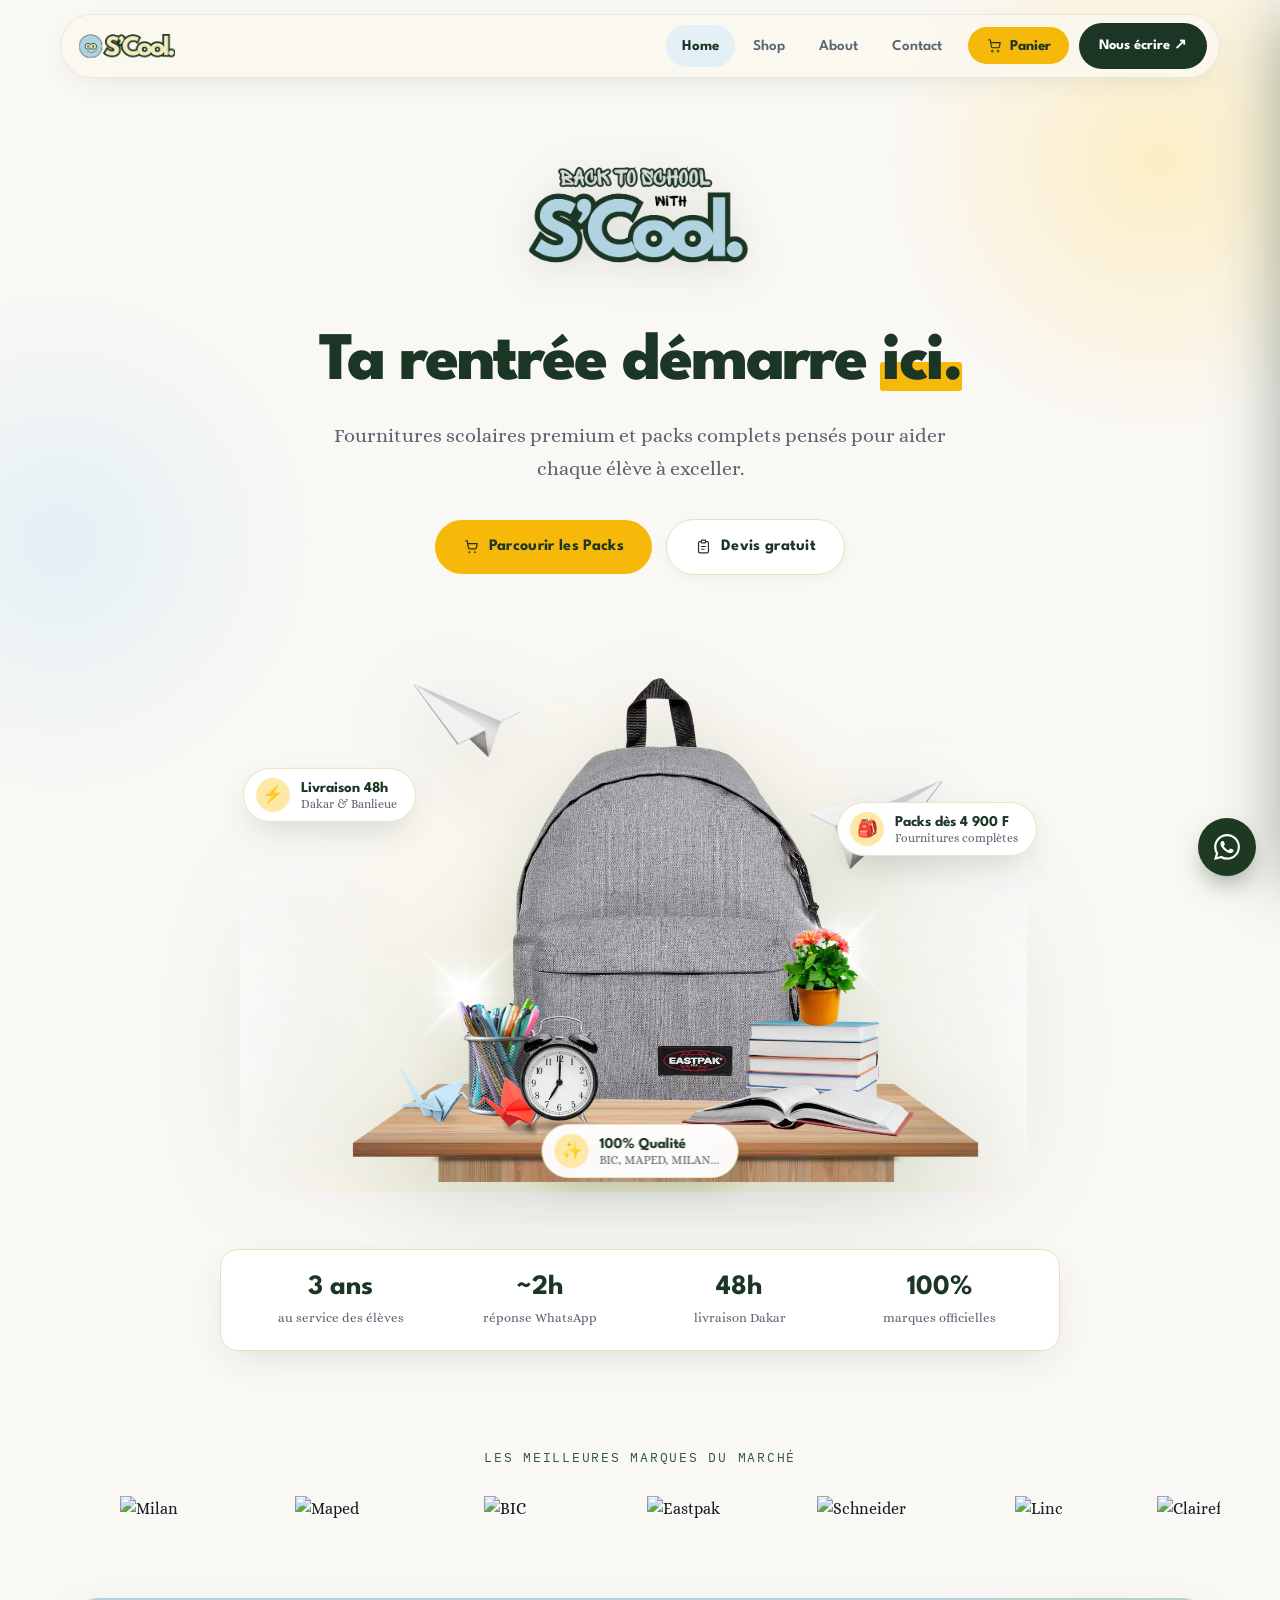
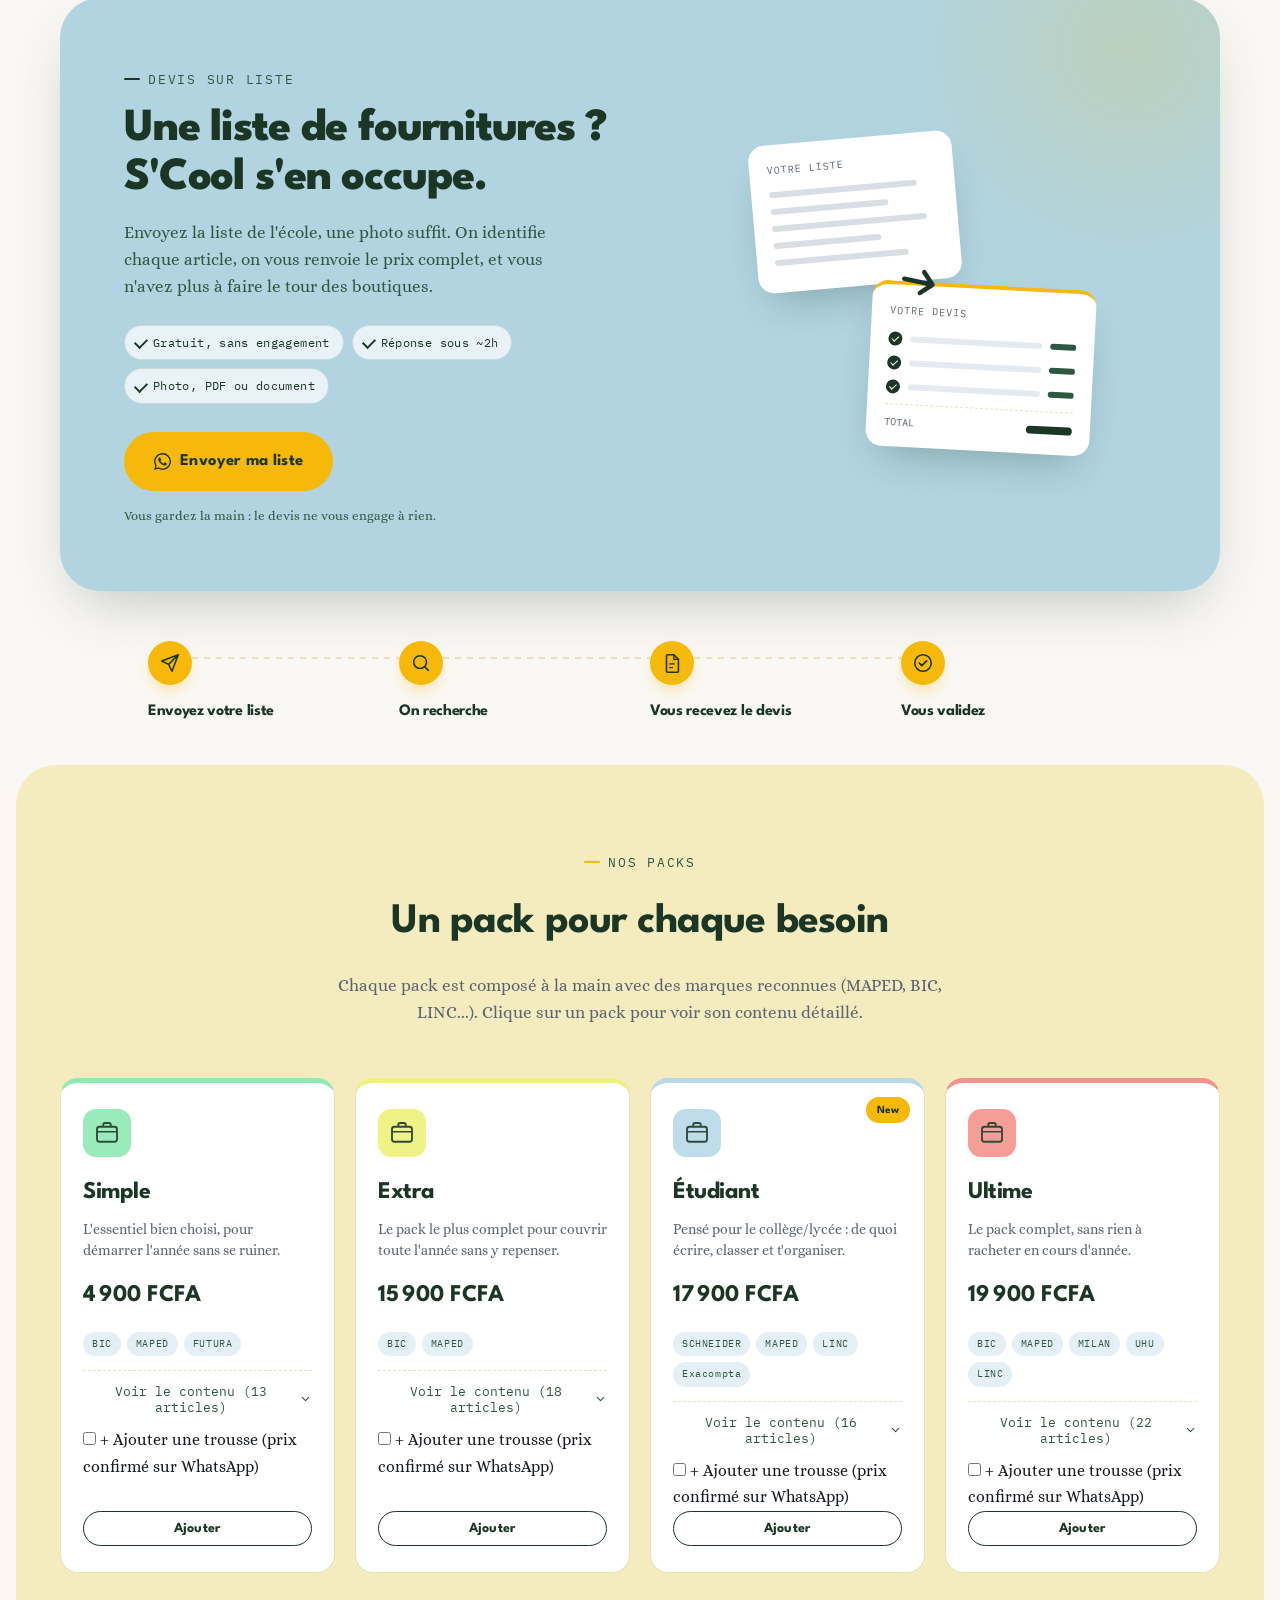
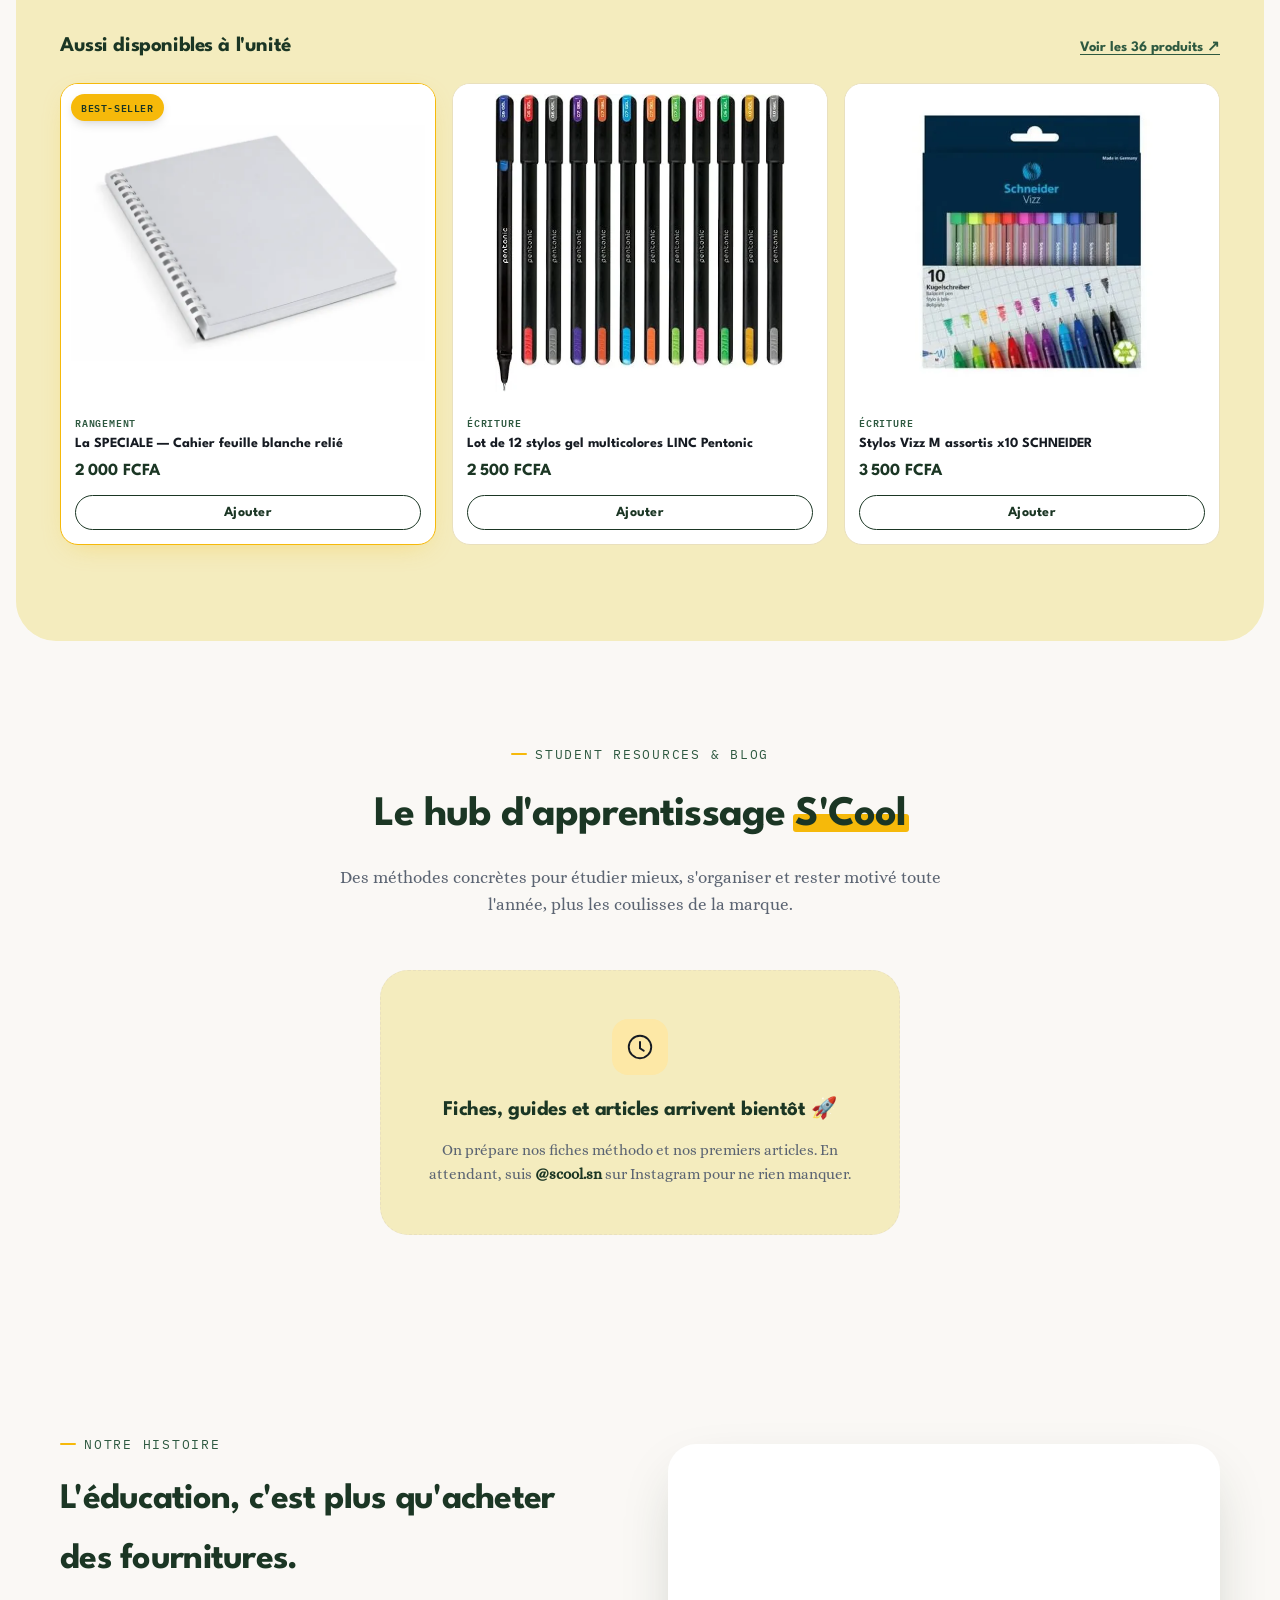
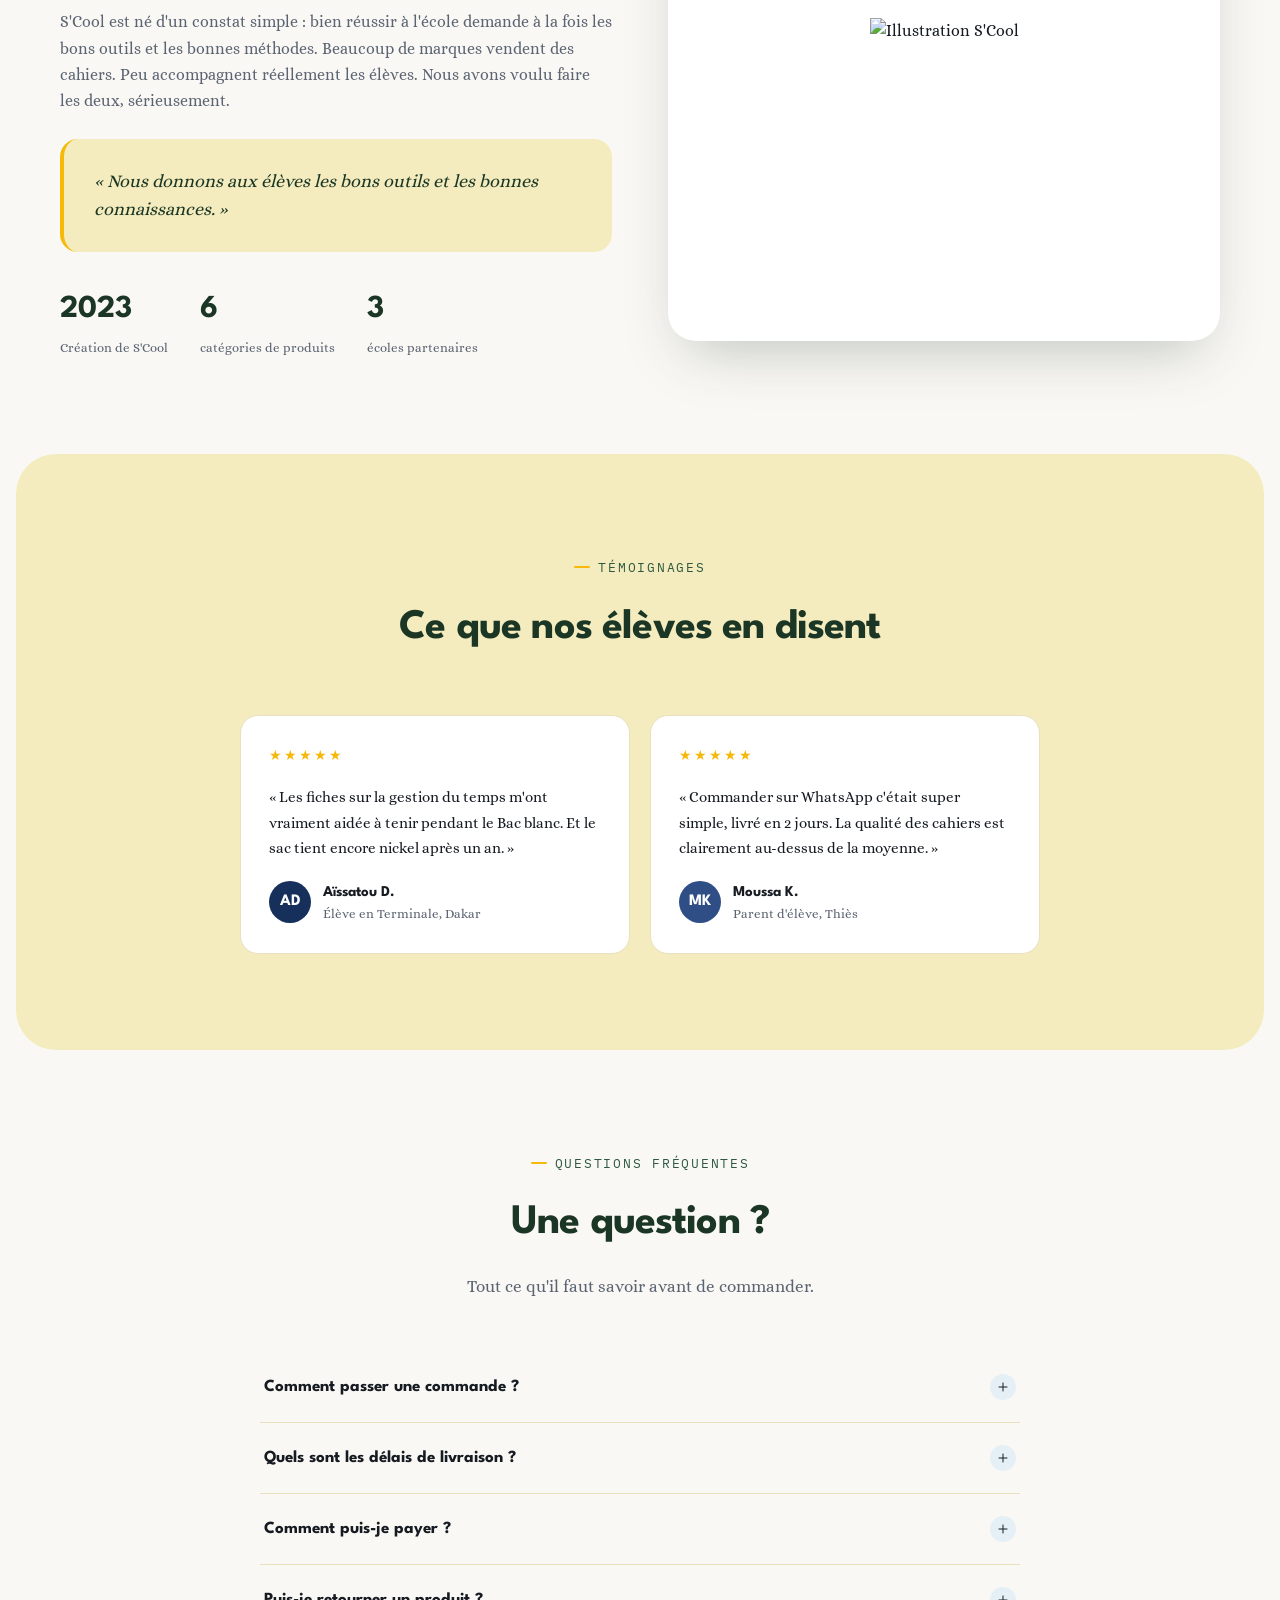
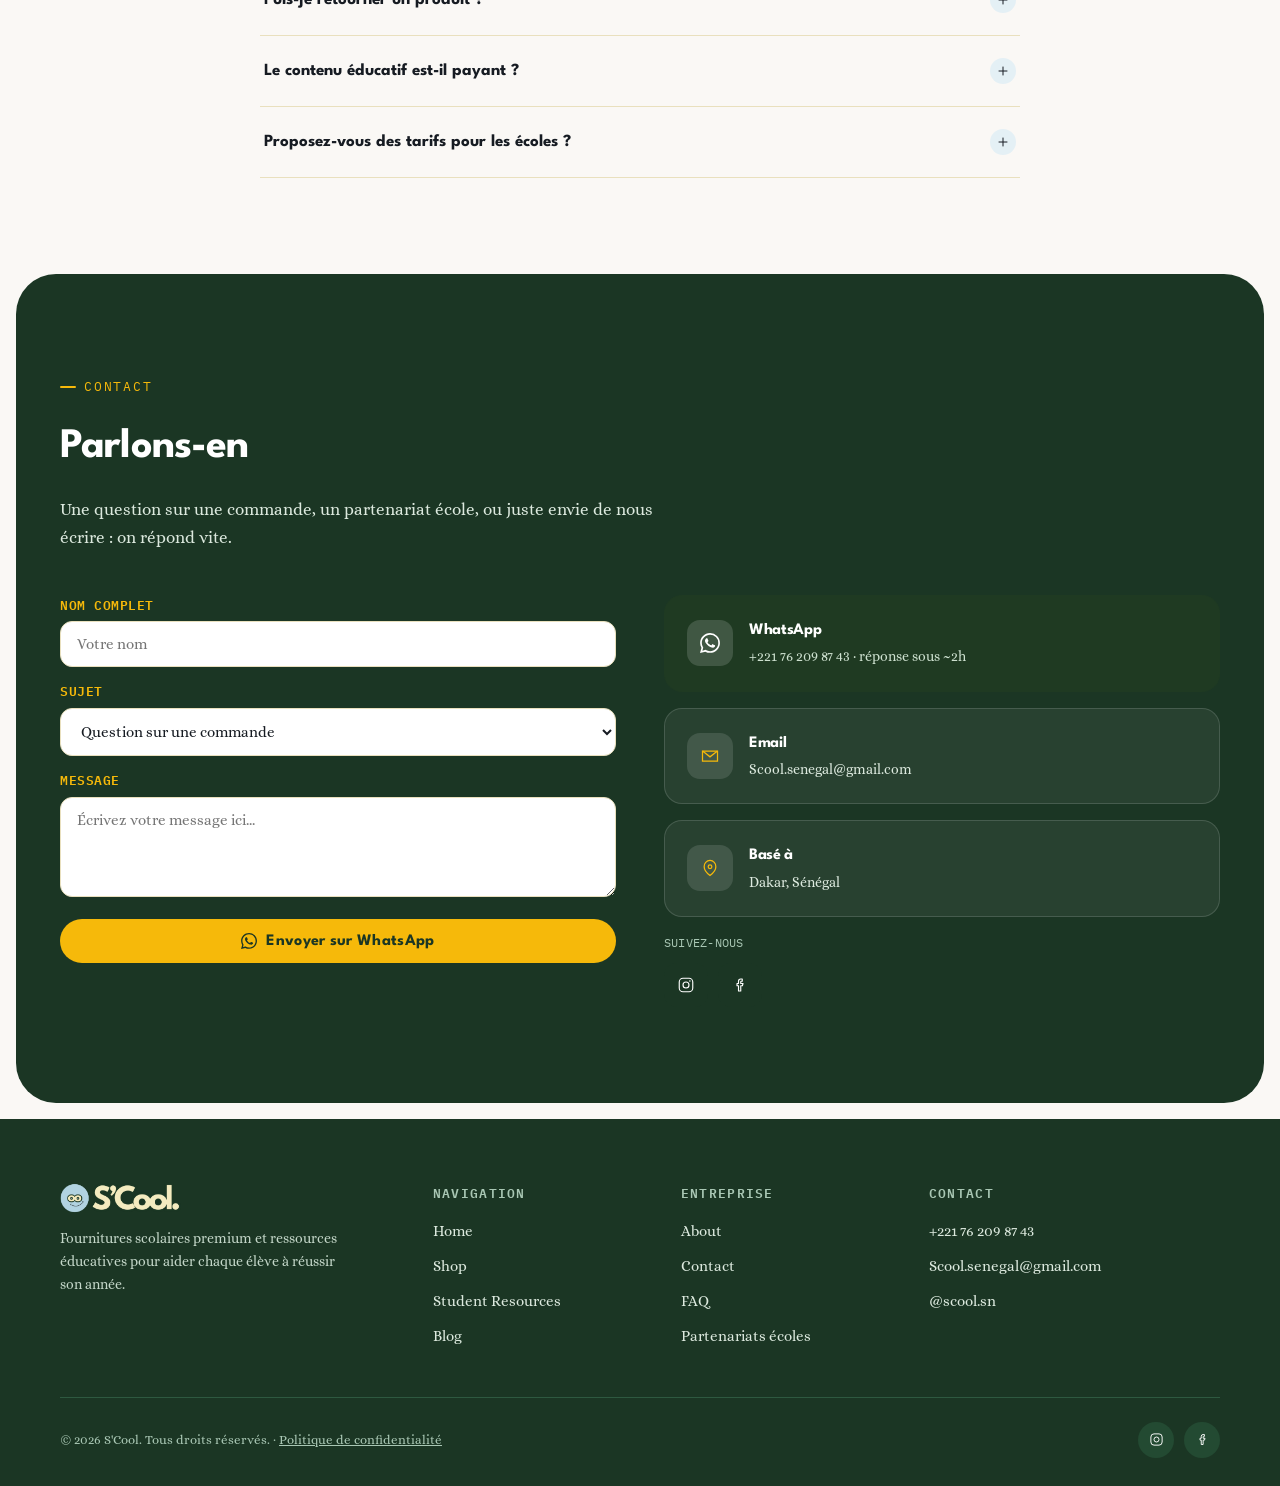
==== index.html @ ad0f25d2 "refonte" ====
<!DOCTYPE html>
<html lang="fr">
<head>
<meta charset="UTF-8">
<meta name="viewport" content="width=device-width, initial-scale=1.0">
<title>S'Cool, ta rentrée démarre ici</title>
<meta name="description" content="S'Cool : fournitures scolaires premium et packs de rentrée à Dakar. Envoyez votre liste, recevez un devis gratuit. Commande sur WhatsApp, livraison sous 48h.">
<link rel="canonical" href="https://scoolsn.github.io/S-COOL/">
<meta name="theme-color" content="#1B3624">
<meta property="og:type" content="website">
<meta property="og:locale" content="fr_SN">
<meta property="og:site_name" content="S'Cool">
<meta property="og:title" content="S'Cool, ta rentrée démarre ici.">
<meta property="og:description" content="Fournitures scolaires premium et packs de rentrée. Envoyez votre liste, recevez un devis gratuit. Livraison à Dakar sous 48h.">
<meta property="og:url" content="https://scoolsn.github.io/S-COOL/">
<meta property="og:image" content="https://scoolsn.github.io/S-COOL/images/og-image.jpg">
<meta property="og:image:width" content="1200">
<meta property="og:image:height" content="630">
<meta name="twitter:card" content="summary_large_image">
<meta name="twitter:title" content="S'Cool, ta rentrée démarre ici.">
<meta name="twitter:description" content="Fournitures scolaires premium et packs de rentrée. Commande directe sur WhatsApp, livraison à Dakar sous 48h.">
<meta name="twitter:image" content="https://scoolsn.github.io/S-COOL/images/og-image.jpg">
<link rel="icon" type="image/png" sizes="32x32" href="images/scoollogopng/favicon-32.png">
<link rel="apple-touch-icon" href="images/scoollogopng/favicon-180.png">

<link rel="preconnect" href="https://fonts.googleapis.com">
<link rel="preconnect" href="https://fonts.gstatic.com" crossorigin>
<!-- Une seule requête de polices (il y en avait deux, toutes deux bloquantes) -->
<link href="https://fonts.googleapis.com/css2?family=League+Spartan:wght@400..800&family=Alice&family=IBM+Plex+Mono:wght@400;500&display=swap" rel="stylesheet">
<link rel="stylesheet" href="styles.css">
<!-- L'illustration du hero est la plus grande image visible d'emblée -->
<link rel="preload" as="image" href="images/hero-illustration.webp" fetchpriority="high">

<!-- Identité de l'entreprise pour Google (fiche locale, liens sociaux) -->
<script type="application/ld+json">
{
  "@context":"https://schema.org",
  "@type":"Store",
  "name":"S'Cool",
  "description":"Fournitures scolaires premium et packs de rentrée à Dakar.",
  "url":"https://scoolsn.github.io/S-COOL/",
  "logo":"https://scoolsn.github.io/S-COOL/images/scoollogopng/mainlogo.webp",
  "image":"https://scoolsn.github.io/S-COOL/images/og-image.jpg",
  "telephone":"+221762098743",
  "email":"Scool.senegal@gmail.com",
  "priceRange":"150 - 19900 XOF",
  "currenciesAccepted":"XOF",
  "paymentAccepted":"Wave, Orange Money, Espèces",
  "address":{"@type":"PostalAddress","addressLocality":"Dakar","addressCountry":"SN"},
  "areaServed":{"@type":"City","name":"Dakar"},
  "sameAs":["https://instagram.com/scool.sn","https://facebook.com/scool.sn"]
}
</script>

<!-- Google tag (gtag.js) -->
<script async src="https://www.googletagmanager.com/gtag/js?id=G-ZF3CPQ8E2L"></script>
<script>
  window.dataLayer = window.dataLayer || [];
  function gtag(){dataLayer.push(arguments);}
  gtag('js', new Date());
  gtag('config', 'G-ZF3CPQ8E2L');
</script>
</head>
<body>

<a class="skip-link" href="#main">Aller au contenu</a>

<!-- NAV -->
<header>
  <nav aria-label="Navigation principale">
    <a href="#home" class="logo"><img class="logo-img" src="images/scoollogopng/mainlogo.webp" alt="S'Cool, accueil" width="120" height="120"></a>
    <div class="nav-right">
      <div class="nav-links" id="navLinks">
        <a href="#home">Home</a>
        <a href="shop.html">Shop</a>
        <a href="#about">About</a>
        <a href="#contact">Contact</a>
      </div>
      <button type="button" class="cart-btn" onclick="openCart()" aria-label="Voir le panier">
        <svg width="17" height="17" viewBox="0 0 24 24" fill="none" aria-hidden="true"><path d="M4 4h2l1.6 9.6a2 2 0 0 0 2 1.6h7.4a2 2 0 0 0 2-1.6L20 8H7" stroke="currentColor" stroke-width="1.6" stroke-linecap="round" stroke-linejoin="round"/><circle cx="9" cy="20" r="1.3" stroke="currentColor" stroke-width="1.4"/><circle cx="17" cy="20" r="1.3" stroke="currentColor" stroke-width="1.4"/></svg>
        <span>Panier</span>
        <span class="cart-badge">0</span>
      </button>
      <a class="nav-cta" href="#contact">Nous écrire ↗</a>
      <button type="button" class="burger" onclick="openMenu()" aria-label="Ouvrir le menu" aria-expanded="false" aria-controls="mmenu">
        <svg width="18" height="18" viewBox="0 0 18 18" fill="none" aria-hidden="true"><path d="M2 5H16M2 9H16M2 13H16" stroke="currentColor" stroke-width="1.6" stroke-linecap="round"/></svg>
      </button>
    </div>
  </nav>
</header>
<div class="mobile-menu" id="mmenu">
  <a href="#home" onclick="closeMenu()">Home</a>
  <a href="shop.html" onclick="closeMenu()">Shop</a>
  <a href="#about" onclick="closeMenu()">About</a>
  <a href="#contact" onclick="closeMenu()">Contact</a>
</div>

<main id="main">

<!-- HERO -->
<section class="hero" id="home">
  <div class="hero-inner">
    <div class="hero-bts-badge reveal">
      <img src="images/back-to-school-title.webp" alt="Back to School with S'Cool" class="hero-bts-img" width="700" height="493">
    </div>

    <h1 class="reveal">Ta rentrée démarre <span class="highlight">ici.</span></h1>
    <p class="sub reveal">Fournitures scolaires premium et packs complets pensés pour aider chaque élève à exceller.</p>

    <div class="hero-ctas reveal">
      <a href="shop.html#packs" class="btn btn-yellow">
        <svg width="17" height="17" viewBox="0 0 24 24" fill="none" aria-hidden="true"><path d="M4 4h2l1.6 9.6a2 2 0 0 0 2 1.6h7.4a2 2 0 0 0 2-1.6L20 8H7" stroke="currentColor" stroke-width="1.8" stroke-linecap="round" stroke-linejoin="round"/><circle cx="9" cy="20" r="1.3" fill="currentColor"/><circle cx="17" cy="20" r="1.3" fill="currentColor"/></svg>
        Parcourir les Packs
      </a>
      <a href="#devis" class="btn btn-secondary">
        <svg width="17" height="17" viewBox="0 0 24 24" fill="none" aria-hidden="true"><path d="M9 5H7a2 2 0 0 0-2 2v12a2 2 0 0 0 2 2h10a2 2 0 0 0 2-2V7a2 2 0 0 0-2-2h-2" stroke="currentColor" stroke-width="1.7" stroke-linecap="round"/><rect x="9" y="3" width="6" height="4" rx="1" stroke="currentColor" stroke-width="1.7"/><path d="M9 12h6M9 16h4" stroke="currentColor" stroke-width="1.5" stroke-linecap="round"/></svg>
        Devis gratuit
      </a>
    </div>

    <!-- Réassurance mobile : reprend les 3 pastilles, masquées sous 820px -->
    <div class="hero-reassure reveal">
      <span>⚡ Livraison 48h Dakar</span>
      <span>🎒 Packs dès 4 900 F</span>
      <span>✨ BIC, MAPED, MILAN</span>
    </div>

    <!-- ILLUSTRATION SOUS LE TEXTE -->
    <div class="hero-visual-container reveal">
      <div class="hero-visual-frame">
        <img src="images/hero-illustration.webp" alt="Fournitures et sacs de rentrée S'Cool" class="hero-illustration-img" width="1100" height="775" fetchpriority="high" decoding="async">

        <div class="floating-pill fp-left">
          <span class="fp-icon" aria-hidden="true">⚡</span>
          <div class="fp-text">
            <span class="fp-title">Livraison 48h</span>
            <span class="fp-sub">Dakar &amp; Banlieue</span>
          </div>
        </div>

        <div class="floating-pill fp-right">
          <span class="fp-icon" aria-hidden="true">🎒</span>
          <div class="fp-text">
            <span class="fp-title">Packs dès 4 900 F</span>
            <span class="fp-sub">Fournitures complètes</span>
          </div>
        </div>

        <div class="floating-pill fp-center">
          <span class="fp-icon" aria-hidden="true">✨</span>
          <div class="fp-text">
            <span class="fp-title">100% Qualité</span>
            <span class="fp-sub">BIC, MAPED, MILAN...</span>
          </div>
        </div>
      </div>
    </div>

    <div class="hero-strip reveal">
      <div><div class="num">3 ans</div><div class="lbl">au service des élèves</div></div>
      <div><div class="num">~2h</div><div class="lbl">réponse WhatsApp</div></div>
      <div><div class="num">48h</div><div class="lbl">livraison Dakar</div></div>
      <div><div class="num">100%</div><div class="lbl">marques officielles</div></div>
    </div>
  </div>
</section>

<!-- SECTION LOGOS MARQUES -->
<section class="brands-marquee" aria-label="Marques distribuées">
  <div class="wrap">
    <p class="brands-title">Les meilleures marques du marché</p>
    <div class="marquee">
      <div class="marquee-content">
        <div class="marquee-item"><img src="images/logos/milan.webp" alt="Milan" loading="lazy"></div>
        <div class="marquee-item"><img src="images/logos/maped.webp" alt="Maped" loading="lazy"></div>
        <div class="marquee-item"><img src="images/logos/bic.webp" alt="BIC" loading="lazy"></div>
        <div class="marquee-item"><img src="images/logos/eastpak.webp" alt="Eastpak" loading="lazy"></div>
        <div class="marquee-item"><img src="images/logos/schneider.webp" alt="Schneider" loading="lazy"></div>
        <div class="marquee-item"><img src="images/logos/linc.webp" alt="Linc" loading="lazy"></div>
        <div class="marquee-item"><img src="images/logos/clairefontaine.webp" alt="Clairefontaine" loading="lazy"></div>
        <!-- copie identique, nécessaire pour la boucle infinie -->
        <div class="marquee-item" aria-hidden="true"><img src="images/logos/milan.webp" alt="" loading="lazy"></div>
        <div class="marquee-item" aria-hidden="true"><img src="images/logos/maped.webp" alt="" loading="lazy"></div>
        <div class="marquee-item" aria-hidden="true"><img src="images/logos/bic.webp" alt="" loading="lazy"></div>
        <div class="marquee-item" aria-hidden="true"><img src="images/logos/eastpak.webp" alt="" loading="lazy"></div>
        <div class="marquee-item" aria-hidden="true"><img src="images/logos/schneider.webp" alt="" loading="lazy"></div>
        <div class="marquee-item" aria-hidden="true"><img src="images/logos/linc.webp" alt="" loading="lazy"></div>
        <div class="marquee-item" aria-hidden="true"><img src="images/logos/clairefontaine.webp" alt="" loading="lazy"></div>
      </div>
    </div>
  </div>
</section>

<!-- ==========================================================================
     DEVIS SUR LISTE
     Refondue : carte vert profond dans la charte (l'ancienne version était un
     aplat bleu ciel pleine largeur, hors palette et sous le seuil de
     contraste), promesse et preuves AVANT le bouton, étapes en frise.
     ========================================================================== -->
<section id="devis" class="devis-section" aria-labelledby="devis-title">
  <div class="wrap">
    <div class="devis-card reveal">
      <div class="devis-copy">
        <span class="eyebrow">Devis sur liste</span>
        <h2 class="devis-title" id="devis-title">Une liste de fournitures ?<br>S'Cool s'en occupe.</h2>
        <p class="devis-sub">Envoyez la liste de l'école, une photo suffit. On identifie chaque article, on vous renvoie le prix complet, et vous n'avez plus à faire le tour des boutiques.</p>
        <ul class="devis-proof">
          <li>Gratuit, sans engagement</li>
          <li>Réponse sous ~2h</li>
          <li>Photo, PDF ou document</li>
        </ul>
        <a href="https://wa.me/221762098743?text=Bonjour%20S%27Cool%2C%20je%20souhaite%20recevoir%20un%20devis%20pour%20la%20liste%20de%20fournitures%20de%20mon%20enfant.%20Je%20vous%20envoie%20la%20liste%20(photo%2FPDF)%20juste%20apr%C3%A8s%20ce%20message." target="_blank" rel="noopener" class="btn btn-yellow devis-cta" id="devisCta" data-wa-icon="17">
          Envoyer ma liste
        </a>
        <p class="devis-note">Vous gardez la main : le devis ne vous engage à rien.</p>
      </div>

      <!-- Schéma « votre liste → votre devis », dessiné en CSS.
           Les montants sont figurés par des barres : aucun prix inventé. -->
      <div class="devis-visual" aria-hidden="true">
        <div class="devis-papers">
          <div class="paper paper-list">
            <span class="paper-label">Votre liste</span>
            <span class="scribble"></span><span class="scribble"></span><span class="scribble"></span>
            <span class="scribble"></span><span class="scribble"></span>
          </div>
          <svg class="devis-arrow" width="46" height="46" viewBox="0 0 24 24" fill="none"><path d="M4 12h15m0 0-5.5-5.5M19 12l-5.5 5.5" stroke="currentColor" stroke-width="2.4" stroke-linecap="round" stroke-linejoin="round"/></svg>
          <div class="paper paper-quote">
            <span class="paper-label">Votre devis</span>
            <div class="qline"><span class="qtick"></span><span class="qbar"></span><span class="qamount"></span></div>
            <div class="qline"><span class="qtick"></span><span class="qbar"></span><span class="qamount"></span></div>
            <div class="qline"><span class="qtick"></span><span class="qbar"></span><span class="qamount"></span></div>
            <div class="qtotal"><span>TOTAL</span><span class="qamount"></span></div>
          </div>
        </div>
      </div>
    </div>

    <ol class="devis-steps reveal">
      <li class="devis-step">
        <span class="devis-ico" aria-hidden="true"><svg width="22" height="22" viewBox="0 0 24 24" fill="none" aria-hidden="true"><path d="M21 3 10.5 13.5M21 3l-6.8 18-3.7-7.5L3 9.8 21 3Z" stroke="currentColor" stroke-width="1.7" stroke-linecap="round" stroke-linejoin="round"/></svg></span>
        <h3>Envoyez votre liste</h3>
      </li>
      <li class="devis-step">
        <span class="devis-ico" aria-hidden="true"><svg width="22" height="22" viewBox="0 0 24 24" fill="none" aria-hidden="true"><circle cx="11" cy="11" r="7" stroke="currentColor" stroke-width="1.7"/><path d="m20 20-3.9-3.9" stroke="currentColor" stroke-width="1.7" stroke-linecap="round"/></svg></span>
        <h3>On recherche</h3>
      </li>
      <li class="devis-step">
        <span class="devis-ico" aria-hidden="true"><svg width="22" height="22" viewBox="0 0 24 24" fill="none" aria-hidden="true"><path d="M7 3h7l5 5v13a1 1 0 0 1-1 1H7a1 1 0 0 1-1-1V4a1 1 0 0 1 1-1Z" stroke="currentColor" stroke-width="1.7" stroke-linejoin="round"/><path d="M14 3v5h5M9.5 13h5M9.5 17h3" stroke="currentColor" stroke-width="1.5" stroke-linecap="round"/></svg></span>
        <h3>Vous recevez le devis</h3>
      </li>
      <li class="devis-step">
        <span class="devis-ico" aria-hidden="true"><svg width="22" height="22" viewBox="0 0 24 24" fill="none" aria-hidden="true"><circle cx="12" cy="12" r="9" stroke="currentColor" stroke-width="1.7"/><path d="m8 12.2 2.7 2.7L16 9.6" stroke="currentColor" stroke-width="1.9" stroke-linecap="round" stroke-linejoin="round"/></svg></span>
        <h3>Vous validez</h3>
      </li>
    </ol>
  </div>
</section>

<!-- SHOP : LES PACKS -->
<section id="shop" style="background:var(--beige); border-radius:40px; margin:0 16px; padding-top:80px;">
  <div class="wrap">
    <div class="section-head reveal">
      <div class="eyebrow" style="justify-content:center;">Nos Packs</div>
      <h2>Un pack pour chaque besoin</h2>
      <p>Chaque pack est composé à la main avec des marques reconnues (MAPED, BIC, LINC...). Clique sur un pack pour voir son contenu détaillé.</p>
    </div>
    <div class="pack-grid" id="packGrid"></div>

    <!-- Aperçu boutique : des produits et des prix dès l'accueil,
         au lieu d'obliger à changer de page pour voir un article. -->
    <div class="preview-head reveal" style="margin-top:56px;">
      <h3>Aussi disponibles à l'unité</h3>
      <a class="preview-link" href="shop.html">Voir les 36 produits ↗</a>
    </div>
    <div class="article-grid" id="articlePreview"></div>
  </div>
</section>

<!-- RESOURCES + BLOG (fusionnés : deux blocs « bientôt » à la suite
     coupaient l'élan juste après les packs) -->
<section id="resources">
  <div class="wrap">
    <div class="section-head reveal">
      <div class="eyebrow" style="justify-content:center;">Student Resources &amp; Blog</div>
      <h2>Le hub d'apprentissage <span class="highlight">S'Cool</span></h2>
      <p>Des méthodes concrètes pour étudier mieux, s'organiser et rester motivé toute l'année, plus les coulisses de la marque.</p>
    </div>
    <div class="coming-soon reveal" id="blog">
      <div class="coming-soon-icon">
        <svg width="30" height="30" viewBox="0 0 24 24" fill="none" aria-hidden="true"><path d="M12 8v5l3 2" stroke="currentColor" stroke-width="1.6" stroke-linecap="round"/><circle cx="12" cy="12" r="9" stroke="currentColor" stroke-width="1.5"/></svg>
      </div>
      <h3>Fiches, guides et articles arrivent bientôt 🚀</h3>
      <p>On prépare nos fiches méthodo et nos premiers articles. En attendant, suis <a href="https://instagram.com/scool.sn" target="_blank" rel="noopener">@scool.sn</a> sur Instagram pour ne rien manquer.</p>
    </div>
  </div>
</section>

<!-- ABOUT -->
<section id="about">
  <div class="wrap">
    <div class="about-grid">
      <div class="reveal">
        <div class="eyebrow">Notre histoire</div>
        <h2 style="font-size:clamp(26px,4vw,36px); margin-bottom:20px;">L'éducation, c'est plus qu'acheter des fournitures.</h2>
        <p style="color:var(--ink-soft); font-size:15.5px; line-height:1.7;">S'Cool est né d'un constat simple : bien réussir à l'école demande à la fois les bons outils et les bonnes méthodes. Beaucoup de marques vendent des cahiers. Peu accompagnent réellement les élèves. Nous avons voulu faire les deux, sérieusement.</p>
        <div class="mission-quote">
          <p>« Nous donnons aux élèves les bons outils et les bonnes connaissances. »</p>
        </div>
        <div class="stat-row">
          <div><div class="num">2023</div><div class="lbl">Création de S'Cool</div></div>
          <div><div class="num">6</div><div class="lbl">catégories de produits</div></div>
          <div><div class="num">3</div><div class="lbl">écoles partenaires</div></div>
        </div>
      </div>
      <div class="reveal">
        <div class="about-visual">
          <img src="images/about-illustration.webp" alt="Illustration S'Cool" class="about-illustration" width="900" height="900" loading="lazy" decoding="async">
        </div>
      </div>
    </div>
  </div>
</section>

<!-- TESTIMONIALS -->
<section style="background:var(--beige); border-radius:40px; margin:0 16px;" aria-labelledby="testi-title">
  <div class="wrap">
    <div class="section-head reveal">
      <div class="eyebrow" style="justify-content:center;">Témoignages</div>
      <h2 id="testi-title">Ce que nos élèves en disent</h2>
    </div>
    <div class="testi-track" id="testiGrid"></div>
  </div>
</section>

<!-- FAQ -->
<section id="faq">
  <div class="wrap">
    <div class="section-head reveal">
      <div class="eyebrow" style="justify-content:center;">Questions fréquentes</div>
      <h2>Une question ?</h2>
      <p>Tout ce qu'il faut savoir avant de commander.</p>
    </div>
    <div class="faq-list reveal" id="faqList"></div>
  </div>
</section>

<!-- CONTACT -->
<section id="contact" style="background:var(--green); border-radius:40px; margin:0 16px 16px; color:#fff;">
  <div class="wrap">
    <div class="section-head left reveal">
      <div class="eyebrow" style="color:#F6B90A;">Contact</div>
      <h2 style="color:#fff;">Parlons-en</h2>
      <p style="color:#DCE9DE;">Une question sur une commande, un partenariat école, ou juste envie de nous écrire : on répond vite.</p>
    </div>
    <div class="contact-grid">
      <form class="contact-form reveal" onsubmit="return submitContact(event)">
        <div class="field">
          <label style="color:#F6B90A;" for="cf-nom">Nom complet</label>
          <input id="cf-nom" type="text" placeholder="Votre nom" autocomplete="name" required>
        </div>
        <div class="field">
          <label style="color:#F6B90A;" for="cf-sujet">Sujet</label>
          <select id="cf-sujet">
            <option>Question sur une commande</option>
            <option>Partenariat école / entreprise</option>
            <option>Demande de devis</option>
            <option>Suggestion</option>
            <option>Autre</option>
          </select>
        </div>
        <div class="field">
          <label style="color:#F6B90A;" for="cf-message">Message</label>
          <textarea id="cf-message" placeholder="Écrivez votre message ici..." required></textarea>
        </div>
        <button type="submit" class="btn btn-yellow btn-block" id="contactSubmit" data-wa-icon="16">Envoyer sur WhatsApp</button>
      </form>
      <div class="contact-side reveal">
        <a href="https://wa.me/221762098743" target="_blank" rel="noopener" class="contact-tile" style="background:#1F3A22; border-color:#1F3A22;">
          <div class="ct-ic" style="background:rgba(255,255,255,0.15); color:#fff;" data-wa-icon="20"></div>
          <div><h5 style="color:#fff;">WhatsApp</h5><p style="color:#CDE0CF;">+221 76 209 87 43 · réponse sous ~2h</p></div>
        </a>
        <div class="contact-tile" style="background:rgba(255,255,255,0.06); border-color:rgba(255,255,255,0.14);">
          <div class="ct-ic" style="background:rgba(255,255,255,0.12);">
            <svg width="20" height="20" viewBox="0 0 24 24" fill="none" aria-hidden="true"><path d="M3 6h18v12H3V6Z" stroke="#F6B90A" stroke-width="1.5"/><path d="m3 6 9 7 9-7" stroke="#F6B90A" stroke-width="1.5"/></svg>
          </div>
          <div><h5 style="color:#fff;">Email</h5><p style="color:#DCE9DE;">Scool.senegal@gmail.com</p></div>
        </div>
        <div class="contact-tile" style="background:rgba(255,255,255,0.06); border-color:rgba(255,255,255,0.14);">
          <div class="ct-ic" style="background:rgba(255,255,255,0.12);">
            <svg width="20" height="20" viewBox="0 0 24 24" fill="none" aria-hidden="true"><path d="M12 21s-7-5.2-7-10.5A7 7 0 0 1 12 3a7 7 0 0 1 7 7.5C19 15.8 12 21 12 21Z" stroke="#F6B90A" stroke-width="1.5"/><circle cx="12" cy="10.5" r="2.2" stroke="#F6B90A" stroke-width="1.5"/></svg>
          </div>
          <div><h5 style="color:#fff;">Basé à</h5><p style="color:#DCE9DE;">Dakar, Sénégal</p></div>
        </div>
        <div>
          <p class="mono" style="font-size:12px; color:#A9C7B4; margin-bottom:10px;">SUIVEZ-NOUS</p>
          <div class="social-row">
            <a href="https://instagram.com/scool.sn" target="_blank" rel="noopener" aria-label="S'Cool sur Instagram"><svg width="18" height="18" viewBox="0 0 24 24" fill="none" aria-hidden="true"><rect x="3" y="3" width="18" height="18" rx="5" stroke="currentColor" stroke-width="1.5"/><circle cx="12" cy="12" r="4" stroke="currentColor" stroke-width="1.5"/><circle cx="17.2" cy="6.8" r="1" fill="currentColor"/></svg></a>
            <a href="https://facebook.com/scool.sn" target="_blank" rel="noopener" aria-label="S'Cool sur Facebook"><svg width="18" height="18" viewBox="0 0 24 24" fill="none" aria-hidden="true"><path d="M15 4h-2a3 3 0 0 0-3 3v3H8v3h2v7h3v-7h2.2l.8-3H13V7.5c0-.4.3-.5.6-.5H15V4Z" stroke="currentColor" stroke-width="1.5" stroke-linejoin="round"/></svg></a>
          </div>
        </div>
      </div>
    </div>
  </div>
</section>

</main>

<!-- FOOTER -->
<footer>
  <div class="footer-grid">
    <div>
      <a href="#home" class="logo logo-footer"><img class="logo-img-footer" src="images/scoollogopng/mainlogo.webp" alt="S'Cool" width="120" height="120" loading="lazy"></a>
      <p class="blurb">Fournitures scolaires premium et ressources éducatives pour aider chaque élève à réussir son année.</p>
    </div>
    <div>
      <h6>Navigation</h6>
      <div class="flinks">
        <a href="#home">Home</a>
        <a href="shop.html">Shop</a>
        <a href="#resources">Student Resources</a>
        <a href="#blog">Blog</a>
      </div>
    </div>
    <div>
      <h6>Entreprise</h6>
      <div class="flinks">
        <a href="#about">About</a>
        <a href="#contact">Contact</a>
        <a href="#faq">FAQ</a>
        <a href="https://wa.me/221762098743?text=Bonjour%20S%27Cool%2C%20je%20souhaite%20discuter%20d%27un%20partenariat%20%C3%A9cole." target="_blank" rel="noopener">Partenariats écoles</a>
      </div>
    </div>
    <div>
      <h6>Contact</h6>
      <div class="flinks">
        <a href="https://wa.me/221762098743" target="_blank" rel="noopener">+221 76 209 87 43</a>
        <a href="mailto:Scool.senegal@gmail.com">Scool.senegal@gmail.com</a>
        <a href="https://instagram.com/scool.sn" target="_blank" rel="noopener">@scool.sn</a>
      </div>
    </div>
  </div>
  <div class="foot-bottom">
    <p>© 2026 S'Cool. Tous droits réservés. · <a href="privacy.html" style="color:#A9C7B4; text-decoration:underline;">Politique de confidentialité</a></p>
    <div class="foot-social">
      <a href="https://instagram.com/scool.sn" target="_blank" rel="noopener" aria-label="S'Cool sur Instagram"><svg width="15" height="15" viewBox="0 0 24 24" fill="none" aria-hidden="true"><rect x="3" y="3" width="18" height="18" rx="5" stroke="currentColor" stroke-width="1.5"/><circle cx="12" cy="12" r="4" stroke="currentColor" stroke-width="1.5"/></svg></a>
      <a href="https://facebook.com/scool.sn" target="_blank" rel="noopener" aria-label="S'Cool sur Facebook"><svg width="15" height="15" viewBox="0 0 24 24" fill="none" aria-hidden="true"><path d="M15 4h-2a3 3 0 0 0-3 3v3H8v3h2v7h3v-7h2.2l.8-3H13V7.5c0-.4.3-.5.6-.5H15V4Z" stroke="currentColor" stroke-width="1.5"/></svg></a>
    </div>
  </div>
</footer>

<div class="toast" id="toast" role="status" aria-live="polite"></div>

<!-- CART DRAWER -->
<div class="cart-overlay" id="cartOverlay" onclick="closeCart()"></div>
<aside class="cart-drawer" id="cartDrawer" role="dialog" aria-modal="true" aria-labelledby="cartTitle" aria-hidden="true">
  <div class="cart-head">
    <h2 id="cartTitle">Ton panier</h2>
    <button type="button" class="cart-close" onclick="closeCart()" aria-label="Fermer le panier">✕</button>
  </div>
  <div class="cart-items" id="cartItems"></div>
  <div class="cart-foot">
    <div class="cart-reassurance">
      <span class="cr-label">Paiement accepté</span>
      <div class="cr-logos">
        <img src="images/paiement/wave.webp" alt="Wave" loading="lazy">
        <img src="images/paiement/orange-money.webp" alt="Orange Money" loading="lazy">
        <span class="cr-cash">Espèces</span>
      </div>
      <span class="cr-delivery">Livraison Dakar sous 48h</span>
    </div>
    <div class="cart-total-row">
      <span>Total</span>
      <span class="price" id="cartTotal">0 FCFA</span>
    </div>
    <button type="button" class="btn btn-whatsapp btn-block" onclick="checkoutCartWhatsapp()" id="checkoutBtn" data-wa-icon="15">Valider sur WhatsApp</button>
  </div>
</aside>

<script src="shared.js"></script>
<script src="cart.js"></script>
<script src="script.js"></script>
</body>
</html>
---- styles.css ----
:root{
    --green:#1B3624;
    --green-light:#2E5940;
    --mist:#E4F0F5;
    --sky:#B1D4E0;
    --yellow:#F6B90A;
    --yellow-soft:#FDE8A6;
    --beige:#F4ECBE;
    --cream:#FAF6E2;
    --white:#FFFFFF;
    --ink:#161B22;
    --ink-soft:#5B6472;
    --line:#E9E0BE;
    --radius-lg:28px;
    --radius-md:18px;
    --radius-sm:12px;
    --shadow-soft:0 12px 40px -14px rgba(27,54,36,0.18);
    --shadow-lift:0 24px 60px -18px rgba(27,54,36,0.28);
  }
  *{box-sizing:border-box; margin:0; padding:0;}
  html{scroll-behavior:smooth;}
  body{
    font-family:'Alice', Georgia, serif;
    background:#FAF8F5;
    color:var(--ink);
    -webkit-font-smoothing:antialiased;
    overflow-x:hidden;
    font-size:16px;
    line-height:1.65;
  }
  h1,h2,h3,h4,h5,h6{
    font-family:'League Spartan', sans-serif;
    letter-spacing:-0.02em;
    color:var(--green);
    font-weight:700;
  }
  .mono{font-family:'IBM Plex Mono',monospace; letter-spacing:0.02em;}
  a{color:inherit; text-decoration:none;}
  img{max-width:100%; display:block;}
  section{padding:96px 24px;}
  @media (max-width:640px){ section{padding:64px 20px;} }
  .wrap{max-width:1160px; margin:0 auto;}
  .eyebrow{
    font-family:'IBM Plex Mono',monospace;
    font-size:12.5px;
    text-transform:uppercase;
    letter-spacing:0.14em;
    color:var(--green-light);
    display:inline-flex;
    align-items:center;
    gap:8px;
    margin-bottom:16px;
  }
  .eyebrow::before{content:''; width:16px; height:2px; background:var(--yellow); display:inline-block; border-radius:2px;}

  .highlight{position:relative; display:inline; white-space:normal;}
  .highlight::after{
    content:'';
    position:absolute;
    left:-2%; right:-2%; bottom:0.05em;
    height:0.42em;
    background:var(--yellow);
    z-index:-1;
    border-radius:3px;
    transform:scaleX(0);
    transform-origin:left;
    transition:transform 0.7s cubic-bezier(.4,0,.2,1);
  }
  .highlight.in-view::after{transform:scaleX(1);}

  .reveal{opacity:0; transform:translateY(24px); transition:opacity .7s ease, transform .7s cubic-bezier(.4,0,.2,1);}
  .reveal.in-view{opacity:1; transform:translateY(0);}

  header{
    position:fixed; top:0; left:0; right:0; z-index:100;
    display:flex; justify-content:center; padding-top:14px;
  }
  nav{
    display:flex; align-items:center; justify-content:space-between;
    width:min(1160px, calc(100% - 32px));
    padding:0 12px 0 18px;
    height:64px;  
  align-items:center;
    background:rgba(251,247,239,0.88);
    backdrop-filter:blur(18px) saturate(160%);
    -webkit-backdrop-filter:blur(18px) saturate(160%);
    border:1px solid rgba(27,54,36,0.08);
    border-radius:100px;
    box-shadow:0 8px 32px -12px rgba(27,54,36,0.14);
    transition:box-shadow .3s ease;
  }
  /* mainlogo.webp est un carre 3750x3750 : le lettrage n'occupe que 90,16 %
     de sa largeur et 22,43 % de sa hauteur, tout le reste est transparent.
     Affiche simplement en height:38px, le mot S'Cool ne mesurait donc que
     8,5 px de haut. On recadre ici les marges vides cote CSS : le fichier
     source n'est pas touche et le ratio reel du lettrage (4,02:1) est garde.
     --logo-h = hauteur visible voulue pour le lettrage. */
  .logo{
    --logo-h:24px;
    --logo-full:calc(var(--logo-h) / 0.2243);
    position:relative; display:block; overflow:hidden; flex-shrink:0;
    height:var(--logo-h);
    width:calc(var(--logo-h) * 4.0198);
    text-decoration:none;
  }
  .logo img{
    position:absolute; max-width:none;
    width:var(--logo-full); height:var(--logo-full);
    top:calc(var(--logo-full) * -0.3637);
    left:calc(var(--logo-full) * -0.0381);
    transition:transform .25s ease;
  }
  .logo:hover img{transform:scale(1.05);}
  .logo-footer{--logo-h:30px; margin-bottom:14px;}
  @media (max-width:420px){ .logo{--logo-h:20px;} }

  .nav-links{display:flex; align-items:center; gap:2px;}
  .nav-right{display:flex; align-items:center; gap:10px;}
  .nav-links a{
    font-family:'League Spartan', sans-serif;
    font-size:15px; font-weight:600; color:var(--ink-soft);
    padding:9px 16px; border-radius:100px; transition:all .25s ease;
  }
  .nav-links a:hover{color:var(--green); background:var(--mist);}
  .nav-links a.active{color:var(--green); background:var(--mist); font-weight:700;}
  .nav-cta{
    background:var(--green); color:var(--white); font-family:'League Spartan', sans-serif; font-size:14.5px; font-weight:700;
    padding:11px 20px; border-radius:100px; display:flex; align-items:center; gap:6px;
    transition:transform .25s ease, background .25s ease;
  }
  .nav-cta:hover{background:var(--green-light); transform:translateY(-1px);}
  .burger{display:none; width:38px; height:38px; border-radius:100px; background:var(--mist); align-items:center; justify-content:center; cursor:pointer;}
  .cart-btn{
    position:relative; display:flex; align-items:center; gap:7px; border:none; cursor:pointer; flex-shrink:0;
    background:var(--yellow); color:var(--green); font-family:'League Spartan',sans-serif; font-weight:700; font-size:15px;
    padding:10px 18px; border-radius:100px; transition:transform .2s ease, box-shadow .2s ease;
  }
  .cart-btn:hover{transform:translateY(-1px); box-shadow:0 8px 18px -8px rgba(246,185,10,0.6);}
  .cart-badge{
    position:absolute; top:-6px; right:-6px; min-width:18px; height:18px; border-radius:100px; background:var(--green);
    color:#fff; font-family:'IBM Plex Mono',monospace; font-size:10.5px; font-weight:600;
    display:none; align-items:center; justify-content:center; padding:0 4px; border:2px solid var(--cream);
  }

  .cart-overlay{
    position:fixed; inset:0; background:rgba(27,54,36,0.35); backdrop-filter:blur(2px); z-index:150;
    opacity:0; pointer-events:none; transition:opacity .3s ease;
  }
  .cart-overlay.open{opacity:1; pointer-events:auto;}
  .cart-drawer{
    position:fixed; top:0; right:0; bottom:0; width:min(400px, 92vw); background:var(--cream); z-index:151;
    display:flex; flex-direction:column; box-shadow:-20px 0 60px -20px rgba(27,54,36,0.4);
    transform:translateX(100%); transition:transform .4s cubic-bezier(.4,0,.2,1);
  }
  .cart-drawer.open{transform:translateX(0);}
  .cart-head{display:flex; justify-content:space-between; align-items:center; padding:22px 22px 16px; border-bottom:1px solid var(--line);}
  .cart-head h2, .cart-head h3{font-family:'League Spartan', sans-serif; font-size:20px; font-weight:700;}
  .cart-close{width:32px; height:32px; border-radius:100px; background:var(--mist); border:none; cursor:pointer; font-size:13px; color:var(--green);}
  .cart-items{flex:1; overflow-y:auto; padding:14px 22px;}
  .cart-item{display:flex; gap:12px; align-items:center; padding:14px 0; border-bottom:1px dashed var(--line);}
  .cart-item .ci-icon{width:44px; height:44px; background:var(--beige); border-radius:12px; display:flex; align-items:center; justify-content:center; flex-shrink:0;}
  .cart-item .ci-icon svg{width:26px; height:26px;}
  .ci-info{flex:1; min-width:0;}
  .ci-info h6{font-family:'League Spartan', sans-serif; font-size:15px; font-weight:700; color:var(--ink); margin-bottom:3px; line-height:1.2;}
  .ci-info .mono{font-size:12px; color:var(--ink-soft);}
  .ci-qty{display:flex; align-items:center; gap:10px; margin-top:6px;}
  .ci-qty button{width:22px; height:22px; border-radius:7px; border:1px solid var(--line); background:var(--white); cursor:pointer; font-size:13px; color:var(--green); line-height:1;}
  .ci-qty span{font-family:'IBM Plex Mono',monospace; font-size:13px; min-width:14px; text-align:center;}
  .ci-remove{background:none; border:none; color:var(--ink-soft); cursor:pointer; font-size:13px; padding:6px; flex-shrink:0;}
  .ci-remove:hover{color:#C0392B;}
  .cart-foot{padding:18px 22px 24px; border-top:1px solid var(--line);}
  .cart-total-row{display:flex; justify-content:space-between; align-items:center; margin-bottom:14px; font-family:'League Spartan', sans-serif; font-size:16px; font-weight:600; color:var(--ink-soft);}
  .cart-total-row .price{font-size:22px;}

  .coming-soon{
    max-width:520px; margin:0 auto; text-align:center; background:var(--beige);
    border-radius:var(--radius-lg); padding:48px 32px; border:1px dashed var(--line);
  }
  .coming-soon-icon{width:56px; height:56px; border-radius:16px; background:var(--yellow-soft); display:flex; align-items:center; justify-content:center; margin:0 auto 18px;}
  .coming-soon h3{font-family:'League Spartan', sans-serif; font-size:21px; margin-bottom:10px;}
  .coming-soon p{font-size:15px; color:var(--ink-soft); line-height:1.6;}
  .coming-soon p a{color:var(--green); font-weight:600;}

  .shop-search{
    display:flex; align-items:center; gap:10px; background:var(--white); border:1.5px solid var(--line);
    border-radius:100px; padding:6px 6px 6px 20px; max-width:520px; margin:0 auto 28px;
  }
  .shop-search svg{flex-shrink:0; color:var(--ink-soft);}
  .shop-search input{flex:1; border:none; outline:none; background:none; font-family:'Alice', serif; font-size:15.5px; padding:10px 0;}
  .shop-search button{
    background:var(--green); color:#fff; border:none; border-radius:100px; padding:10px 22px;
    font-family:'League Spartan', sans-serif; font-size:14.5px; font-weight:700; cursor:pointer; flex-shrink:0;
  }
  .shop-tabs{display:flex; justify-content:center; gap:8px; margin-bottom:40px; flex-wrap:wrap;}
  .shop-tab{
    font-family:'League Spartan', sans-serif; font-size:14.5px; font-weight:600; padding:9px 18px; border-radius:100px;
    border:1.5px solid var(--line); background:var(--white); cursor:pointer; color:var(--ink-soft);
    transition:all .2s ease; user-select:none;
  }
  .shop-tab:hover{border-color:var(--green-light);}
  .shop-tab.active{background:var(--green); color:#fff; border-color:var(--green);}
  .shop-empty{
    max-width:440px; margin:20px auto 0; text-align:center; background:var(--white);
    border-radius:var(--radius-lg); padding:44px 30px; border:1px dashed var(--line);
  }
  .shop-empty h3{font-family:'League Spartan', sans-serif; font-size:19px; margin-bottom:10px;}
  .shop-empty p{font-size:14.5px; color:var(--ink-soft); line-height:1.6; margin-bottom:20px;}

  @media (max-width:880px){
    .nav-links{display:none;}
    .nav-cta{display:none;}
    .burger{display:flex;}
    .cart-btn{padding:9px 12px; font-size:0;}
    .cart-btn svg{display:block;}
    .cart-btn span:not(.cart-badge){display:none;}
  }
  .mobile-menu{
    position:fixed; top:78px; left:16px; right:16px; z-index:99;
    background:var(--white); border-radius:22px; padding:10px;
    box-shadow:var(--shadow-lift); border:1px solid var(--line);
    display:none; flex-direction:column; gap:4px;
  }
  .mobile-menu.open{display:flex;}
  .mobile-menu a{
    font-family:'League Spartan', sans-serif; padding:14px 16px; border-radius:14px;
    font-weight:600; color:var(--green); font-size:16px;
    background:var(--mist); display:block;
    transition:background .2s ease;
  }
  .mobile-menu a:hover{background:var(--beige);}

  /* Scroll lock partage (menu, panier, fiche produit) + voile derriere le burger */
  body.scroll-locked{overflow:hidden;}
  body.menu-open::after{
    content:''; position:fixed; inset:0; z-index:98;
    background:rgba(27,54,36,0.25); backdrop-filter:blur(3px);
    -webkit-backdrop-filter:blur(3px);
  }

  .hero{padding:112px 24px 60px; position:relative; overflow:hidden;}
  .hero::before{
    content:''; position:absolute; top:-120px; right:-160px; width:560px; height:560px;
    background:radial-gradient(circle, var(--yellow-soft) 0%, transparent 70%);
    opacity:0.6; z-index:0; pointer-events:none;
  }
  .hero::after{
    content:''; position:absolute; top:20%; left:-200px; width:520px; height:520px;
    background:radial-gradient(circle, var(--mist) 0%, transparent 70%);
    z-index:0; pointer-events:none;
  }
  .hero-inner{position:relative; z-index:1; text-align:center; max-width:920px; margin:0 auto;}

  .hero-bts-badge{display:flex; justify-content:center; align-items:center; margin-bottom:18px;}
  .hero-bts-img{
    width:min(280px, 75vw); height:auto; display:block;
    filter:drop-shadow(0 8px 20px rgba(27,54,36,0.12));
    transition:transform .3s ease;
  }
  .hero-bts-img:hover{transform:scale(1.04) rotate(-1deg);}

  .hero h1{
    font-family:'League Spartan', sans-serif;
    font-size:clamp(36px,6.5vw,68px);
    font-weight:800;
    line-height:1.05;
    margin-bottom:20px;
    letter-spacing:-0.03em;
    color:var(--green);
  }
  .hero p.sub{
    font-family:'Alice', Georgia, serif;
    font-size:clamp(16px,2vw,20px); color:var(--ink-soft); max-width:640px;
    margin:0 auto 34px; line-height:1.65; font-weight:400;
  }
  .hero-ctas{display:flex; gap:14px; justify-content:center; align-items:center; flex-wrap:wrap; margin-bottom:44px;}
  .btn{
    font-family:'League Spartan', sans-serif;
    font-weight:700; font-size:16px; letter-spacing:0.02em; padding:14px 28px; border-radius:100px;
    display:inline-flex; align-items:center; gap:9px; cursor:pointer; border:none;
    text-decoration:none;
    transition:transform .25s cubic-bezier(.4,0,.2,1), box-shadow .25s ease, background .25s ease;
  }
  .btn-primary{background:var(--green); color:#fff; box-shadow:0 10px 26px -8px rgba(27,54,36,0.45);}
  .btn-primary:hover{transform:translateY(-2px); box-shadow:0 16px 32px -8px rgba(27,54,36,0.5); background:var(--green-light);}
  .btn-secondary{background:var(--white); color:var(--green); border:1.5px solid var(--line); box-shadow:0 4px 16px -4px rgba(27,54,36,0.06);}
  .btn-secondary:hover{border-color:var(--green); transform:translateY(-2px); box-shadow:0 10px 24px -8px rgba(27,54,36,0.12);}
  .btn-yellow{background:var(--yellow); color:var(--green); font-weight:700;}
  .btn-yellow:hover{transform:translateY(-2px); box-shadow:0 12px 26px -10px rgba(246,185,10,0.6);}
  .btn-whatsapp{background:#1F3A22; color:#fff; box-shadow:0 10px 24px -8px rgba(31,58,34,0.45);}
  .btn-whatsapp:hover{background:#16481D; transform:translateY(-2px); box-shadow:0 16px 30px -8px rgba(31,58,34,0.55);}
  .btn-outline{
    background:var(--white); color:var(--green); border:1.5px solid var(--green);
    box-shadow:none;
  }
  .btn-outline:hover{background:var(--green); color:#fff; transform:translateY(-1px);}
  .btn-sm{padding:10px 18px; font-size:14px; border-radius:100px;}
  .btn-block{width:100%; justify-content:center;}

  .hero-visual-container{position:relative; max-width:860px; margin:0 auto 48px; padding:0 16px;}
  .hero-visual-frame{
    position:relative; display:inline-block; width:100%;
    background:radial-gradient(ellipse at center bottom, rgba(244,236,190,0.55) 0%, transparent 70%);
    padding-bottom:10px;
  }
  .hero-illustration-img{
    width:100%; max-width:800px; height:auto; margin:0 auto; display:block;
    filter:drop-shadow(0 24px 44px rgba(27,54,36,0.16));
    transition:transform .4s ease;
  }
  .hero-illustration-img:hover{transform:scale(1.015);}

  .floating-pill{
    position:absolute;
    background:rgba(255,255,255,0.96);
    backdrop-filter:blur(12px);
    -webkit-backdrop-filter:blur(12px);
    border:1.5px solid rgba(233,224,190,0.9);
    border-radius:100px;
    padding:9px 18px 9px 12px;
    display:flex; align-items:center; gap:11px;
    box-shadow:0 14px 34px -8px rgba(27,54,36,0.18);
    z-index:5;
    text-align:left;
    animation:floatPill 4.5s ease-in-out infinite;
    pointer-events:auto;
    transition:transform .25s ease, box-shadow .25s ease;
  }
  .floating-pill:hover{
    transform:scale(1.05) translateY(-4px) !important;
    box-shadow:0 20px 40px -10px rgba(27,54,36,0.25);
  }
  .fp-icon{width:34px; height:34px; border-radius:100px; background:var(--yellow-soft); display:flex; align-items:center; justify-content:center; font-size:17px; flex-shrink:0;}
  .fp-text{display:flex; flex-direction:column; line-height:1.2;}
  .fp-title{font-family:'League Spartan', sans-serif; font-size:15px; font-weight:700; color:var(--green);}
  .fp-sub{font-family:'Alice', serif; font-size:12px; color:var(--ink-soft);}

  .fp-left{top:26%; left:2%; animation-delay:0s;}
  .fp-right{top:32%; right:2%; animation-delay:2.2s;}
  .fp-center{bottom:14px; left:50%; transform:translateX(-50%); animation:floatPillCenter 4.5s ease-in-out infinite 1.1s;}

  @keyframes floatPill{ 0%, 100%{ transform:translateY(0); } 50%{ transform:translateY(-8px); } }
  @keyframes floatPillCenter{ 0%, 100%{ transform:translateX(-50%) translateY(0); } 50%{ transform:translateX(-50%) translateY(-7px); } }

  @media (max-width:820px){ .floating-pill{display:none;} }

  .hero-strip{
    display:grid; grid-template-columns:repeat(4, 1fr); gap:16px;
    max-width:840px; margin:0 auto; padding:22px 28px;
    background:var(--white); border-radius:var(--radius-md);
    border:1px solid var(--line);
    box-shadow:var(--shadow-soft);
  }
  .hero-strip div{text-align:center;}
  .hero-strip .num{font-family:'League Spartan',sans-serif; font-weight:700; font-size:28px; color:var(--green); line-height:1.1;}
  .hero-strip .lbl{font-family:'Alice', serif; font-size:13px; color:var(--ink-soft); margin-top:4px;}

  @media (max-width:680px){
    .hero-strip{grid-template-columns:repeat(2, 1fr); gap:18px; padding:18px 20px;}
    .hero-bts-img{width:220px;}
  }

/* ==========================================================================
   DEVIS SUR LISTE : la promesse commerciale la plus forte du site.
   Carte bleu ciel (--sky) dans la charte, même rayon et mêmes marges que les
   autres sections. Fond clair : tous les textes sont en vert foncé.
   ========================================================================== */
.devis-section{padding:40px 16px;}
@media (max-width:640px){ .devis-section{padding:28px 12px;} }

.devis-card{
  background:var(--sky);
  color:var(--green);
  border-radius:40px;
  padding:clamp(32px,5vw,64px);
  display:grid; grid-template-columns:1.05fr 0.95fr; gap:clamp(28px,4vw,56px);
  align-items:center;
  position:relative; overflow:hidden;
  box-shadow:var(--shadow-lift);
}
.devis-card::before{
  content:''; position:absolute; top:-180px; right:-140px; width:460px; height:460px;
  background:radial-gradient(circle, rgba(246,185,10,0.16) 0%, transparent 70%);
  pointer-events:none;
}
@media (max-width:860px){
  .devis-card{grid-template-columns:1fr; gap:32px; border-radius:28px;}
}
.devis-copy{position:relative; z-index:1;}
.devis-copy .eyebrow{color:var(--green-light);}
.devis-copy .eyebrow::before{background:var(--green);}
.devis-title{
  font-family:'League Spartan', sans-serif;
  font-weight:800;
  font-size:clamp(28px, 4.2vw, 46px);
  line-height:1.06;
  letter-spacing:-0.025em;
  color:var(--green);
  margin-bottom:16px;
  text-wrap:balance;   /* evite qu'un mot seul tombe sur sa propre ligne */
}
.devis-sub{
  font-size:16.5px;
  color:var(--green-light); /* 5,5:1 sur le bleu ciel : lisible en plein soleil */
  line-height:1.65;
  max-width:46ch;
  margin-bottom:24px;
}
/* Les 3 réassurances qui manquaient : gratuité, délai, formats acceptés. */
.devis-proof{list-style:none; display:flex; flex-wrap:wrap; gap:8px; margin-bottom:28px;}
.devis-proof li{
  font-family:'IBM Plex Mono',monospace; font-size:12px; letter-spacing:0.03em;
  background:rgba(255,255,255,0.72); border:1px solid rgba(27,54,36,0.14);
  color:var(--green); padding:7px 13px 7px 28px; border-radius:100px; position:relative;
}
.devis-proof li::before{
  content:''; position:absolute; left:12px; top:50%;
  width:6px; height:10px; margin-top:-6px;
  border:solid var(--green); border-width:0 2px 2px 0; transform:rotate(45deg);
}
.devis-cta{font-size:16.5px; padding:16px 30px;}
/* Sur mobile la colonne de texte est centrée : le bouton, hérité d'un bloc
   aligné à gauche, restait seul décalé sur la gauche. */
@media (max-width:640px){
  .devis-copy{text-align:center;}
  .devis-copy .eyebrow{justify-content:center;}
  .devis-sub{margin-left:auto; margin-right:auto;}
  .devis-proof{justify-content:center;}
  .devis-cta{display:flex; justify-content:center; margin-left:auto; margin-right:auto;}
}
.devis-note{font-size:13px; color:var(--green-light); margin-top:14px;}

/* ---- Visuel : la liste manuscrite devient un devis ----
   Schéma dessiné en CSS, sans image à charger. Les montants sont
   volontairement figurés par des barres : aucun faux prix affiché. */
.devis-visual{position:relative; z-index:1; display:flex; justify-content:center;}
.devis-papers{position:relative; width:min(340px,100%); aspect-ratio:1/0.92;}
.paper{
  position:absolute; background:#fff; border-radius:16px; padding:18px 18px 16px;
  box-shadow:0 20px 40px -16px rgba(27,54,36,0.32);
}
.paper-label{
  font-family:'IBM Plex Mono',monospace; font-size:10px; letter-spacing:0.1em;
  text-transform:uppercase; color:var(--ink-soft); margin-bottom:12px; display:block;
}
.paper-list{ top:0; left:0; width:60%; transform:rotate(-5deg); }
.paper-list .scribble{display:block; height:6px; border-radius:6px; background:#D8DEE4; margin-bottom:11px;}
.paper-list .scribble:nth-child(2){width:88%;}
.paper-list .scribble:nth-child(3){width:70%;}
.paper-list .scribble:nth-child(4){width:92%;}
.paper-list .scribble:nth-child(5){width:64%;}
.paper-list .scribble:nth-child(6){width:80%;}
.paper-quote{ bottom:0; right:0; width:66%; transform:rotate(3deg); border-top:4px solid var(--yellow); }
.paper-quote .qline{display:flex; align-items:center; gap:8px; margin-bottom:10px;}
.paper-quote .qtick{
  width:14px; height:14px; border-radius:100px; background:var(--green); flex-shrink:0;
  position:relative;
}
.paper-quote .qtick::after{
  content:''; position:absolute; left:5px; top:3px; width:3px; height:6px;
  border:solid #fff; border-width:0 1.5px 1.5px 0; transform:rotate(45deg);
}
.paper-quote .qbar{height:6px; border-radius:6px; background:#E4EAF0; flex:1;}
.paper-quote .qamount{height:6px; width:26px; border-radius:6px; background:var(--green-light); flex-shrink:0;}
.paper-quote .qtotal{
  display:flex; align-items:center; justify-content:space-between; gap:8px;
  border-top:1px dashed var(--line); padding-top:10px; margin-top:2px;
}
.paper-quote .qtotal span{font-family:'IBM Plex Mono',monospace; font-size:10px; color:var(--ink-soft);}
.paper-quote .qtotal .qamount{height:8px; width:46px; background:var(--green);}
.devis-arrow{
  position:absolute; left:50%; top:46%; transform:translate(-58%,-50%) rotate(12deg);
  color:var(--green); z-index:2;
}
@media (max-width:860px){
  .devis-papers{width:min(300px,86%); margin:0 auto;}
  /* la fleche passe entre les deux feuilles au lieu de chevaucher le devis */
  .devis-arrow{width:34px; height:34px; left:auto; right:8%; top:40%; transform:rotate(62deg);}
}

/* ---- Frise des 4 étapes : ligne de liaison + icônes ---- */
.devis-steps{
  list-style:none;
  display:grid; grid-template-columns:repeat(4,1fr); gap:20px;
  max-width:1000px; margin:44px auto 0; padding:0 8px;
  position:relative;
}
.devis-step{position:relative; padding-top:6px;}
/* Le trait pointillé qui relie les étapes entre elles. */
.devis-step:not(:last-child)::after{
  content:''; position:absolute; top:22px; left:calc(44px); right:-20px; height:2px;
  background:repeating-linear-gradient(90deg, var(--line) 0 6px, transparent 6px 12px);
}
.devis-ico{
  display:inline-flex; align-items:center; justify-content:center;
  width:44px; height:44px; border-radius:100px;
  background:var(--yellow); color:var(--green);
  margin-bottom:14px; position:relative; z-index:1;
  box-shadow:0 8px 18px -8px rgba(246,185,10,0.7);
}
.devis-step h3{font-size:16px; color:var(--green); margin-bottom:0; font-family:'League Spartan',sans-serif; font-weight:700;}

@media (max-width:820px){
  .devis-steps{grid-template-columns:1fr 1fr; gap:26px 20px;}
  .devis-step:nth-child(2n)::after{display:none;}
}
@media (max-width:520px){
  .devis-steps{grid-template-columns:1fr; gap:0; margin-top:32px;}
  .devis-step{display:grid; grid-template-columns:44px 1fr; gap:0 16px; align-items:center; padding-bottom:22px;}
  .devis-ico{margin-bottom:0;}
  /* sur mobile le trait devient vertical, le long de la colonne des icônes */
  .devis-step:not(:last-child)::after{
    top:52px; bottom:4px; left:21px; right:auto; width:2px; height:auto;
    background:repeating-linear-gradient(180deg, var(--line) 0 6px, transparent 6px 12px);
  }
}

.brands-marquee{padding:36px 0; overflow:hidden;}
  .brands-title{
    text-align:center; font-family:'IBM Plex Mono',monospace; font-size:12.5px; text-transform:uppercase;
    letter-spacing:0.14em; color:var(--green-light); margin-bottom:28px;
  }
  .marquee{ display:flex; width:100%; overflow:hidden; }
  .marquee-content{ display:flex; animation:scroll-marquee 25s linear infinite; }
  .marquee-item{ flex:0 0 auto; width:130px; margin:0 24px; display:flex; align-items:center; justify-content:center; }
  .marquee-item img{ max-width:100%; height:auto; }
  @keyframes scroll-marquee{ 0%{ transform:translateX(0); } 100%{ transform:translateX(-50%); } }
  @media (max-width:640px){ .marquee-item{ width:90px; margin:0 16px; } }

  .section-head{text-align:center; max-width:620px; margin:0 auto 52px;}
  .section-head h2{font-family:'League Spartan', sans-serif; font-size:clamp(28px,4.5vw,42px); font-weight:700; margin-bottom:14px;}
  .section-head p{color:var(--ink-soft); font-size:16.5px; line-height:1.65;}
  .section-head.left{text-align:left; margin:0 0 44px;}

  .pack-grid{display:grid; grid-template-columns:repeat(4,1fr); gap:20px;}
  @media (max-width:980px){.pack-grid{grid-template-columns:repeat(2,1fr);}}
  @media (max-width:600px){.pack-grid{grid-template-columns:1fr;}}
  .pack-card{
    background:var(--white); border-radius:var(--radius-md); padding:26px 22px; position:relative;
    border:1px solid var(--line); border-top:5px solid var(--accent, var(--yellow));
    display:flex; flex-direction:column;
    transition:transform .3s cubic-bezier(.4,0,.2,1), box-shadow .3s ease;
  }
  .pack-card:hover{transform:translateY(-5px); box-shadow:var(--shadow-soft);}
  .pack-icon{
    width:48px; height:48px; border-radius:13px; background:var(--accent, var(--yellow)); opacity:0.9;
    display:flex; align-items:center; justify-content:center; color:var(--green); margin-bottom:16px;
  }
  .pack-card h3{font-family:'League Spartan', sans-serif; font-size:24px; font-weight:700; margin-bottom:6px;}
  .pack-desc{font-size:14px; color:var(--ink-soft); line-height:1.55; margin-bottom:14px; min-height:42px;}
  .pack-price{font-family:'League Spartan',sans-serif; font-weight:700; font-size:24px; color:var(--green); margin-bottom:16px;}
  .pack-toggle{
    display:flex; align-items:center; justify-content:space-between; width:100%; background:none; border:none;
    border-top:1px dashed var(--line); padding:12px 0; cursor:pointer; font-size:12.5px; color:var(--green-light);
    font-family:'IBM Plex Mono',monospace;
  }
  .pack-toggle svg{transition:transform .3s ease;}
  .pack-items{
    list-style:none; max-height:0; overflow:hidden; transition:max-height .4s ease;
    font-size:13.5px; color:var(--ink-soft); line-height:1.8;
  }
  .pack-items.open{margin-bottom:8px;}
  .pack-items li{padding-left:14px; position:relative;}
  .pack-items li::before{content:'—'; position:absolute; left:0; color:var(--accent, var(--yellow));}
  .pack-brands{display:flex; flex-wrap:wrap; gap:6px; margin-bottom:14px;}
  .pack-brands span{
    font-family:'IBM Plex Mono',monospace; font-size:10px; letter-spacing:0.06em;
    background:var(--mist); color:var(--green-light);
    padding:4px 9px; border-radius:100px;
  }
  .product-badge{
    position:absolute; top:14px; right:14px;
    font-family:'League Spartan',sans-serif; font-size:11px; font-weight:700; letter-spacing:0.04em;
    background:var(--yellow); color:var(--green); padding:4px 11px; border-radius:100px;
  }

  .about-grid{display:grid; grid-template-columns:1fr 1fr; gap:56px; align-items:center;}
  @media (max-width:820px){.about-grid{grid-template-columns:1fr; gap:32px;}}
  .about-visual{
    background:white; border-radius:var(--radius-lg); aspect-ratio:1/0.9; position:relative; overflow:hidden;
    display:flex; align-items:center; justify-content:center; padding:32px;
    box-shadow:var(--shadow-lift);
  }


  .mission-quote{ background:var(--beige); border-radius:var(--radius-md); padding:28px 30px; margin-top:24px; border-left:4px solid var(--yellow); }
  .mission-quote p{font-family:'Alice', serif; font-size:18px; font-style:italic; color:var(--green); line-height:1.6;}

  .stat-row{display:flex; gap:32px; margin-top:32px; flex-wrap:wrap;}
  .stat-row .num{font-family:'League Spartan',sans-serif; font-weight:700; font-size:32px; color:var(--green);}
  .stat-row .lbl{font-size:13px; color:var(--ink-soft);}

  /* --testi-cols est pose par script.js selon le nombre reel de temoignages :
     avec 2 avis dans une grille de 3, la 3e colonne restait vide. */
  .testi-track{
    display:grid; grid-template-columns:repeat(var(--testi-cols,3),1fr); gap:20px;
    max-width:calc(var(--testi-cols,3) * 400px); margin:0 auto;
  }
  @media (max-width:900px){.testi-track{grid-template-columns:1fr; max-width:480px;}}
  .testi-card{
    background:var(--white); border:1px solid var(--line); border-radius:var(--radius-md); padding:28px;
    display:flex; flex-direction:column; gap:18px;
  }
  .stars{color:var(--yellow); font-size:14px; letter-spacing:2px;}
  .testi-card .quote{font-size:15px; line-height:1.7; color:var(--ink); font-style:normal;}
  .testi-person{display:flex; align-items:center; gap:12px; margin-top:auto;}
  .avatar{
    width:42px; height:42px; border-radius:100px; display:flex; align-items:center; justify-content:center;
    font-family:'League Spartan',sans-serif; font-weight:700; color:#fff; font-size:16px; flex-shrink:0;
  }
  .testi-person .name{font-family:'League Spartan', sans-serif; font-size:15px; font-weight:700; color:var(--ink); display:block;}
  .testi-person .role{font-size:12.5px; color:var(--ink-soft); display:block;}

  .faq-list{max-width:760px; margin:0 auto;}
  .faq-item{border-bottom:1px solid var(--line); padding:22px 4px;}
  .faq-q{margin:0;}
  .faq-btn{
    display:flex; justify-content:space-between; align-items:center; gap:16px;
    width:100%; background:none; border:none; padding:0; cursor:pointer; text-align:left;
    font-size:17px; font-weight:700; color:var(--ink); font-family:'League Spartan',sans-serif;
  }
  .faq-icon{width:26px; height:26px; border-radius:100px; background:var(--mist); flex-shrink:0; display:flex; align-items:center; justify-content:center; transition:transform .3s ease;}
  .faq-item.open .faq-icon{transform:rotate(45deg); background:var(--yellow);}
  .faq-a{max-height:0; overflow:hidden; transition:max-height .35s ease;}
  .faq-a p{font-size:15px; color:var(--ink-soft); line-height:1.7; padding-top:14px; max-width:620px;}

  .contact-grid{display:grid; grid-template-columns:1fr 1fr; gap:48px;}
  @media (max-width:860px){.contact-grid{grid-template-columns:1fr;}}
  .contact-form{display:flex; flex-direction:column; gap:14px;}
  .field label{font-size:12.5px; font-weight:600; color:var(--green); margin-bottom:6px; display:block; font-family:'IBM Plex Mono',monospace; text-transform:uppercase; letter-spacing:0.04em;}
  .field input, .field textarea, .field select{
    width:100%; padding:13px 16px; border-radius:12px; border:1.5px solid var(--line);
    background:var(--white); font-family:'Alice', serif; font-size:15px; color:var(--ink);
    transition:border-color .2s ease;
  }
  .field input:focus-visible, .field textarea:focus-visible, .field select:focus-visible{
    border-color:var(--green-light); outline:3px solid var(--yellow); outline-offset:1px;
  }
  .field textarea{resize:vertical; min-height:100px;}

  .contact-side{display:flex; flex-direction:column; gap:16px;}
  .contact-tile{
    background:var(--white); border:1px solid var(--line); border-radius:var(--radius-md); padding:22px;
    display:flex; align-items:center; gap:16px; transition:all .25s ease;
  }
  .contact-tile:hover{border-color:var(--green-light); transform:translateX(4px);}
  .contact-tile .ct-ic{width:46px; height:46px; border-radius:13px; background:var(--mist); display:flex; align-items:center; justify-content:center; flex-shrink:0;}
  .contact-tile h5{font-family:'League Spartan', sans-serif; font-size:16px; font-weight:700; color:var(--ink); margin-bottom:2px;}
  .contact-tile p{font-size:13.5px; color:var(--ink-soft);}
  .social-row{display:flex; gap:10px; margin-top:6px;}
  .social-row a{
    width:44px; height:44px; border-radius:13px; background:var(--green); color:#fff;
    display:flex; align-items:center; justify-content:center; transition:all .25s ease;
  }
  .social-row a:hover{background:var(--yellow); color:var(--green); transform:translateY(-3px);}

  footer{background:var(--green); color:#fff; padding:64px 24px 28px;}
  .footer-grid{display:grid; grid-template-columns:1.6fr 1fr 1fr 1.4fr; gap:40px; max-width:1160px; margin:0 auto;}
  @media (max-width:820px){.footer-grid{grid-template-columns:1fr 1fr; row-gap:36px;}}
  @media (max-width:520px){.footer-grid{grid-template-columns:1fr;}}
  footer h6{font-size:13px; text-transform:uppercase; letter-spacing:0.1em; color:#A9C7B4; margin-bottom:16px; font-family:'IBM Plex Mono',monospace; font-weight:600;}
  footer .flinks{display:flex; flex-direction:column; gap:11px;}
  footer .flinks a{font-size:14.5px; color:#DCE9DE; transition:color .2s ease;}
  footer .flinks a:hover{color:var(--yellow);}
  footer p.blurb{color:#C3D6C8; font-size:14px; line-height:1.65; max-width:280px; margin-top:12px;}
  .foot-bottom{
    max-width:1160px; margin:48px auto 0; padding-top:24px; border-top:1px solid #2E5940;
    display:flex; justify-content:space-between; align-items:center; flex-wrap:wrap; gap:12px;
  }
  .foot-bottom p{font-size:13px; color:#A9C7B4;}
  .foot-social{display:flex; gap:10px;}
  .foot-social a{width:36px; height:36px; border-radius:100px; background:#234A32; display:flex; align-items:center; justify-content:center; transition:background .2s ease;}
  .foot-social a:hover{background:var(--yellow);}

  .wa-float{
    position:fixed; bottom:24px; right:24px; z-index:90;
    width:58px; height:58px; border-radius:100px; background:#1F3A22; color:#fff;
    display:flex; align-items:center; justify-content:center; box-shadow:0 12px 28px -8px rgba(31,58,34,0.55);
    transition:transform .25s ease;
  }
  .wa-float:hover{transform:scale(1.08);}

  .toast{
    position:fixed; bottom:96px; right:24px; background:var(--green); color:#fff; padding:14px 20px;
    border-radius:14px; font-size:14px; font-family:'League Spartan', sans-serif; font-weight:600; box-shadow:var(--shadow-lift);
    transform:translateY(20px); opacity:0; pointer-events:none; transition:all .35s cubic-bezier(.4,0,.2,1); z-index:200;
  }
  .toast.show{transform:translateY(0); opacity:1;}

  /* ---- ARTICLE CARDS (produits à l'unité) ---- */
  .article-grid{
    display:grid; grid-template-columns:repeat(4,1fr); gap:16px;
  }
  @media (max-width:980px){.article-grid{grid-template-columns:repeat(3,1fr);}}
  @media (max-width:640px){.article-grid{grid-template-columns:repeat(2,1fr); gap:12px;}}

  .article-card-new{
    background:var(--white); border-radius:var(--radius-md); overflow:hidden;
    border:1px solid var(--line); display:flex; flex-direction:column;
    transition:transform .3s cubic-bezier(.4,0,.2,1), box-shadow .3s ease;
  }
  .article-card-new:hover{transform:translateY(-4px); box-shadow:var(--shadow-soft);}
  .article-img-wrap{
    width:100%; aspect-ratio:1/0.85; background:var(--beige);
    overflow:hidden; display:flex; align-items:center; justify-content:center;
  }
  .article-body-new{padding:12px 14px 14px; display:flex; flex-direction:column; flex:1; gap:0;}
  .article-brand{
    font-family:'IBM Plex Mono',monospace; font-size:10px; font-weight:600;
    letter-spacing:0.08em; color:var(--green-light); text-transform:uppercase;
    display:inline-block; margin-bottom:5px;
  }
  .article-title-new{
    font-family:'League Spartan',sans-serif; font-size:14px; font-weight:700;
    color:var(--ink); margin-bottom:5px; line-height:1.2;
    display:-webkit-box; -webkit-line-clamp:2; -webkit-box-orient:vertical; overflow:hidden;
  }
  .article-price-new{
    font-family:'League Spartan',sans-serif; font-weight:700;
    font-size:16px; color:var(--green); flex-shrink:0;
  }

  /* Pastilles de couleur */
  .article-colors{display:flex; gap:6px; margin-bottom:10px;}
  .color-dot{
    width:20px; height:20px; border-radius:50%; border:2px solid var(--white);
    box-shadow:0 0 0 1px var(--line); cursor:pointer; padding:0;
    transition:transform .15s ease, box-shadow .15s ease;
  }
  .color-dot:hover{transform:scale(1.15);}
  .color-dot.active{box-shadow:0 0 0 2px var(--green); transform:scale(1.1);}

  /* Placeholder quand pas d'image */
  .article-noimg{
    display:flex; flex-direction:column; align-items:center; justify-content:center;
    gap:6px; color:var(--ink-soft); opacity:0.5; height:100%;
  }
  .article-noimg span{font-size:11px; font-family:'IBM Plex Mono',monospace;}

/* ==========================================================================
   REFONTE UX — badge best-seller, quantité sur carte, paiement, mobile
   ========================================================================== */

/* ---- Images produits : afficher le produit ENTIER, pas rogné ---- */
.article-img-wrap{
  background:var(--white);
  position:relative;
  padding:10px;
}
.article-img-wrap img{
  width:100%; height:100%;
  object-fit:contain;          /* produit entier, jamais coupé */
}

/* ---- Badge BEST-SELLER ---- */
.article-badge{
  position:absolute; top:10px; left:10px; z-index:2;
  background:var(--yellow); color:var(--green);
  font-family:'IBM Plex Mono',monospace; font-size:10px; font-weight:600;
  letter-spacing:0.06em; padding:5px 10px; border-radius:100px;
  box-shadow:0 4px 12px -4px rgba(0,0,0,0.25);
}
.article-card-new.is-featured{
  border-color:var(--yellow);
  box-shadow:0 8px 28px -12px rgba(246,185,10,0.45);
}

/* ---- Prix en pleine largeur au-dessus de l'action ---- */
.article-price-new{
  font-family:'League Spartan',sans-serif; font-weight:700;
  font-size:17px; color:var(--green); margin-bottom:10px;
}
.article-action{margin-top:auto;}
.article-action .btn{width:100%; justify-content:center;}

/* ---- Bouton Ajouter : animation de confirmation ---- */
.btn-add{transition:background .25s ease, transform .18s ease;}
.btn-added{
  background:#1F7A3D !important; color:#fff !important;
  animation:pop-added .45s cubic-bezier(.34,1.56,.64,1);
}
@keyframes pop-added{
  0%{transform:scale(1);}
  45%{transform:scale(1.08);}
  100%{transform:scale(1);}
}

/* ---- Sélecteur de quantité sur la carte ---- */
.qty-selector{
  display:flex; align-items:center; justify-content:space-between;
  background:var(--mist); border-radius:100px;
  padding:4px; width:100%;
  animation:fade-in-qty .3s ease;
}
@keyframes fade-in-qty{from{opacity:0; transform:translateY(4px);} to{opacity:1; transform:translateY(0);}}
.qty-btn{
  width:34px; height:34px; border-radius:100px; border:none;
  background:var(--white); color:var(--green); cursor:pointer;
  font-size:19px; font-weight:600; line-height:1;
  display:flex; align-items:center; justify-content:center;
  box-shadow:0 2px 6px -2px rgba(22,48,91,0.2);
  transition:transform .15s ease;
}
.qty-btn:hover{transform:scale(1.08);}
.qty-btn:active{transform:scale(0.94);}
.qty-num{
  font-family:'League Spartan',sans-serif; font-weight:700;
  font-size:16px; color:var(--green); min-width:28px; text-align:center;
}

/* ---- Réassurance paiement dans le panier ---- */
.cart-reassurance{
  background:var(--cream); border:1px dashed var(--line);
  border-radius:14px; padding:12px 14px; margin-bottom:14px;
  display:flex; flex-direction:column; align-items:center; gap:8px;
}
.cr-label{
  font-family:'IBM Plex Mono',monospace; font-size:10.5px; letter-spacing:0.09em;
  text-transform:uppercase; color:var(--ink-soft);
}
.cr-logos{display:flex; align-items:center; gap:12px;}
.cr-logos img{
  height:26px; width:auto; opacity:0.72;
  transition:opacity .2s ease;
}
.cr-logos img:hover{opacity:1;}
.cr-cash{
  font-size:11.5px; font-weight:600; color:var(--ink-soft);
  background:var(--mist); border-radius:100px; padding:4px 10px;
  opacity:0.8;
}
.cr-delivery{font-size:12px; color:var(--ink-soft); text-align:center;}

/* ---- Titres de section boutique ---- */
.shop-section-title{
  font-family:'League Spartan',sans-serif; font-size:20px;
  color:var(--green); margin:8px 0 16px;
}

/* ---- Bande de packs scrollable (mobile) ---- */
.packs-strip{
  display:grid; grid-template-columns:repeat(4,1fr); gap:20px;
  margin-bottom:40px;
}

/* ---- Bouton recherche : texte sur desktop, loupe sur mobile ---- */
.shop-search button{flex-shrink:0; white-space:nowrap;}
.search-btn-icon{display:none;}

/* ==========================================================================
   MOBILE (≤ 640px)
   ========================================================================== */
@media (max-width:640px){

  /* Grille articles : 2 colonnes serrées */
  .article-grid{grid-template-columns:repeat(2,1fr); gap:10px;}
  .article-body-new{padding:10px 11px 12px;}
  .article-title-new{font-size:12.5px; -webkit-line-clamp:2;}
  .article-price-new{font-size:15px; margin-bottom:8px;}
  .article-brand{font-size:9px; margin-bottom:3px;}
  .article-badge{font-size:9px; padding:4px 8px; top:8px; left:8px;}

  /* Zones tactiles plus grandes */
  .article-action .btn{padding:12px 14px; font-size:13.5px;}
  .qty-btn{width:36px; height:36px; font-size:20px;}
  .qty-num{font-size:15px;}

  /* Recherche : bouton rond avec loupe uniquement */
  .shop-search{padding:5px 5px 5px 16px; gap:8px;}
  .shop-search input{font-size:15px; min-width:0;}
  .search-btn-text{display:none;}
  .search-btn-icon{display:block;}
  .shop-search button{
    width:44px; height:44px; border-radius:50%;
    padding:0; display:flex; align-items:center; justify-content:center;
  }

  /* CTA hero pleine largeur */
  .hero-ctas{flex-direction:column; align-items:stretch; gap:10px; padding:0 4px;}
  .hero-ctas .btn{width:100%; justify-content:center; padding:16px 20px; font-size:15.5px;}

  /* Packs en bande scrollable horizontale */
  .packs-strip{
    display:flex; overflow-x:auto; gap:14px;
    grid-template-columns:none;
    scroll-snap-type:x mandatory;
    -webkit-overflow-scrolling:touch;
    padding-bottom:12px; margin-bottom:28px;
    scrollbar-width:none;
  }
  .packs-strip::-webkit-scrollbar{display:none;}
  .packs-strip .pack-card{
    flex:0 0 78%; scroll-snap-align:start;
  }
  .shop-section-title{font-size:18px; margin:4px 0 12px;}

  /* Pas de débordement horizontal */
  body{overflow-x:hidden;}
  .wrap{max-width:100%;}

  /* Réassurance plus compacte */
  .cart-reassurance{padding:10px 12px; gap:6px;}
  .cr-logos img{height:22px;}
}

/* ==========================================================================
   AJOUTS — accessibilité, filtres boutique, fiche produit, panier détaillé
   ========================================================================== */

/* ---- Lien d'évitement : première tabulation = aller au contenu ---- */
.skip-link{
  position:absolute; left:16px; top:-60px; z-index:300;
  background:var(--green); color:#fff; padding:12px 20px; border-radius:0 0 14px 14px;
  font-family:'League Spartan',sans-serif; font-weight:700; font-size:15px;
  transition:top .2s ease;
}
.skip-link:focus{top:0;}

/* ---- Anneau de focus visible partout (il n'y en avait aucun) ----
   :focus-visible ne s'affiche qu'au clavier : la souris ne voit rien changer. */
a:focus-visible, button:focus-visible, input:focus-visible,
select:focus-visible, textarea:focus-visible, [tabindex]:focus-visible{
  outline:3px solid var(--yellow);
  outline-offset:2px;
  border-radius:6px;
}
/* sur fond vert, le jaune ressort mal : on repasse en blanc */
footer a:focus-visible, .contact-side a:focus-visible,
#contact button:focus-visible, .btn-whatsapp:focus-visible{
  outline-color:#fff;
}
/* la carte devis est désormais sur fond clair : l'anneau blanc y disparaîtrait */
.devis-card a:focus-visible{outline-color:var(--green);}

/* ---- Burger : bouton natif (c'était une div non focusable) ---- */
.burger{border:none; padding:0; font:inherit;}

/* ==========================================================================
   BOUTIQUE — filtres par famille, tri, compteur
   ========================================================================== */
.shop-toolbar{
  display:flex; align-items:center; justify-content:space-between;
  gap:16px; flex-wrap:wrap; margin:0 auto 18px; max-width:1160px;
}
.shop-count{
  font-family:'IBM Plex Mono',monospace; font-size:12.5px; color:var(--ink-soft);
  letter-spacing:0.02em;
}
.shop-sort{display:flex; align-items:center; gap:8px;}
.shop-sort label{
  font-family:'IBM Plex Mono',monospace; font-size:11.5px; letter-spacing:0.08em;
  text-transform:uppercase; color:var(--ink-soft);
}
.shop-sort select{
  border:1.5px solid var(--line); background:var(--white); border-radius:100px;
  padding:9px 16px; font-family:'League Spartan',sans-serif; font-size:14px;
  font-weight:600; color:var(--green); cursor:pointer;
}

/* Filtres par famille : les catégories existaient déjà dans les données
   mais n'étaient affichées que comme étiquette, jamais cliquables. */
.shop-filters{
  display:flex; gap:8px; flex-wrap:wrap; justify-content:center;
  margin:0 auto 26px; max-width:900px;
}
.shop-chip{
  font-family:'League Spartan',sans-serif; font-size:13.5px; font-weight:600;
  padding:8px 16px; border-radius:100px; cursor:pointer;
  border:1.5px solid var(--line); background:var(--white); color:var(--ink-soft);
  transition:border-color .2s ease, color .2s ease, background .2s ease;
}
.shop-chip:hover{border-color:var(--green-light); color:var(--green);}
.shop-chip.active{background:var(--mist); border-color:var(--green); color:var(--green);}

/* ==========================================================================
   CARTE ARTICLE — la photo et le titre ouvrent la fiche produit
   ========================================================================== */
.article-img-wrap{
  border:none; font:inherit; cursor:pointer; width:100%;
  aspect-ratio:1/0.85; background:var(--white); position:relative;
  padding:10px; display:flex; align-items:center; justify-content:center;
  overflow:hidden;
}
.article-title-btn{
  background:none; border:none; padding:0; font:inherit; color:inherit;
  text-align:left; cursor:pointer; width:100%;
}
.article-title-btn:hover{color:var(--green); text-decoration:underline; text-underline-offset:2px;}
.article-noimg{
  display:flex; flex-direction:column; align-items:center; justify-content:center;
  gap:6px; color:var(--ink-soft); opacity:0.5; height:100%; width:100%;
}

/* ==========================================================================
   FICHE PRODUIT (modale)
   La carte tronque le nom à 2 lignes : la fiche est le seul endroit où le
   nom complet et la photo en grand sont lisibles.
   ========================================================================== */
.modal-overlay{
  position:fixed; inset:0; background:rgba(27,54,36,0.45); backdrop-filter:blur(3px);
  z-index:160; opacity:0; pointer-events:none; transition:opacity .25s ease;
}
.modal-overlay.open{opacity:1; pointer-events:auto;}
.product-modal{
  position:fixed; z-index:161; left:50%; top:50%;
  transform:translate(-50%,-48%) scale(0.97);
  width:min(760px, calc(100vw - 32px)); max-height:min(88vh, 720px); overflow-y:auto;
  background:var(--white); border-radius:26px; box-shadow:var(--shadow-lift);
  display:grid; grid-template-columns:1fr 1fr; gap:0;
  opacity:0; pointer-events:none; transition:opacity .25s ease, transform .25s cubic-bezier(.4,0,.2,1);
}
.product-modal.open{opacity:1; pointer-events:auto; transform:translate(-50%,-50%) scale(1);}
@media (max-width:680px){
  .product-modal{grid-template-columns:1fr; width:calc(100vw - 24px);}
}
.modal-close{
  position:absolute; top:12px; right:12px; z-index:2;
  width:36px; height:36px; border-radius:100px; border:none; cursor:pointer;
  background:var(--white); color:var(--green); font-size:14px;
  box-shadow:0 4px 14px -4px rgba(27,54,36,0.3);
}
.modal-media{
  background:var(--cream); display:flex; align-items:center; justify-content:center;
  padding:28px; min-height:260px; border-radius:26px 0 0 26px;
}
@media (max-width:680px){ .modal-media{border-radius:26px 26px 0 0; min-height:200px; padding:22px;} }
.modal-media img{max-width:100%; max-height:300px; object-fit:contain;}
.modal-body{padding:28px 30px 30px; display:flex; flex-direction:column; gap:10px;}
.modal-body h3{font-family:'League Spartan',sans-serif; font-size:23px; line-height:1.2;}
.modal-desc{font-size:14.5px; line-height:1.6; color:var(--ink-soft); margin:-2px 0 2px;}
.modal-price{font-family:'League Spartan',sans-serif; font-weight:700; font-size:28px; color:var(--green);}
.modal-body .article-action{margin-top:4px;}
.modal-ask{
  display:inline-flex; align-items:center; gap:8px; color:var(--green-light);
  font-size:14px; font-weight:600; font-family:'League Spartan',sans-serif;
  text-decoration:underline; text-underline-offset:3px; margin-top:2px;
}
.modal-ask:hover{color:var(--green);}
.modal-note{font-size:12.5px; color:var(--ink-soft); line-height:1.5; margin-top:2px;}

/* ==========================================================================
   PANIER : quantité modifiable, ligne produit, total
   ========================================================================== */
.cart-empty{text-align:center; padding:44px 0; display:flex; flex-direction:column; align-items:center; gap:16px;}
.cart-empty p{color:var(--ink-soft); font-size:14.5px;}
.ci-icon{overflow:hidden;}
.ci-icon img{width:100%; height:100%; object-fit:contain; padding:3px;}
.ci-variant{font-family:'IBM Plex Mono',monospace; font-size:11px; color:var(--ink-soft);}
.ci-unit{font-size:12px; color:var(--ink-soft);}
.ci-qty{display:flex; align-items:center; gap:10px; margin-top:8px;}
.ci-qty button{
  width:26px; height:26px; border-radius:8px; border:1px solid var(--line);
  background:var(--white); cursor:pointer; font-size:14px; color:var(--green); line-height:1;
}
.ci-qty button:hover{border-color:var(--green); background:var(--mist);}
.ci-qty > span{font-family:'IBM Plex Mono',monospace; font-size:13px; min-width:16px; text-align:center;}
.ci-line{
  margin-left:auto; font-family:'League Spartan',sans-serif; font-weight:700;
  font-size:14px; color:var(--green);
}
.cart-total-row{
  border-top:1px solid var(--line); padding-top:12px;
}

/* ==========================================================================
   MOBILE — la réassurance du hero ne doit pas disparaître
   Les pastilles flottantes sont illisibles sur petit écran, mais les faire
   disparaître supprimait les 3 arguments de vente. On les remplace par une
   bande compacte, visible uniquement sous 820px.
   ========================================================================== */
.hero-reassure{display:none;}
@media (max-width:820px){
  .hero-reassure{
    display:flex; gap:8px; justify-content:center; flex-wrap:wrap;
    margin:0 auto 28px; max-width:520px;
  }
  .hero-reassure span{
    display:inline-flex; align-items:center; gap:6px;
    background:var(--white); border:1px solid var(--line); border-radius:100px;
    padding:8px 14px; font-size:12.5px; font-weight:600; color:var(--green);
    font-family:'League Spartan',sans-serif;
    box-shadow:0 4px 14px -8px rgba(27,54,36,0.25);
  }
}

/* 3 produits mis en avant sur l'accueil, donc 3 colonnes au-delà de 980px
   (en dessous, .article-grid reprend la main : 3 puis 2 colonnes). */
@media (min-width:981px){
  #articlePreview{grid-template-columns:repeat(3,1fr);}
}

/* Aperçu produits sur l'accueil */
.preview-head{
  display:flex; align-items:baseline; justify-content:space-between;
  gap:16px; flex-wrap:wrap; margin-bottom:20px;
}
.preview-head h3{font-family:'League Spartan',sans-serif; font-size:21px;}
.preview-link{
  font-family:'League Spartan',sans-serif; font-weight:700; font-size:14.5px;
  color:var(--green-light); text-decoration:underline; text-underline-offset:3px;
}
.preview-link:hover{color:var(--green);}

/* ==========================================================================
   MOUVEMENT RÉDUIT — respecte le réglage système d'accessibilité
   ========================================================================== */
@media (prefers-reduced-motion: reduce){
  *, *::before, *::after{
    animation-duration:0.001ms !important;
    animation-iteration-count:1 !important;
    transition-duration:0.001ms !important;
    scroll-behavior:auto !important;
  }
  html{scroll-behavior:auto;}
  .reveal{opacity:1 !important; transform:none !important;}
  .highlight::after{transform:scaleX(1) !important;}
  .marquee-content{animation:none !important;}
  .floating-pill{animation:none !important;}
}

/* Visible uniquement pour les lecteurs d'écran (libellés de champs) */
.sr-only{
  position:absolute; width:1px; height:1px; padding:0; margin:-1px;
  overflow:hidden; clip:rect(0 0 0 0); white-space:nowrap; border:0;
}

/* Illustration « à propos » : la règle manquait, l'image n'avait aucune contrainte */
.about-illustration{
  max-width:100%; max-height:100%; width:auto; height:auto;
  object-fit:contain; display:block;
}

/* ==========================================================================
   MOBILE — les packs en bande horizontale sur l'accueil aussi
   Quatre cartes de pack empilées occupaient à elles seules près de deux
   écrans et repoussaient tout le reste de la page.
   ========================================================================== */
@media (max-width:600px){
  .pack-grid{
    display:flex; overflow-x:auto; gap:14px;
    grid-template-columns:none;
    scroll-snap-type:x mandatory;
    -webkit-overflow-scrolling:touch;
    padding-bottom:12px;
    scrollbar-width:none;
    /* déborde volontairement des marges de section pour montrer qu'on scrolle */
    margin:0 -20px; padding-left:20px; padding-right:20px;
  }
  .pack-grid::-webkit-scrollbar{display:none;}
  .pack-grid > .pack-card{flex:0 0 82%; scroll-snap-align:start;}
  .pack-grid::after{content:''; flex:0 0 4px;}
}
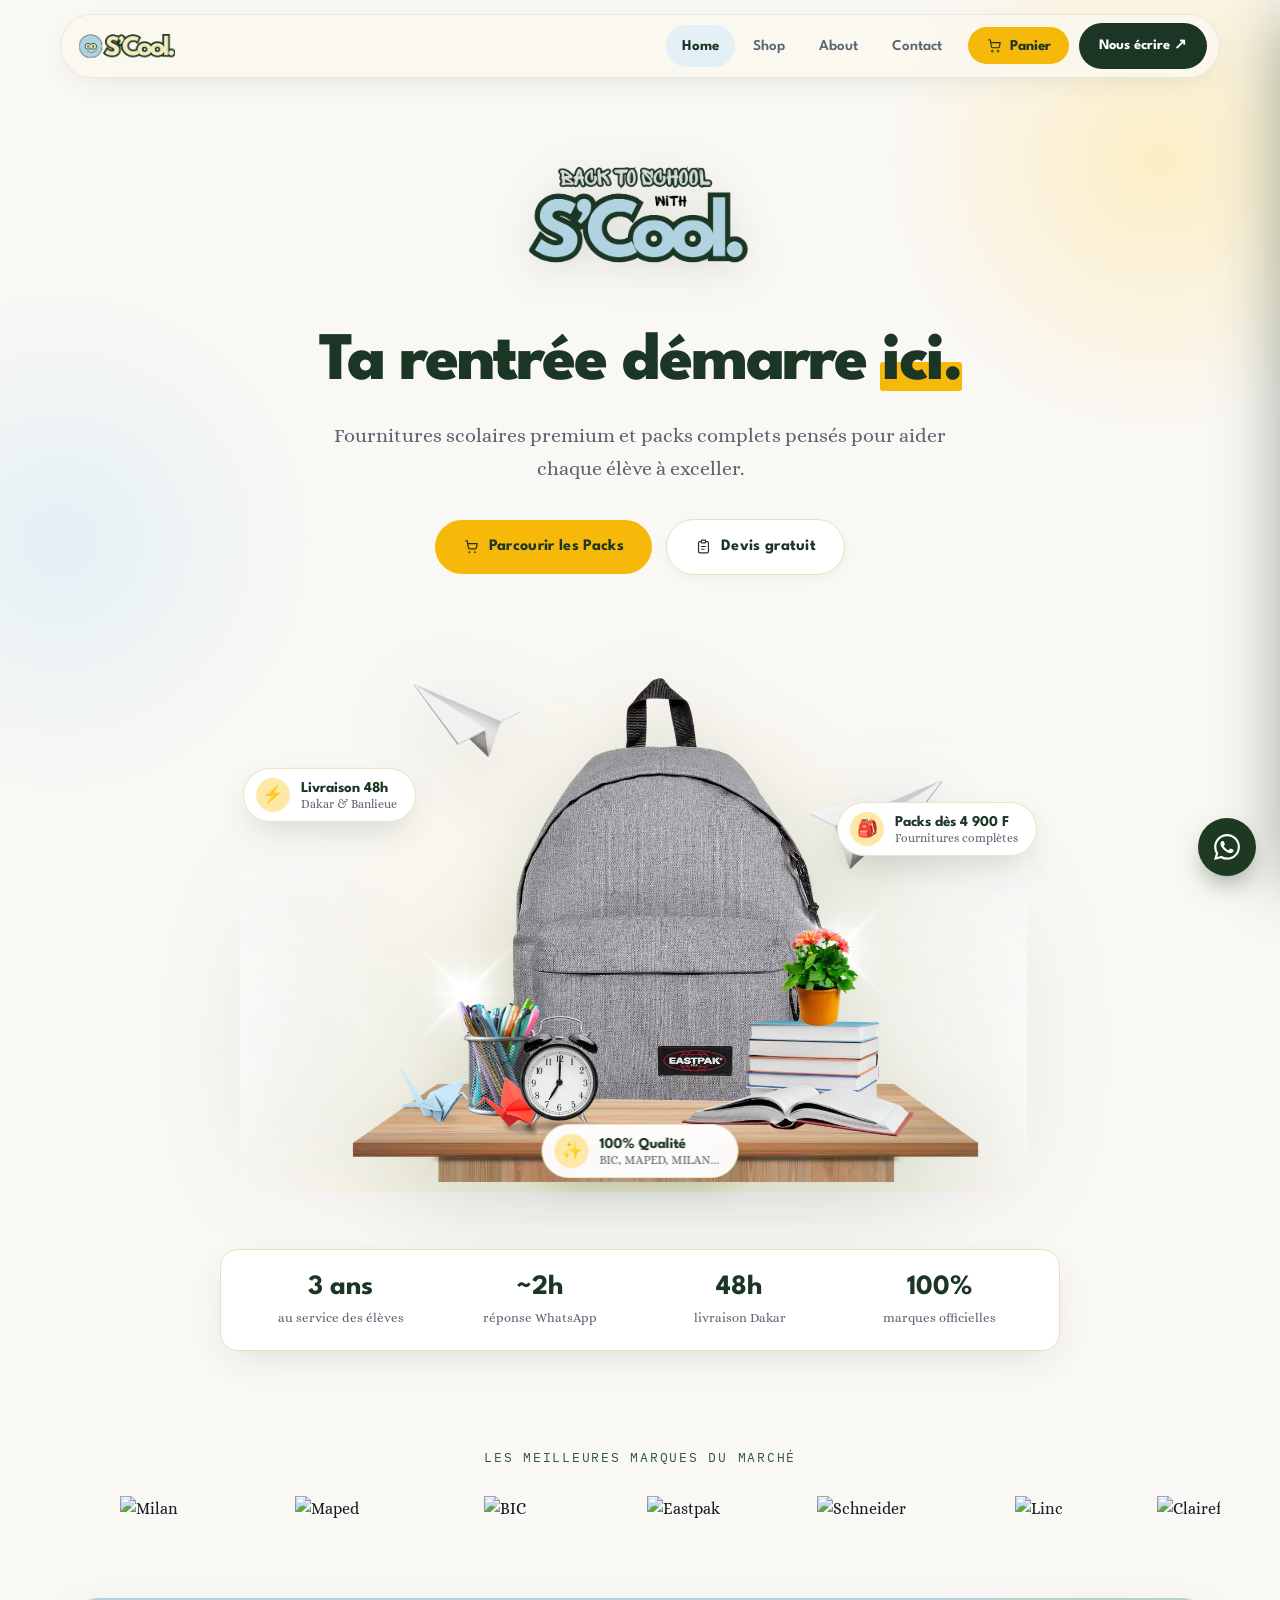
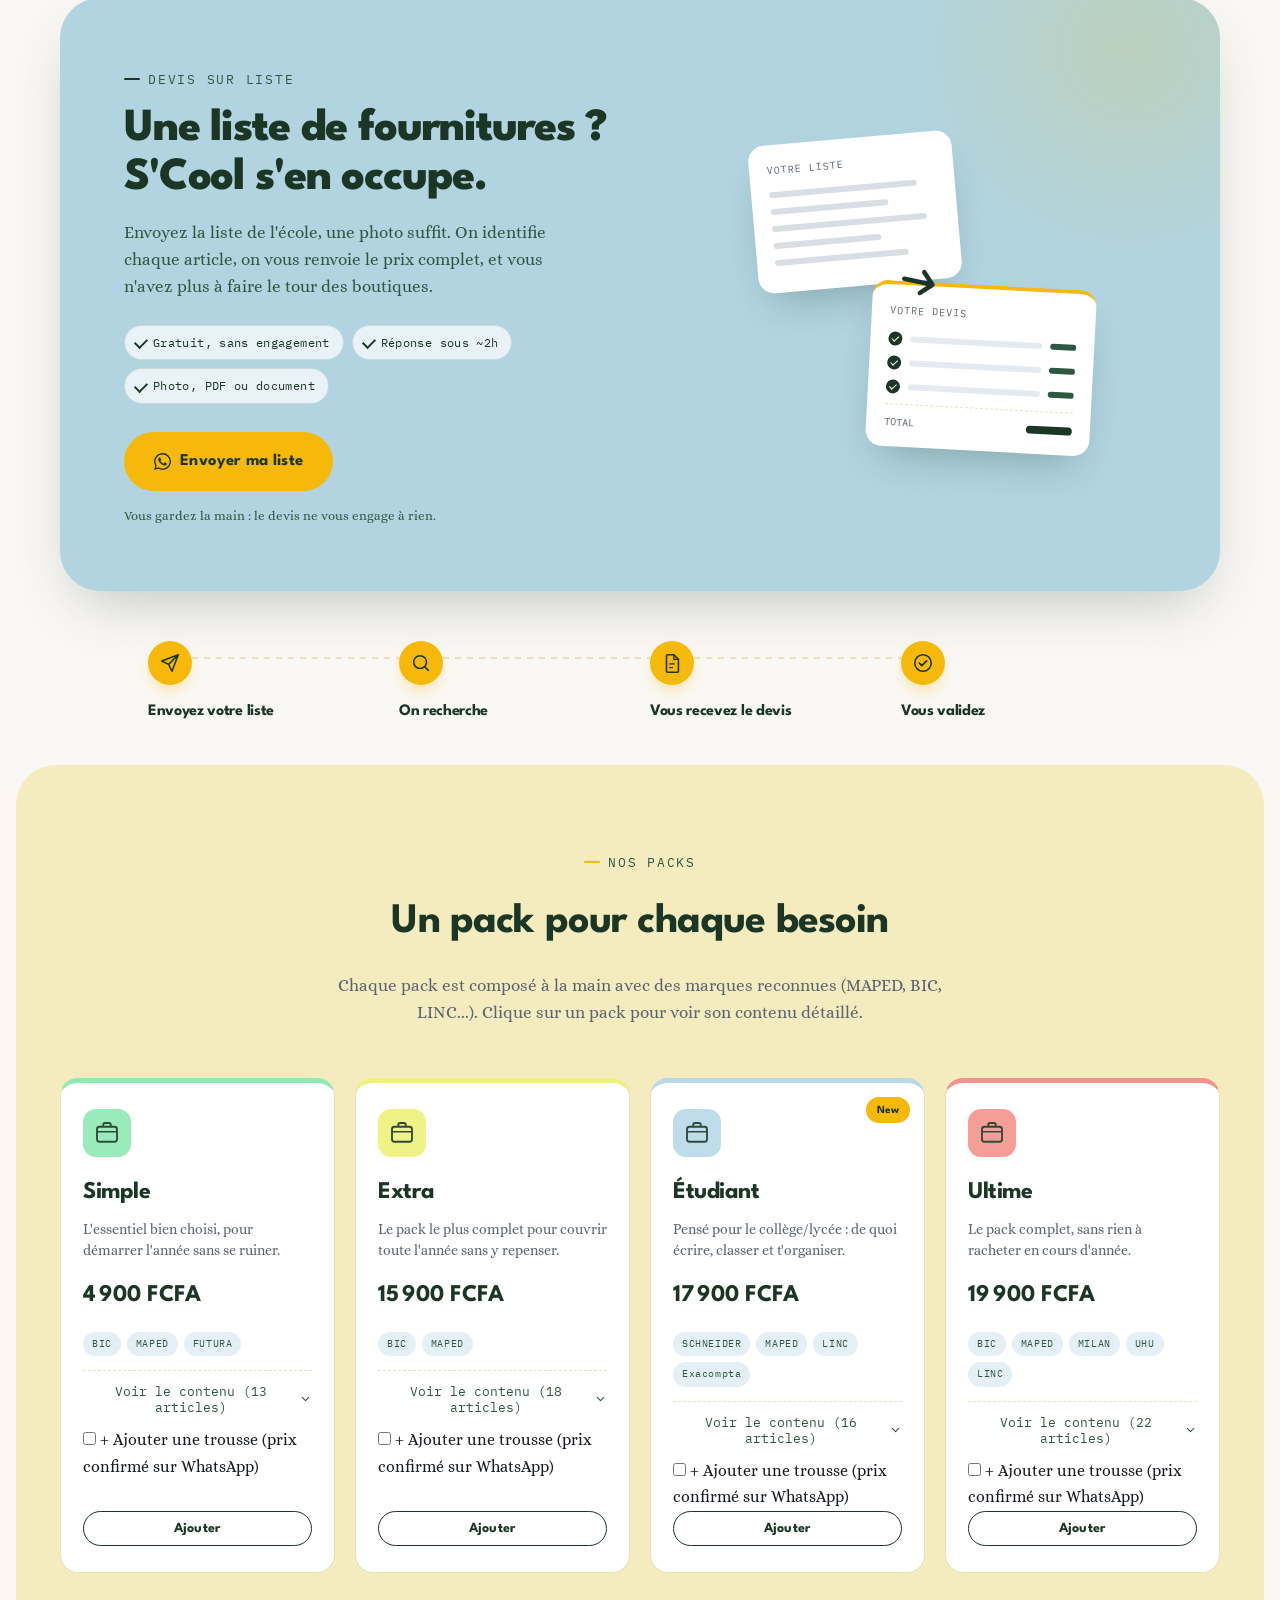
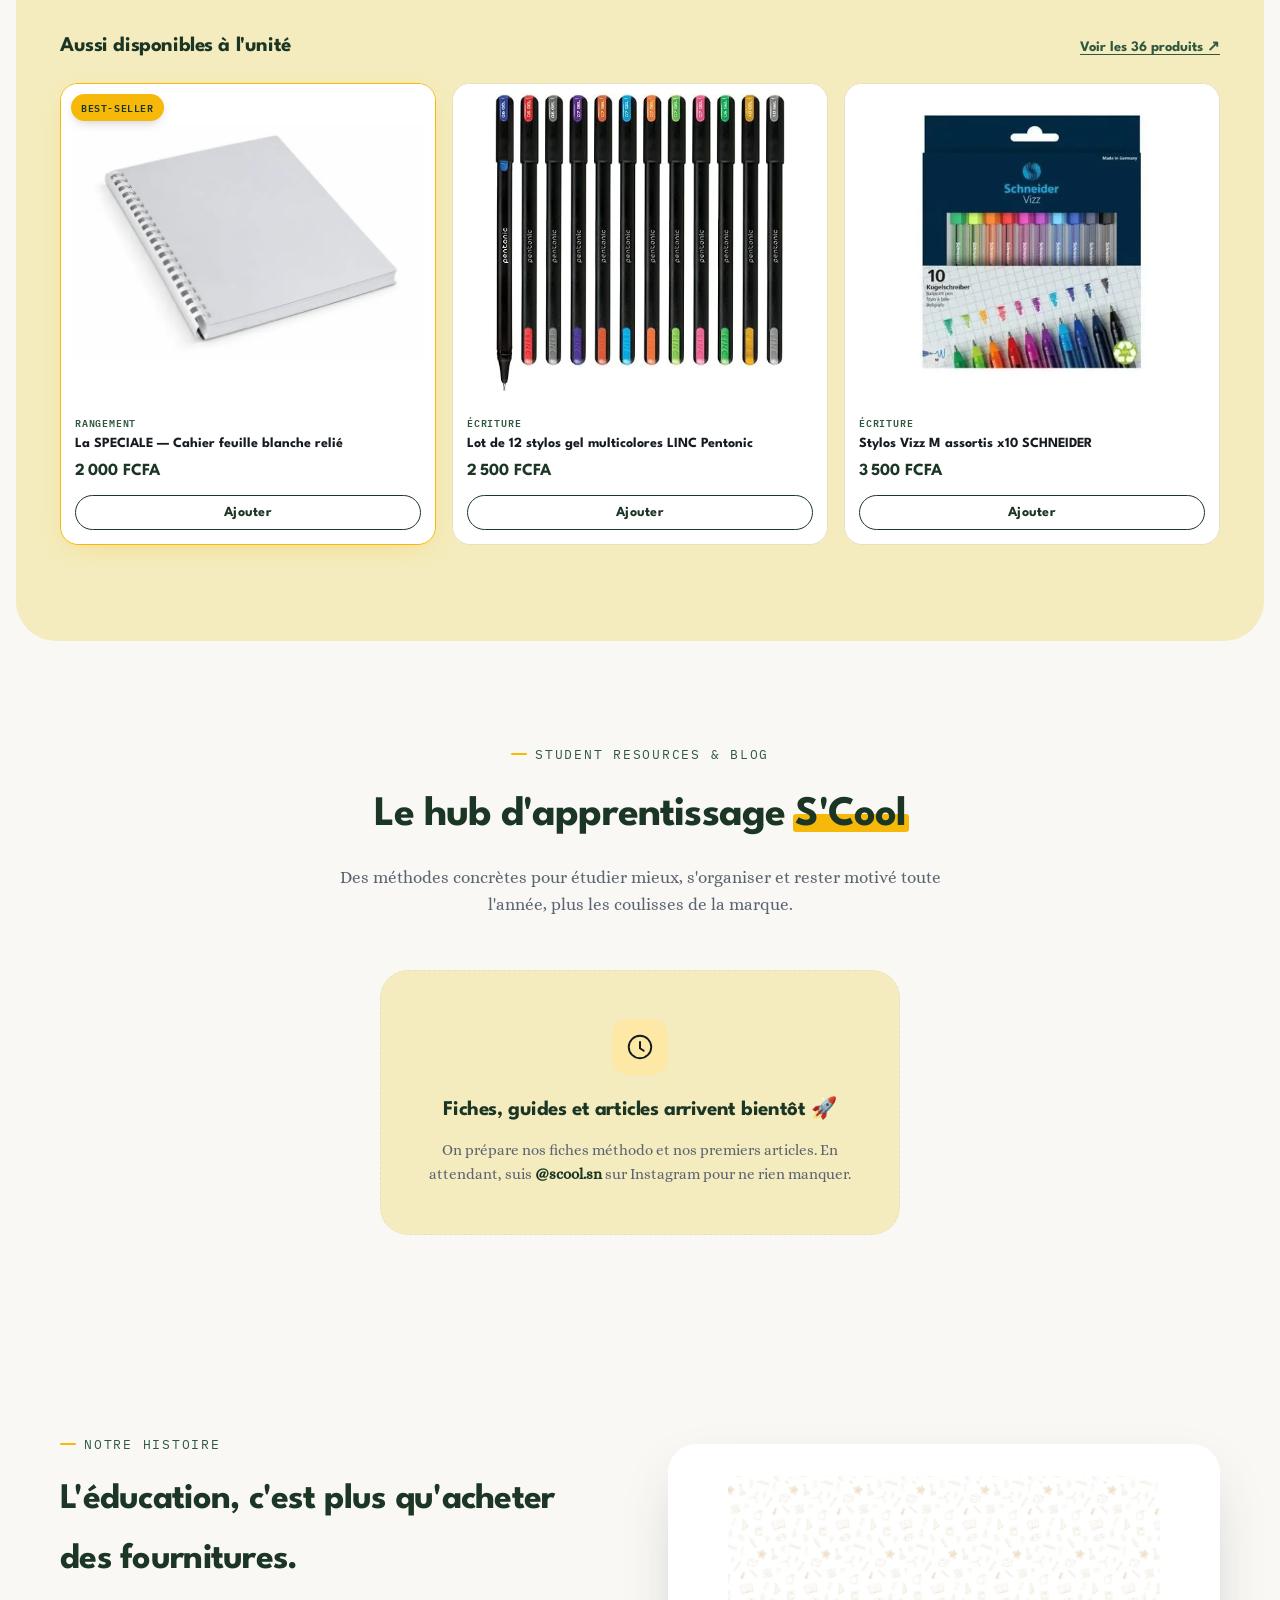
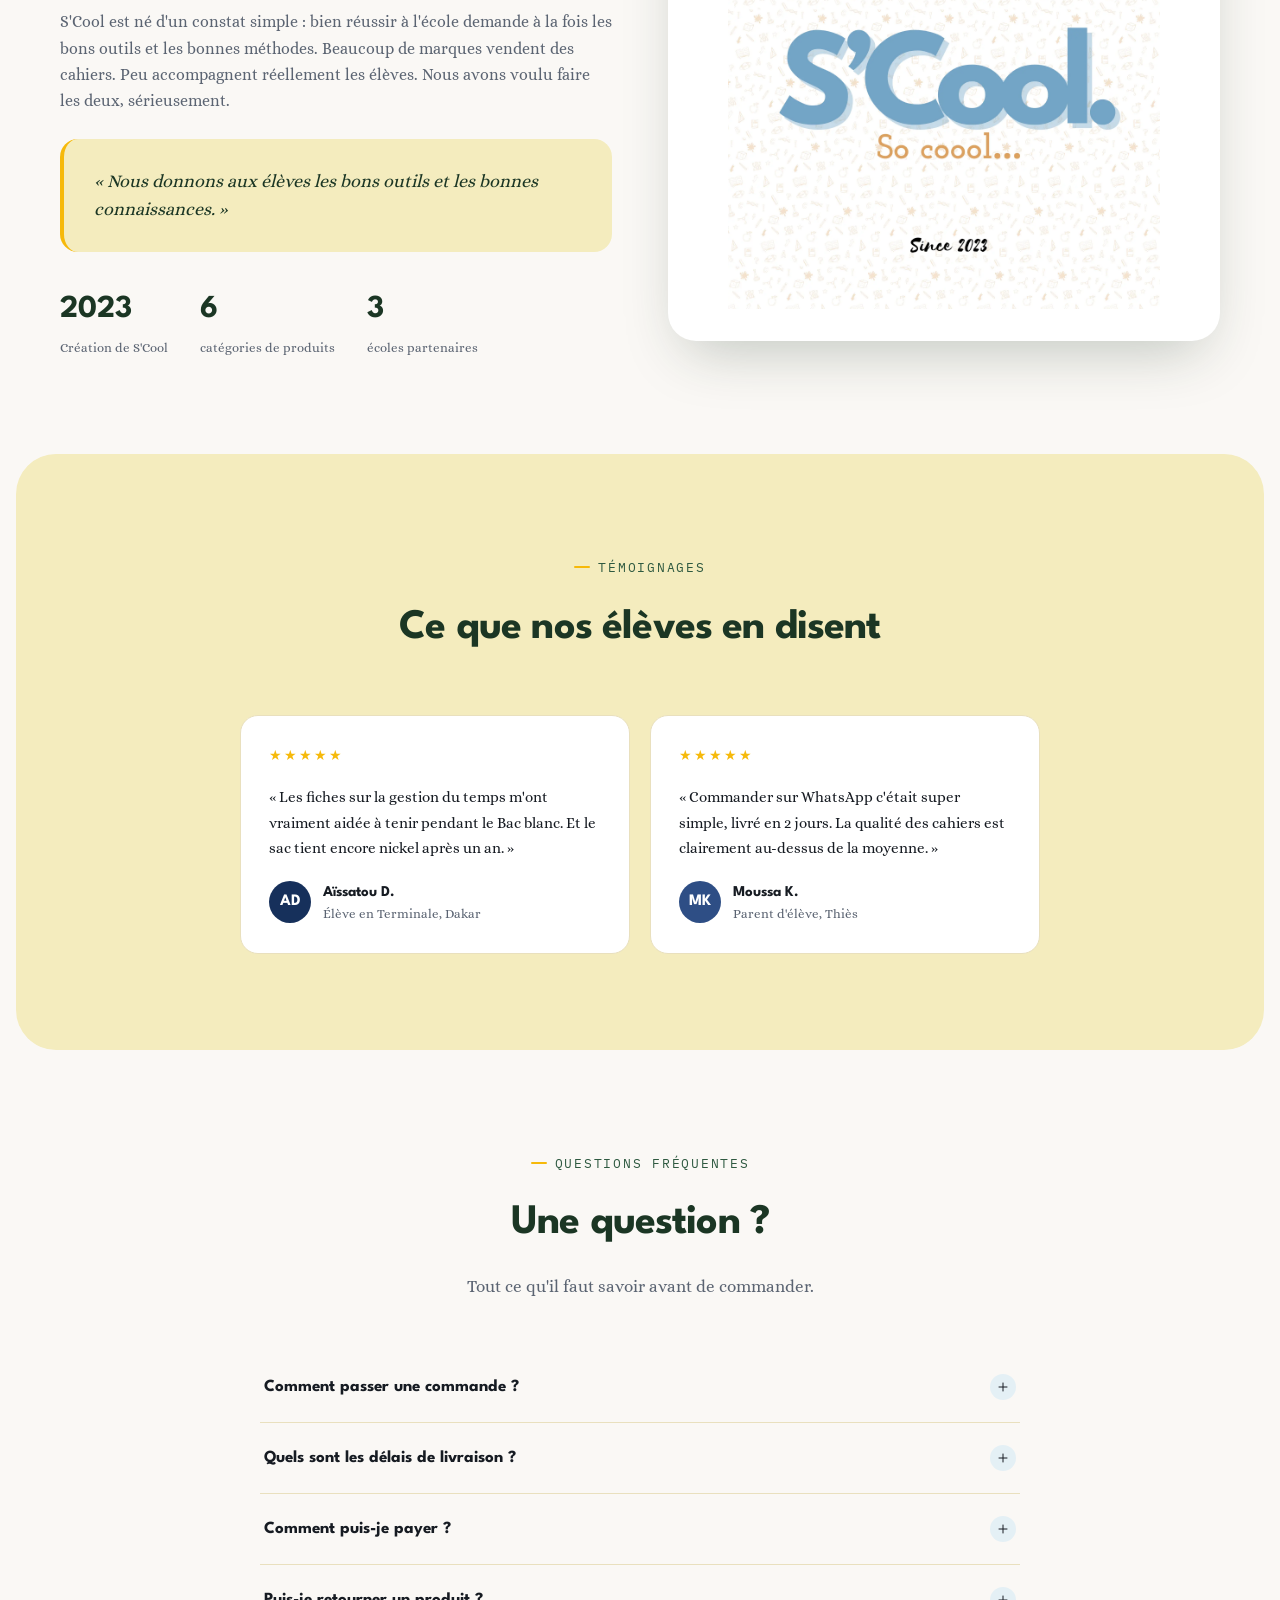
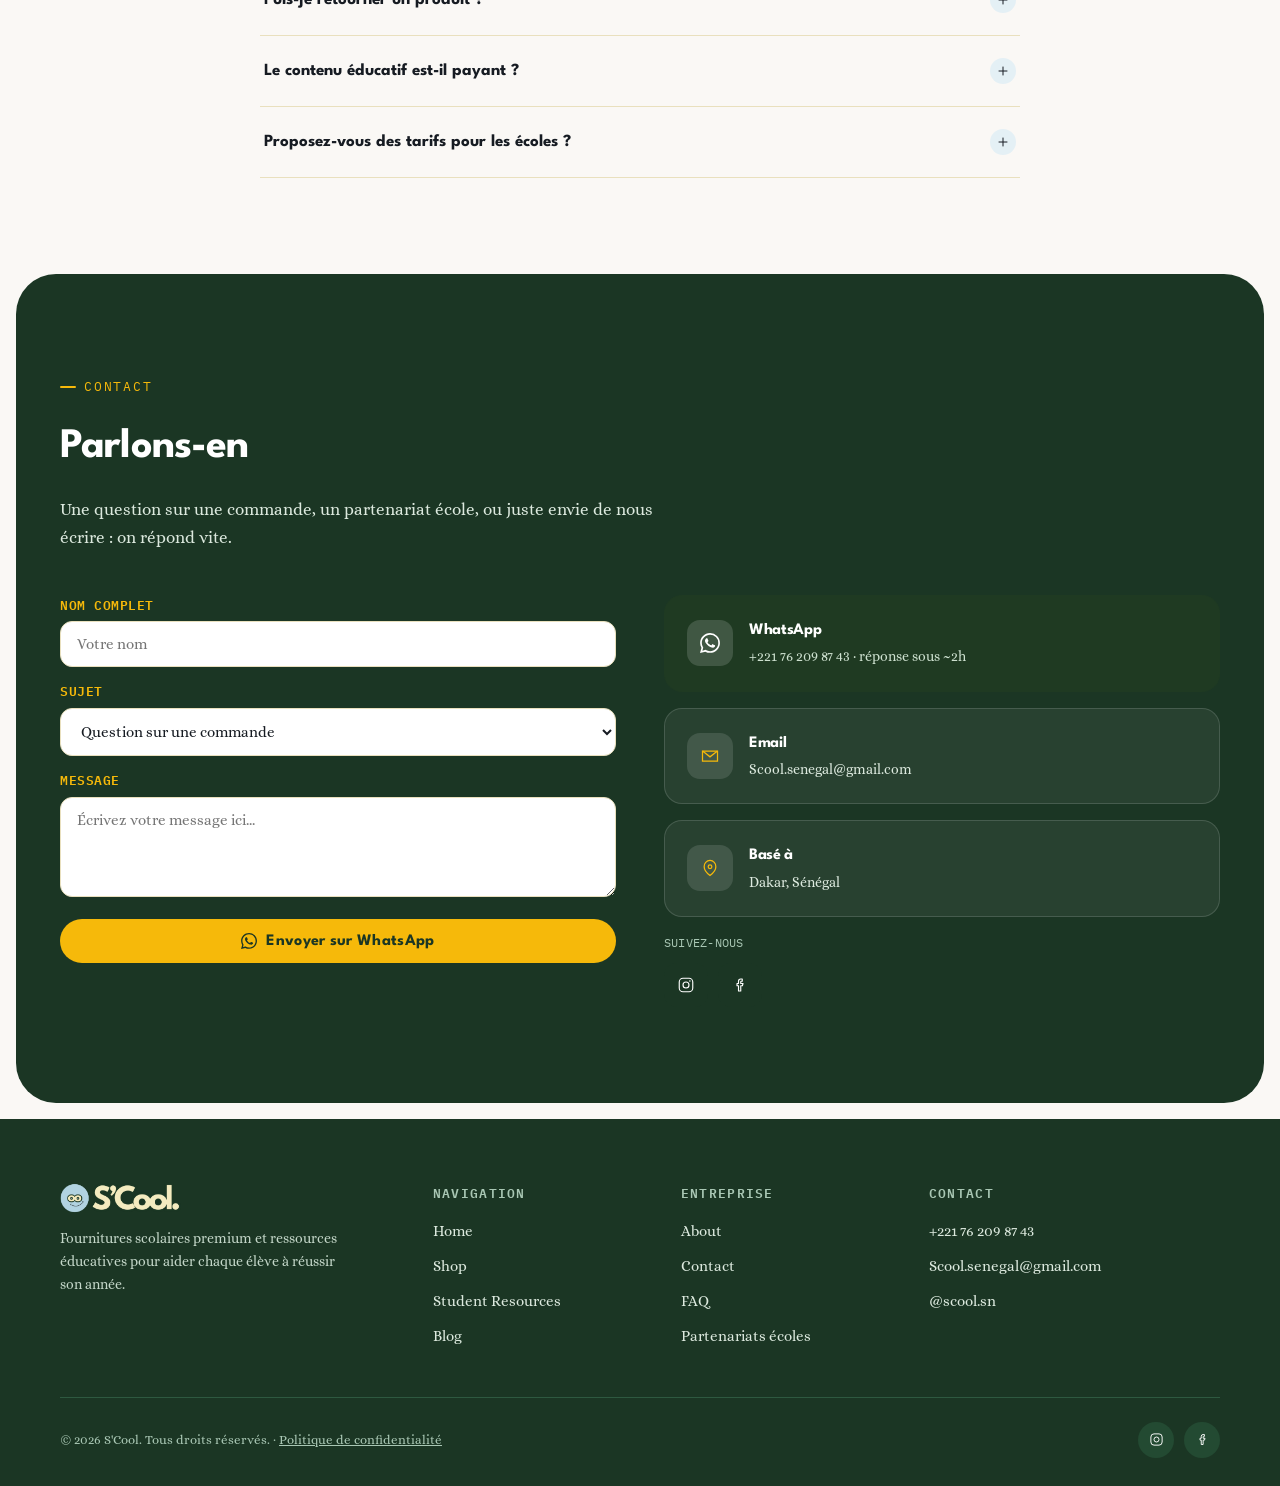
==== commit e08bef2d: "refonte claude code" ====
--- a/index.html
+++ b/index.html
@@ -20,8 +20,8 @@
 <meta name="twitter:title" content="S'Cool, ta rentrée démarre ici.">
 <meta name="twitter:description" content="Fournitures scolaires premium et packs de rentrée. Commande directe sur WhatsApp, livraison à Dakar sous 48h.">
 <meta name="twitter:image" content="https://scoolsn.github.io/S-COOL/images/og-image.jpg">
-<link rel="icon" type="image/png" sizes="32x32" href="images/scoollogopng/favicon-32.png">
-<link rel="apple-touch-icon" href="images/scoollogopng/favicon-180.png">
+<link rel="icon" type="image/webp" sizes="32x32" href="images/scoollogopng/favicon.webp">
+<link rel="apple-touch-icon" href="images/scoollogopng/favicon.webp">
 
 <link rel="preconnect" href="https://fonts.googleapis.com">
 <link rel="preconnect" href="https://fonts.gstatic.com" crossorigin>
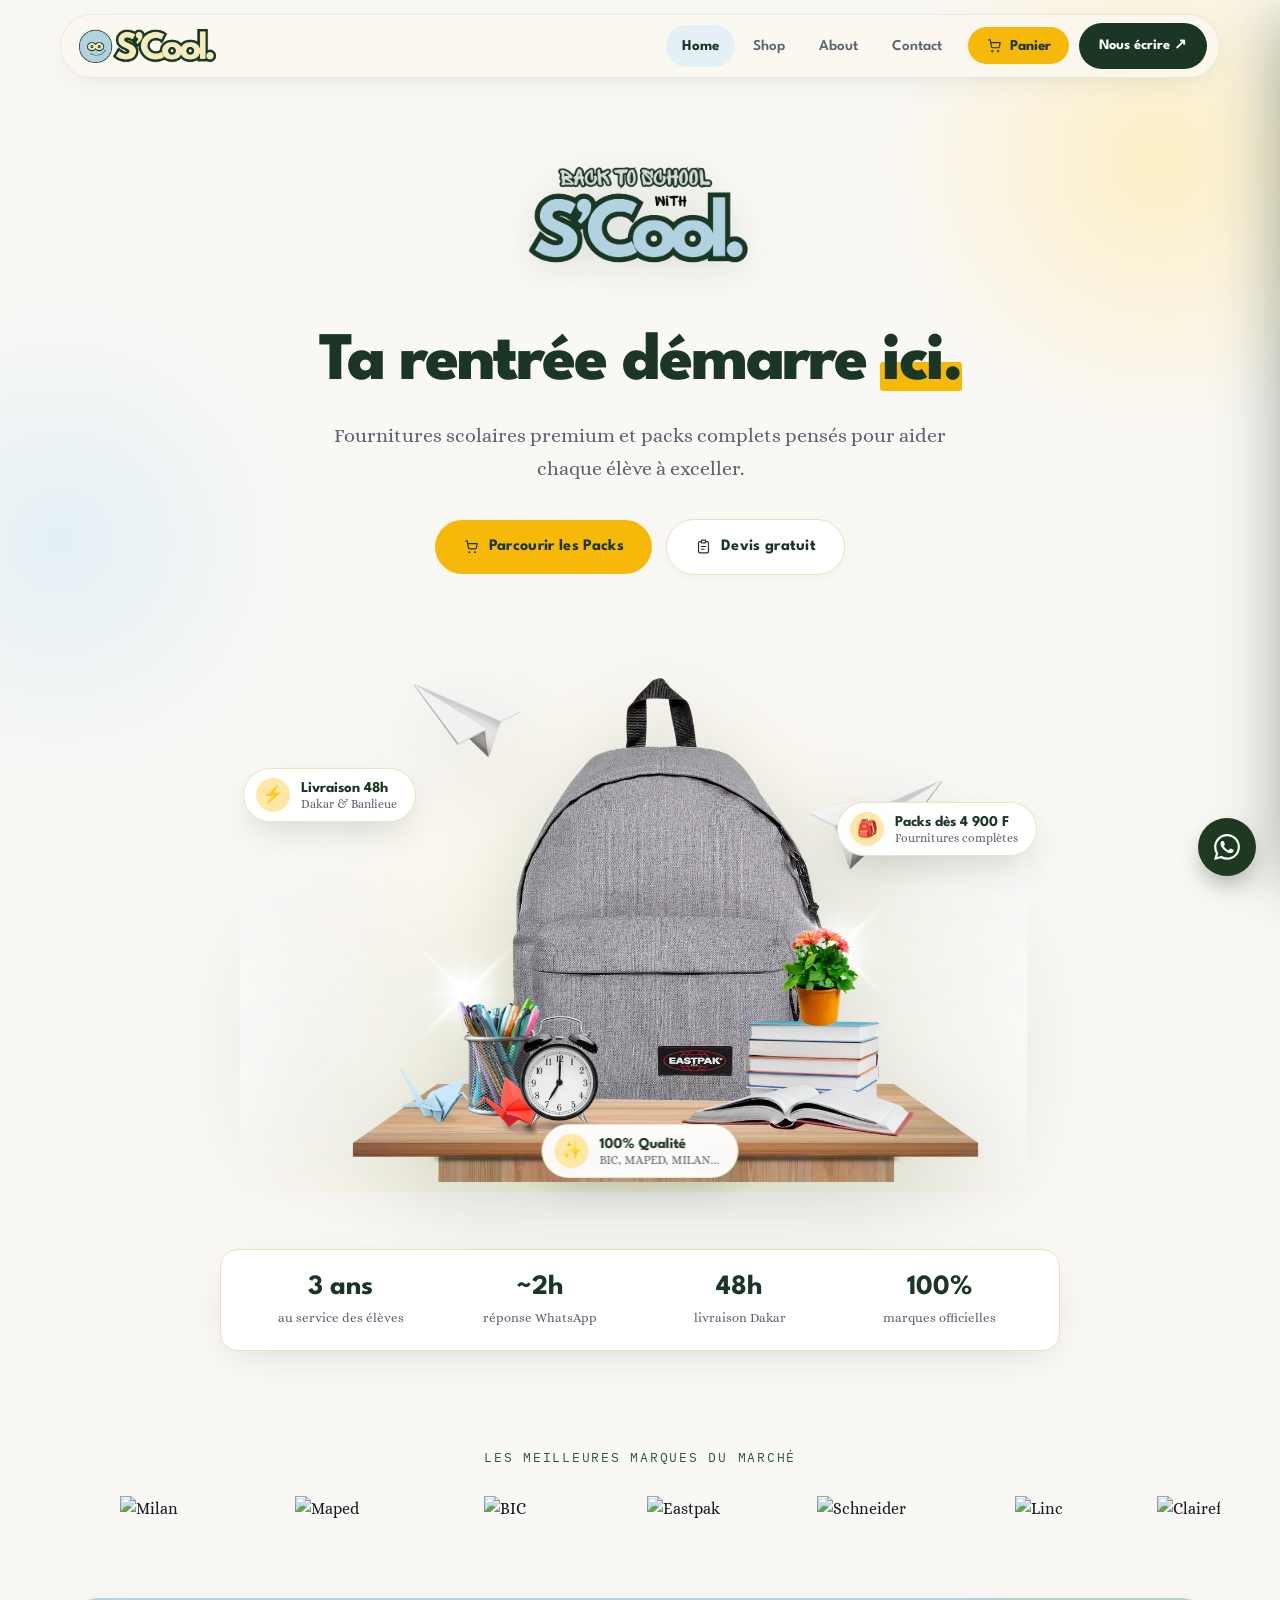
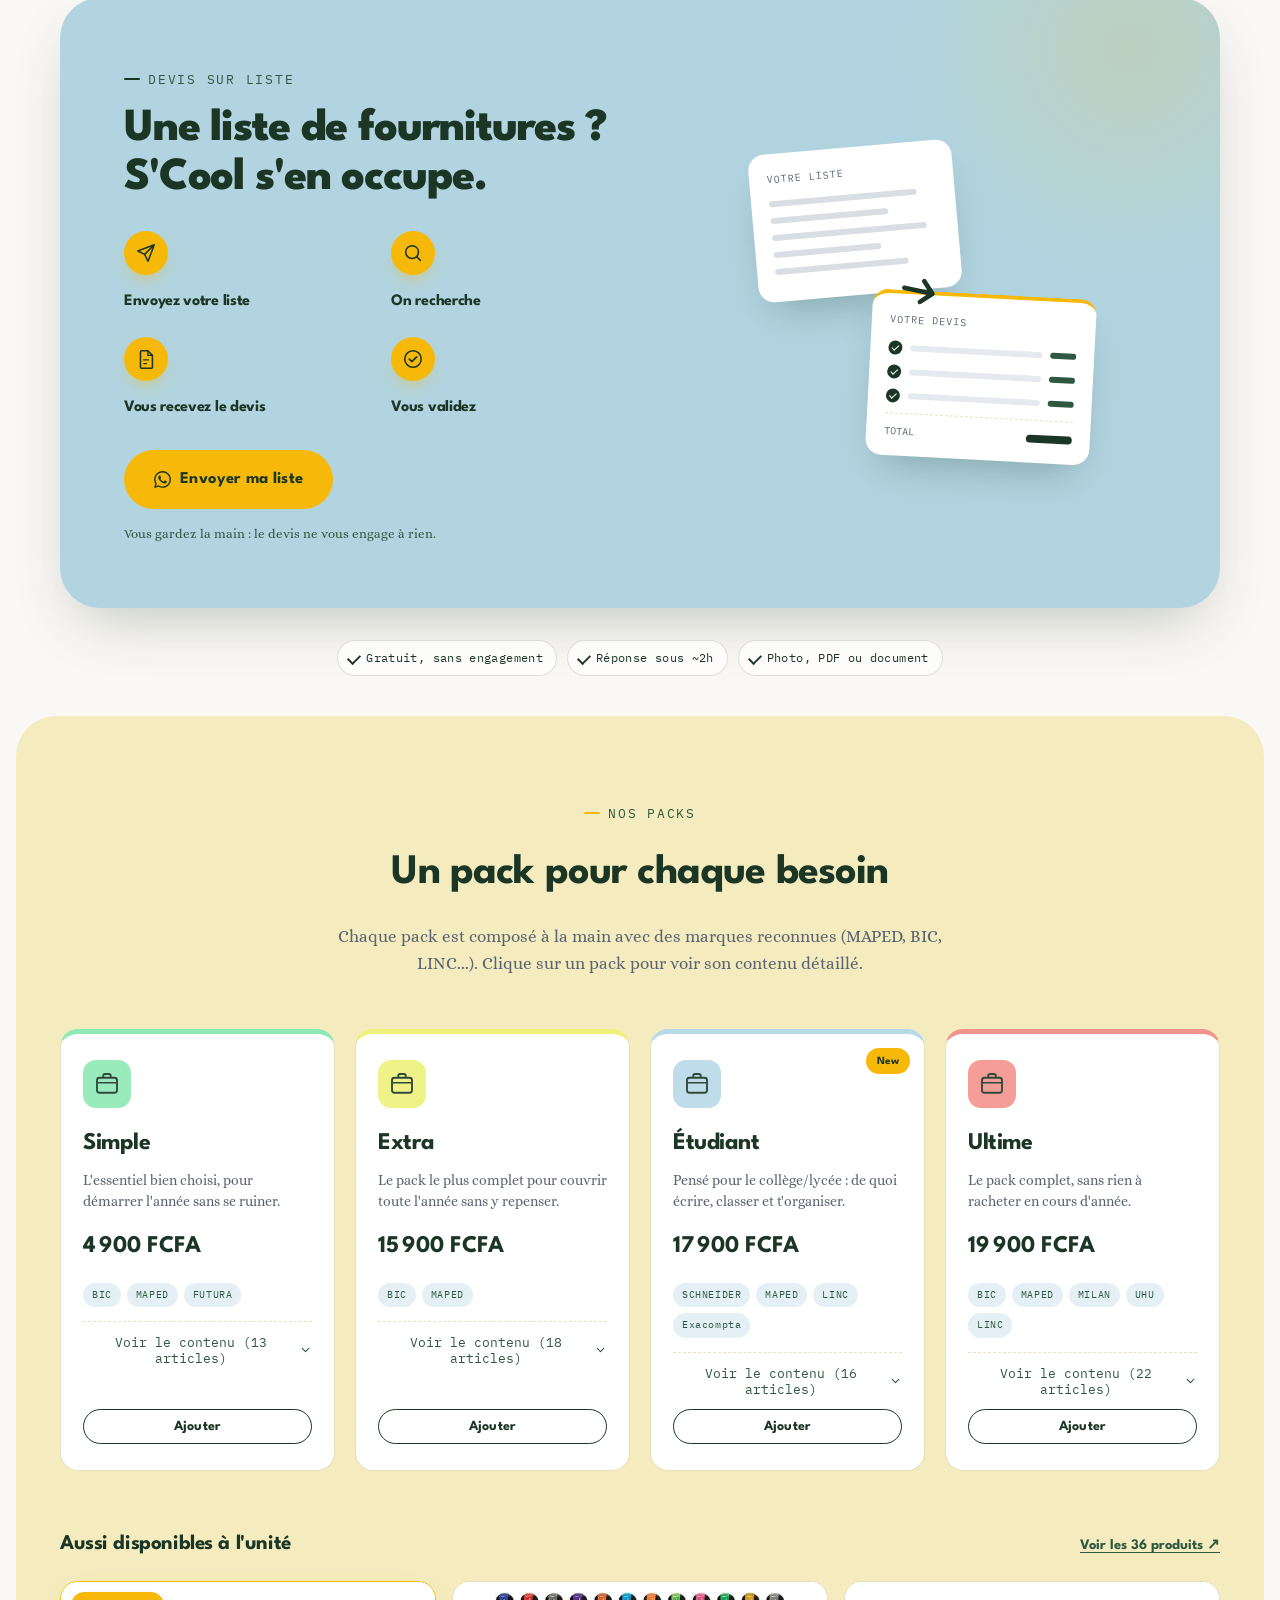
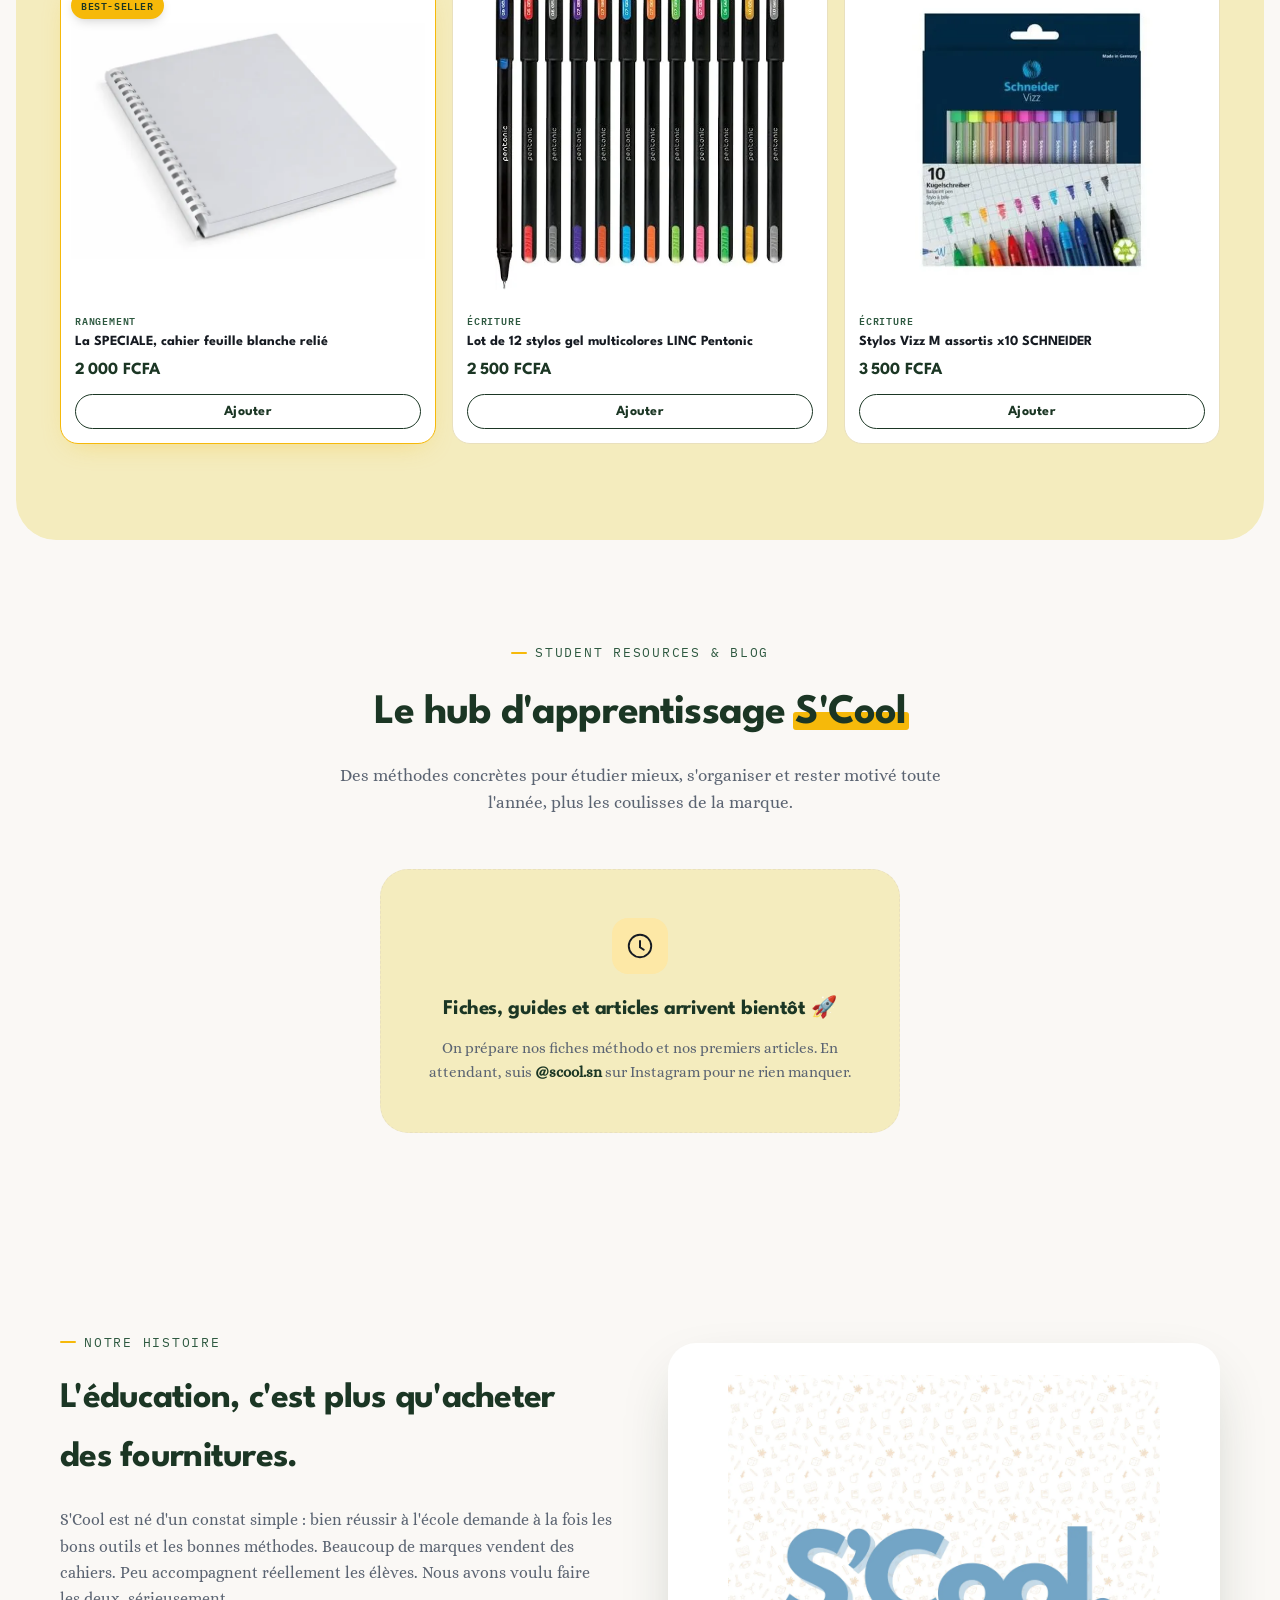
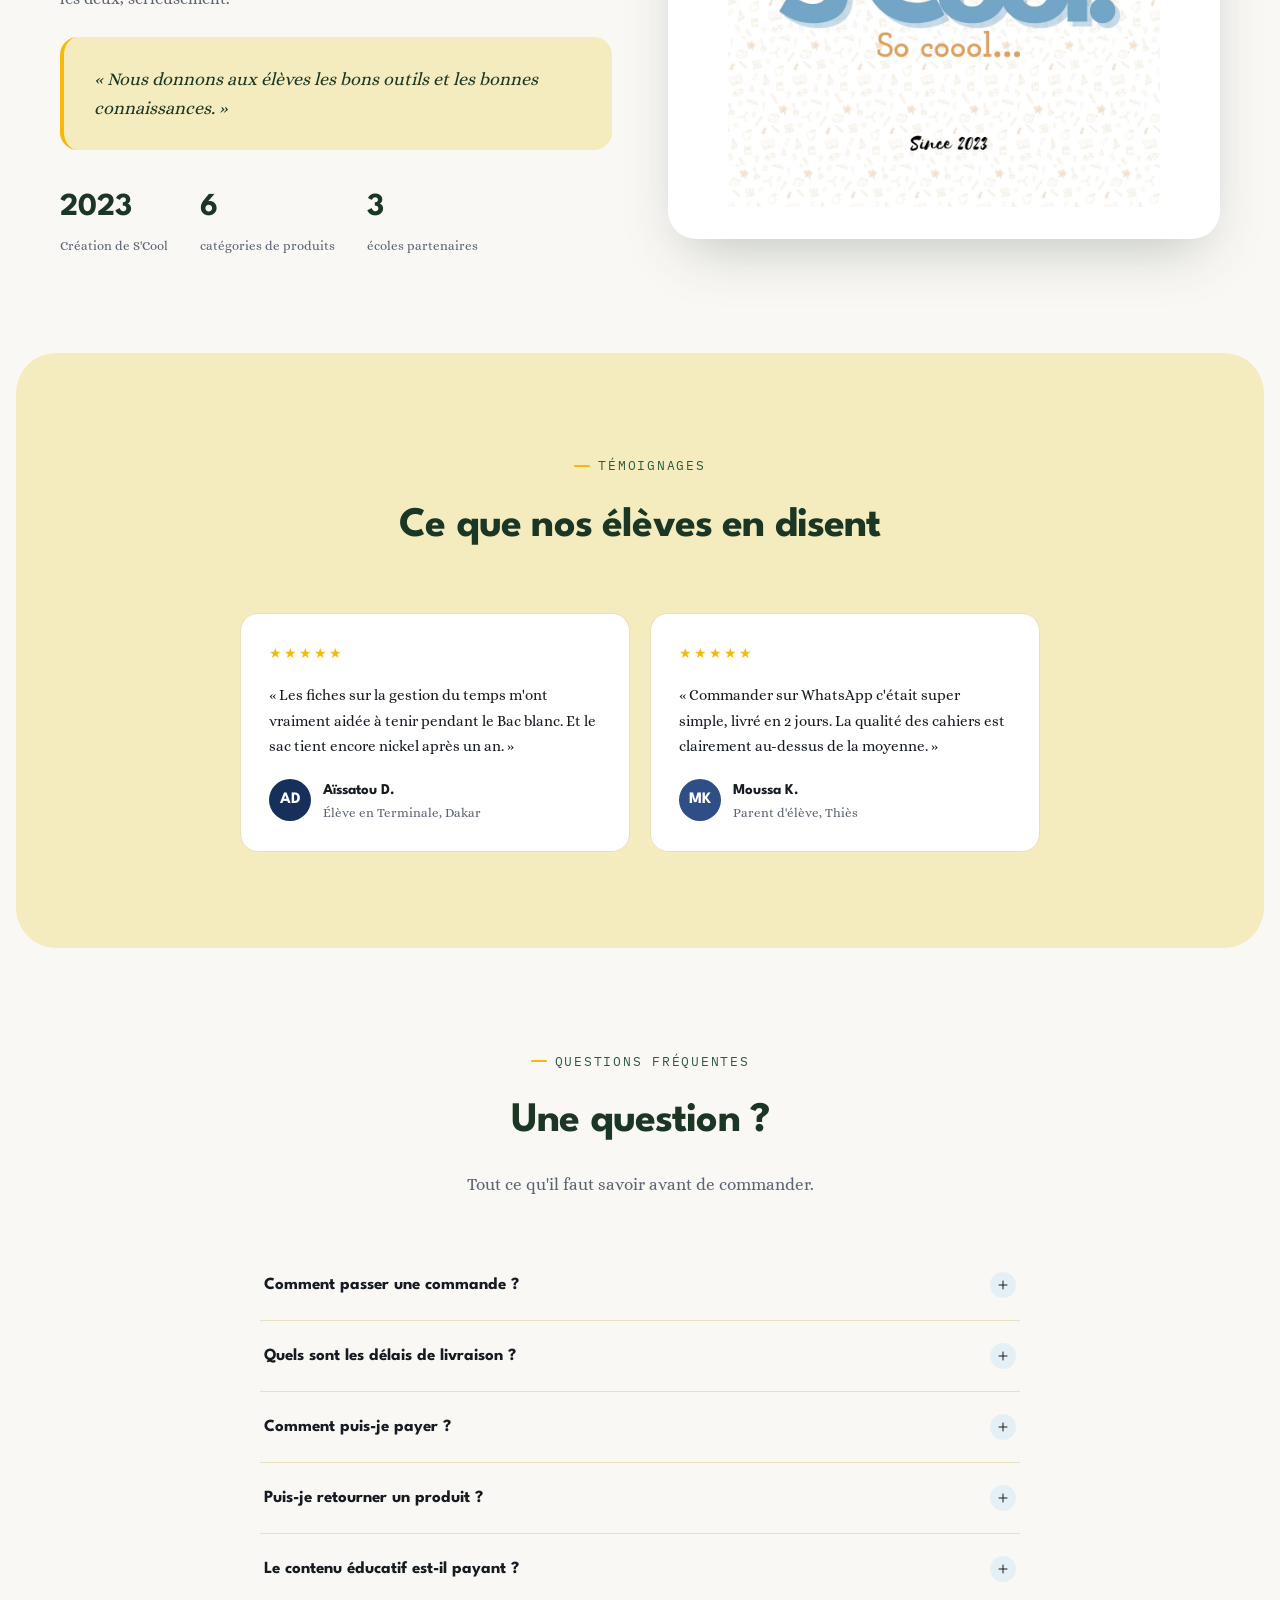
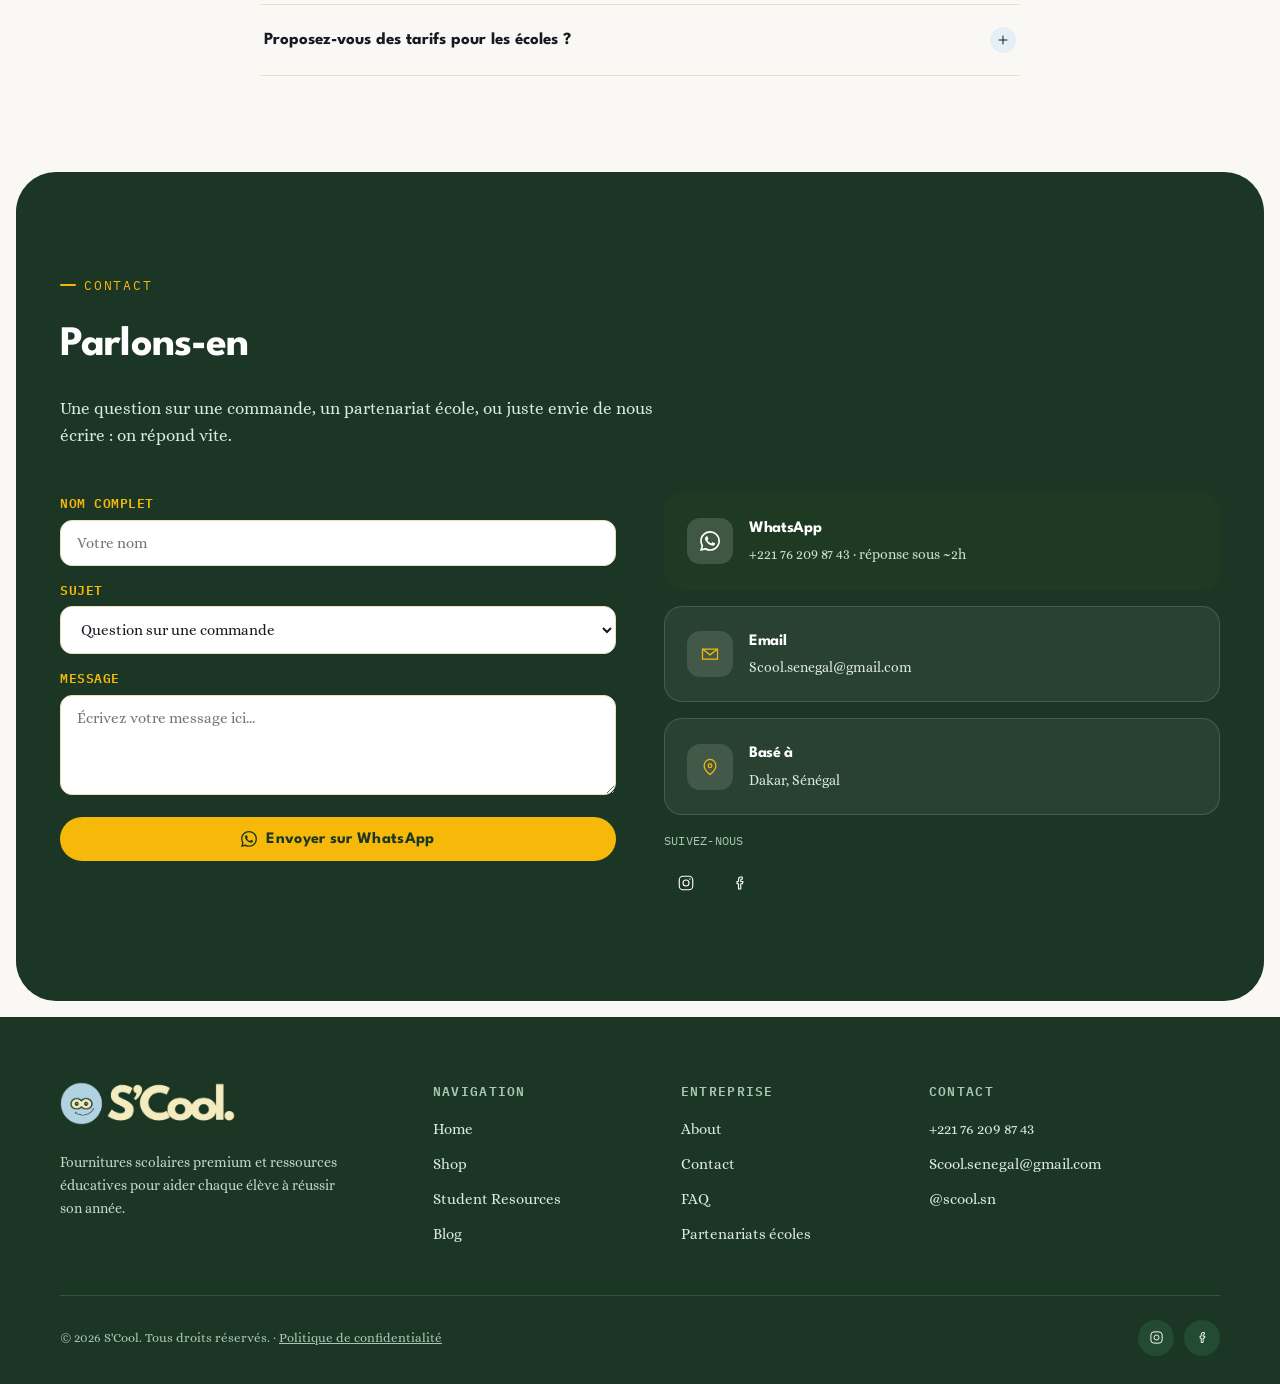
==== commit 626d33f3: "beta" ====
--- a/index.html
+++ b/index.html
@@ -3,7 +3,7 @@
 <head>
 <meta charset="UTF-8">
 <meta name="viewport" content="width=device-width, initial-scale=1.0">
-<title>S'Cool, ta rentrée démarre ici</title>
+<title>S'Cool - ta rentrée démarre ici</title>
 <meta name="description" content="S'Cool : fournitures scolaires premium et packs de rentrée à Dakar. Envoyez votre liste, recevez un devis gratuit. Commande sur WhatsApp, livraison sous 48h.">
 <link rel="canonical" href="https://scoolsn.github.io/S-COOL/">
 <meta name="theme-color" content="#1B3624">
@@ -13,15 +13,16 @@
 <meta property="og:title" content="S'Cool, ta rentrée démarre ici.">
 <meta property="og:description" content="Fournitures scolaires premium et packs de rentrée. Envoyez votre liste, recevez un devis gratuit. Livraison à Dakar sous 48h.">
 <meta property="og:url" content="https://scoolsn.github.io/S-COOL/">
-<meta property="og:image" content="https://scoolsn.github.io/S-COOL/images/og-image.jpg">
+<meta property="og:image" content="https://scoolsn.github.io/S-COOL/images/og-image.webp">
 <meta property="og:image:width" content="1200">
 <meta property="og:image:height" content="630">
 <meta name="twitter:card" content="summary_large_image">
 <meta name="twitter:title" content="S'Cool, ta rentrée démarre ici.">
 <meta name="twitter:description" content="Fournitures scolaires premium et packs de rentrée. Commande directe sur WhatsApp, livraison à Dakar sous 48h.">
-<meta name="twitter:image" content="https://scoolsn.github.io/S-COOL/images/og-image.jpg">
-<link rel="icon" type="image/webp" sizes="32x32" href="images/scoollogopng/favicon.webp">
-<link rel="apple-touch-icon" href="images/scoollogopng/favicon.webp">
+<meta name="twitter:image" content="https://scoolsn.github.io/S-COOL/images/og-image.webp">
+<link rel="icon" href="favicon.ico" sizes="any">
+<link rel="icon" type="image/png" sizes="32x32" href="images/scoollogopng/favicon-32.png">
+<link rel="apple-touch-icon" sizes="180x180" href="images/scoollogopng/favicon-180.png">
 
 <link rel="preconnect" href="https://fonts.googleapis.com">
 <link rel="preconnect" href="https://fonts.gstatic.com" crossorigin>
@@ -40,7 +41,7 @@
   "description":"Fournitures scolaires premium et packs de rentrée à Dakar.",
   "url":"https://scoolsn.github.io/S-COOL/",
   "logo":"https://scoolsn.github.io/S-COOL/images/scoollogopng/mainlogo.webp",
-  "image":"https://scoolsn.github.io/S-COOL/images/og-image.jpg",
+  "image":"https://scoolsn.github.io/S-COOL/images/og-image.webp",
   "telephone":"+221762098743",
   "email":"Scool.senegal@gmail.com",
   "priceRange":"150 - 19900 XOF",
@@ -68,7 +69,7 @@
 <!-- NAV -->
 <header>
   <nav aria-label="Navigation principale">
-    <a href="#home" class="logo"><img class="logo-img" src="images/scoollogopng/mainlogo.webp" alt="S'Cool, accueil" width="120" height="120"></a>
+    <a href="#home" class="logo"><img class="logo-img" src="images/scoollogopng/mainlogo.webp" alt="S'Cool, accueil" width="338" height="84"></a>
     <div class="nav-right">
       <div class="nav-links" id="navLinks">
         <a href="#home">Home</a>
@@ -116,13 +117,6 @@
         <svg width="17" height="17" viewBox="0 0 24 24" fill="none" aria-hidden="true"><path d="M9 5H7a2 2 0 0 0-2 2v12a2 2 0 0 0 2 2h10a2 2 0 0 0 2-2V7a2 2 0 0 0-2-2h-2" stroke="currentColor" stroke-width="1.7" stroke-linecap="round"/><rect x="9" y="3" width="6" height="4" rx="1" stroke="currentColor" stroke-width="1.7"/><path d="M9 12h6M9 16h4" stroke="currentColor" stroke-width="1.5" stroke-linecap="round"/></svg>
         Devis gratuit
       </a>
-    </div>
-
-    <!-- Réassurance mobile : reprend les 3 pastilles, masquées sous 820px -->
-    <div class="hero-reassure reveal">
-      <span>⚡ Livraison 48h Dakar</span>
-      <span>🎒 Packs dès 4 900 F</span>
-      <span>✨ BIC, MAPED, MILAN</span>
     </div>
 
     <!-- ILLUSTRATION SOUS LE TEXTE -->
@@ -203,12 +197,25 @@
       <div class="devis-copy">
         <span class="eyebrow">Devis sur liste</span>
         <h2 class="devis-title" id="devis-title">Une liste de fournitures ?<br>S'Cool s'en occupe.</h2>
-        <p class="devis-sub">Envoyez la liste de l'école, une photo suffit. On identifie chaque article, on vous renvoie le prix complet, et vous n'avez plus à faire le tour des boutiques.</p>
-        <ul class="devis-proof">
-          <li>Gratuit, sans engagement</li>
-          <li>Réponse sous ~2h</li>
-          <li>Photo, PDF ou document</li>
-        </ul>
+
+        <ol class="devis-steps">
+          <li class="devis-step">
+            <span class="devis-ico" aria-hidden="true"><svg width="22" height="22" viewBox="0 0 24 24" fill="none" aria-hidden="true"><path d="M21 3 10.5 13.5M21 3l-6.8 18-3.7-7.5L3 9.8 21 3Z" stroke="currentColor" stroke-width="1.7" stroke-linecap="round" stroke-linejoin="round"/></svg></span>
+            <h3>Envoyez votre liste</h3>
+          </li>
+          <li class="devis-step">
+            <span class="devis-ico" aria-hidden="true"><svg width="22" height="22" viewBox="0 0 24 24" fill="none" aria-hidden="true"><circle cx="11" cy="11" r="7" stroke="currentColor" stroke-width="1.7"/><path d="m20 20-3.9-3.9" stroke="currentColor" stroke-width="1.7" stroke-linecap="round"/></svg></span>
+            <h3>On recherche</h3>
+          </li>
+          <li class="devis-step">
+            <span class="devis-ico" aria-hidden="true"><svg width="22" height="22" viewBox="0 0 24 24" fill="none" aria-hidden="true"><path d="M7 3h7l5 5v13a1 1 0 0 1-1 1H7a1 1 0 0 1-1-1V4a1 1 0 0 1 1-1Z" stroke="currentColor" stroke-width="1.7" stroke-linejoin="round"/><path d="M14 3v5h5M9.5 13h5M9.5 17h3" stroke="currentColor" stroke-width="1.5" stroke-linecap="round"/></svg></span>
+            <h3>Vous recevez le devis</h3>
+          </li>
+          <li class="devis-step">
+            <span class="devis-ico" aria-hidden="true"><svg width="22" height="22" viewBox="0 0 24 24" fill="none" aria-hidden="true"><circle cx="12" cy="12" r="9" stroke="currentColor" stroke-width="1.7"/><path d="m8 12.2 2.7 2.7L16 9.6" stroke="currentColor" stroke-width="1.9" stroke-linecap="round" stroke-linejoin="round"/></svg></span>
+            <h3>Vous validez</h3>
+          </li>
+        </ol>
         <a href="https://wa.me/221762098743?text=Bonjour%20S%27Cool%2C%20je%20souhaite%20recevoir%20un%20devis%20pour%20la%20liste%20de%20fournitures%20de%20mon%20enfant.%20Je%20vous%20envoie%20la%20liste%20(photo%2FPDF)%20juste%20apr%C3%A8s%20ce%20message." target="_blank" rel="noopener" class="btn btn-yellow devis-cta" id="devisCta" data-wa-icon="17">
           Envoyer ma liste
         </a>
@@ -236,24 +243,11 @@
       </div>
     </div>
 
-    <ol class="devis-steps reveal">
-      <li class="devis-step">
-        <span class="devis-ico" aria-hidden="true"><svg width="22" height="22" viewBox="0 0 24 24" fill="none" aria-hidden="true"><path d="M21 3 10.5 13.5M21 3l-6.8 18-3.7-7.5L3 9.8 21 3Z" stroke="currentColor" stroke-width="1.7" stroke-linecap="round" stroke-linejoin="round"/></svg></span>
-        <h3>Envoyez votre liste</h3>
-      </li>
-      <li class="devis-step">
-        <span class="devis-ico" aria-hidden="true"><svg width="22" height="22" viewBox="0 0 24 24" fill="none" aria-hidden="true"><circle cx="11" cy="11" r="7" stroke="currentColor" stroke-width="1.7"/><path d="m20 20-3.9-3.9" stroke="currentColor" stroke-width="1.7" stroke-linecap="round"/></svg></span>
-        <h3>On recherche</h3>
-      </li>
-      <li class="devis-step">
-        <span class="devis-ico" aria-hidden="true"><svg width="22" height="22" viewBox="0 0 24 24" fill="none" aria-hidden="true"><path d="M7 3h7l5 5v13a1 1 0 0 1-1 1H7a1 1 0 0 1-1-1V4a1 1 0 0 1 1-1Z" stroke="currentColor" stroke-width="1.7" stroke-linejoin="round"/><path d="M14 3v5h5M9.5 13h5M9.5 17h3" stroke="currentColor" stroke-width="1.5" stroke-linecap="round"/></svg></span>
-        <h3>Vous recevez le devis</h3>
-      </li>
-      <li class="devis-step">
-        <span class="devis-ico" aria-hidden="true"><svg width="22" height="22" viewBox="0 0 24 24" fill="none" aria-hidden="true"><circle cx="12" cy="12" r="9" stroke="currentColor" stroke-width="1.7"/><path d="m8 12.2 2.7 2.7L16 9.6" stroke="currentColor" stroke-width="1.9" stroke-linecap="round" stroke-linejoin="round"/></svg></span>
-        <h3>Vous validez</h3>
-      </li>
-    </ol>
+    <ul class="devis-proof reveal">
+      <li>Gratuit, sans engagement</li>
+      <li>Réponse sous ~2h</li>
+      <li>Photo, PDF ou document</li>
+    </ul>
   </div>
 </section>
 
@@ -410,7 +404,7 @@
 <footer>
   <div class="footer-grid">
     <div>
-      <a href="#home" class="logo logo-footer"><img class="logo-img-footer" src="images/scoollogopng/mainlogo.webp" alt="S'Cool" width="120" height="120" loading="lazy"></a>
+      <a href="#home" class="logo logo-footer"><img class="logo-img-footer" src="images/scoollogopng/mainlogo.webp" alt="S'Cool" width="338" height="84" loading="lazy"></a>
       <p class="blurb">Fournitures scolaires premium et ressources éducatives pour aider chaque élève à réussir son année.</p>
     </div>
     <div>
--- a/styles.css
+++ b/styles.css
@@ -96,23 +96,20 @@
      source n'est pas touche et le ratio reel du lettrage (4,02:1) est garde.
      --logo-h = hauteur visible voulue pour le lettrage. */
   .logo{
-    --logo-h:24px;
-    --logo-full:calc(var(--logo-h) / 0.2243);
-    position:relative; display:block; overflow:hidden; flex-shrink:0;
+    --logo-h:34px;
+    display:inline-flex; align-items:center; flex-shrink:0;
+    text-decoration:none;
+  }
+  .logo img{
     height:var(--logo-h);
-    width:calc(var(--logo-h) * 4.0198);
-    text-decoration:none;
-  }
-  .logo img{
-    position:absolute; max-width:none;
-    width:var(--logo-full); height:var(--logo-full);
-    top:calc(var(--logo-full) * -0.3637);
-    left:calc(var(--logo-full) * -0.0381);
+    width:auto;
+    object-fit:contain;
+    display:block;
     transition:transform .25s ease;
   }
   .logo:hover img{transform:scale(1.05);}
-  .logo-footer{--logo-h:30px; margin-bottom:14px;}
-  @media (max-width:420px){ .logo{--logo-h:20px;} }
+  .logo-footer{--logo-h:44px; margin-bottom:14px;}
+  @media (max-width:420px){ .logo{--logo-h:28px;} }
 
   .nav-links{display:flex; align-items:center; gap:2px;}
   .nav-right{display:flex; align-items:center; gap:10px;}
@@ -341,7 +338,26 @@
   @keyframes floatPill{ 0%, 100%{ transform:translateY(0); } 50%{ transform:translateY(-8px); } }
   @keyframes floatPillCenter{ 0%, 100%{ transform:translateX(-50%) translateY(0); } 50%{ transform:translateX(-50%) translateY(-7px); } }
 
-  @media (max-width:820px){ .floating-pill{display:none;} }
+  /* Mobile : on garde les pastilles autour de l'illustration, en plus compact */
+  @media (max-width:820px){
+    .floating-pill{
+      padding:6px 12px 6px 8px; gap:7px;
+      border-radius:100px;
+      box-shadow:0 8px 20px -6px rgba(27,54,36,0.18);
+    }
+    .fp-icon{width:24px; height:24px; font-size:13px;}
+    .fp-title{font-size:11.5px;}
+    .fp-sub{font-size:9.5px;}
+    .fp-left{top:16%; left:-1%;}
+    .fp-right{top:30%; right:-1%;}
+    .fp-center{bottom:4px;}
+  }
+  @media (max-width:420px){
+    .floating-pill{padding:5px 9px 5px 6px; gap:5px;}
+    .fp-icon{width:20px; height:20px; font-size:11px;}
+    .fp-title{font-size:10px;}
+    .fp-sub{display:none;}
+  }
 
   .hero-strip{
     display:grid; grid-template-columns:repeat(4, 1fr); gap:16px;
@@ -406,7 +422,7 @@
   margin-bottom:24px;
 }
 /* Les 3 réassurances qui manquaient : gratuité, délai, formats acceptés. */
-.devis-proof{list-style:none; display:flex; flex-wrap:wrap; gap:8px; margin-bottom:28px;}
+.devis-proof{list-style:none; display:flex; flex-wrap:wrap; gap:10px; justify-content:center; margin:32px auto 0; padding:0;}
 .devis-proof li{
   font-family:'IBM Plex Mono',monospace; font-size:12px; letter-spacing:0.03em;
   background:rgba(255,255,255,0.72); border:1px solid rgba(27,54,36,0.14);
@@ -480,16 +496,11 @@
 /* ---- Frise des 4 étapes : ligne de liaison + icônes ---- */
 .devis-steps{
   list-style:none;
-  display:grid; grid-template-columns:repeat(4,1fr); gap:20px;
-  max-width:1000px; margin:44px auto 0; padding:0 8px;
+  display:grid; grid-template-columns:repeat(2,1fr); gap:16px 20px;
+  margin:22px 0 28px; padding:0;
   position:relative;
 }
 .devis-step{position:relative; padding-top:6px;}
-/* Le trait pointillé qui relie les étapes entre elles. */
-.devis-step:not(:last-child)::after{
-  content:''; position:absolute; top:22px; left:calc(44px); right:-20px; height:2px;
-  background:repeating-linear-gradient(90deg, var(--line) 0 6px, transparent 6px 12px);
-}
 .devis-ico{
   display:inline-flex; align-items:center; justify-content:center;
   width:44px; height:44px; border-radius:100px;
@@ -500,18 +511,12 @@
 .devis-step h3{font-size:16px; color:var(--green); margin-bottom:0; font-family:'League Spartan',sans-serif; font-weight:700;}
 
 @media (max-width:820px){
-  .devis-steps{grid-template-columns:1fr 1fr; gap:26px 20px;}
-  .devis-step:nth-child(2n)::after{display:none;}
+  .devis-steps{grid-template-columns:1fr 1fr; gap:16px 18px;}
 }
 @media (max-width:520px){
-  .devis-steps{grid-template-columns:1fr; gap:0; margin-top:32px;}
-  .devis-step{display:grid; grid-template-columns:44px 1fr; gap:0 16px; align-items:center; padding-bottom:22px;}
+  .devis-steps{grid-template-columns:1fr; gap:12px; margin:20px 0 24px;}
+  .devis-step{display:grid; grid-template-columns:38px 1fr; gap:0 12px; align-items:center; padding:0;}
   .devis-ico{margin-bottom:0;}
-  /* sur mobile le trait devient vertical, le long de la colonne des icônes */
-  .devis-step:not(:last-child)::after{
-    top:52px; bottom:4px; left:21px; right:auto; width:2px; height:auto;
-    background:repeating-linear-gradient(180deg, var(--line) 0 6px, transparent 6px 12px);
-  }
 }
 
 .brands-marquee{padding:36px 0; overflow:hidden;}
@@ -1067,20 +1072,7 @@
    disparaître supprimait les 3 arguments de vente. On les remplace par une
    bande compacte, visible uniquement sous 820px.
    ========================================================================== */
-.hero-reassure{display:none;}
-@media (max-width:820px){
-  .hero-reassure{
-    display:flex; gap:8px; justify-content:center; flex-wrap:wrap;
-    margin:0 auto 28px; max-width:520px;
-  }
-  .hero-reassure span{
-    display:inline-flex; align-items:center; gap:6px;
-    background:var(--white); border:1px solid var(--line); border-radius:100px;
-    padding:8px 14px; font-size:12.5px; font-weight:600; color:var(--green);
-    font-family:'League Spartan',sans-serif;
-    box-shadow:0 4px 14px -8px rgba(27,54,36,0.25);
-  }
-}
+
 
 /* 3 produits mis en avant sur l'accueil, donc 3 colonnes au-delà de 980px
    (en dessous, .article-grid reprend la main : 3 puis 2 colonnes). */
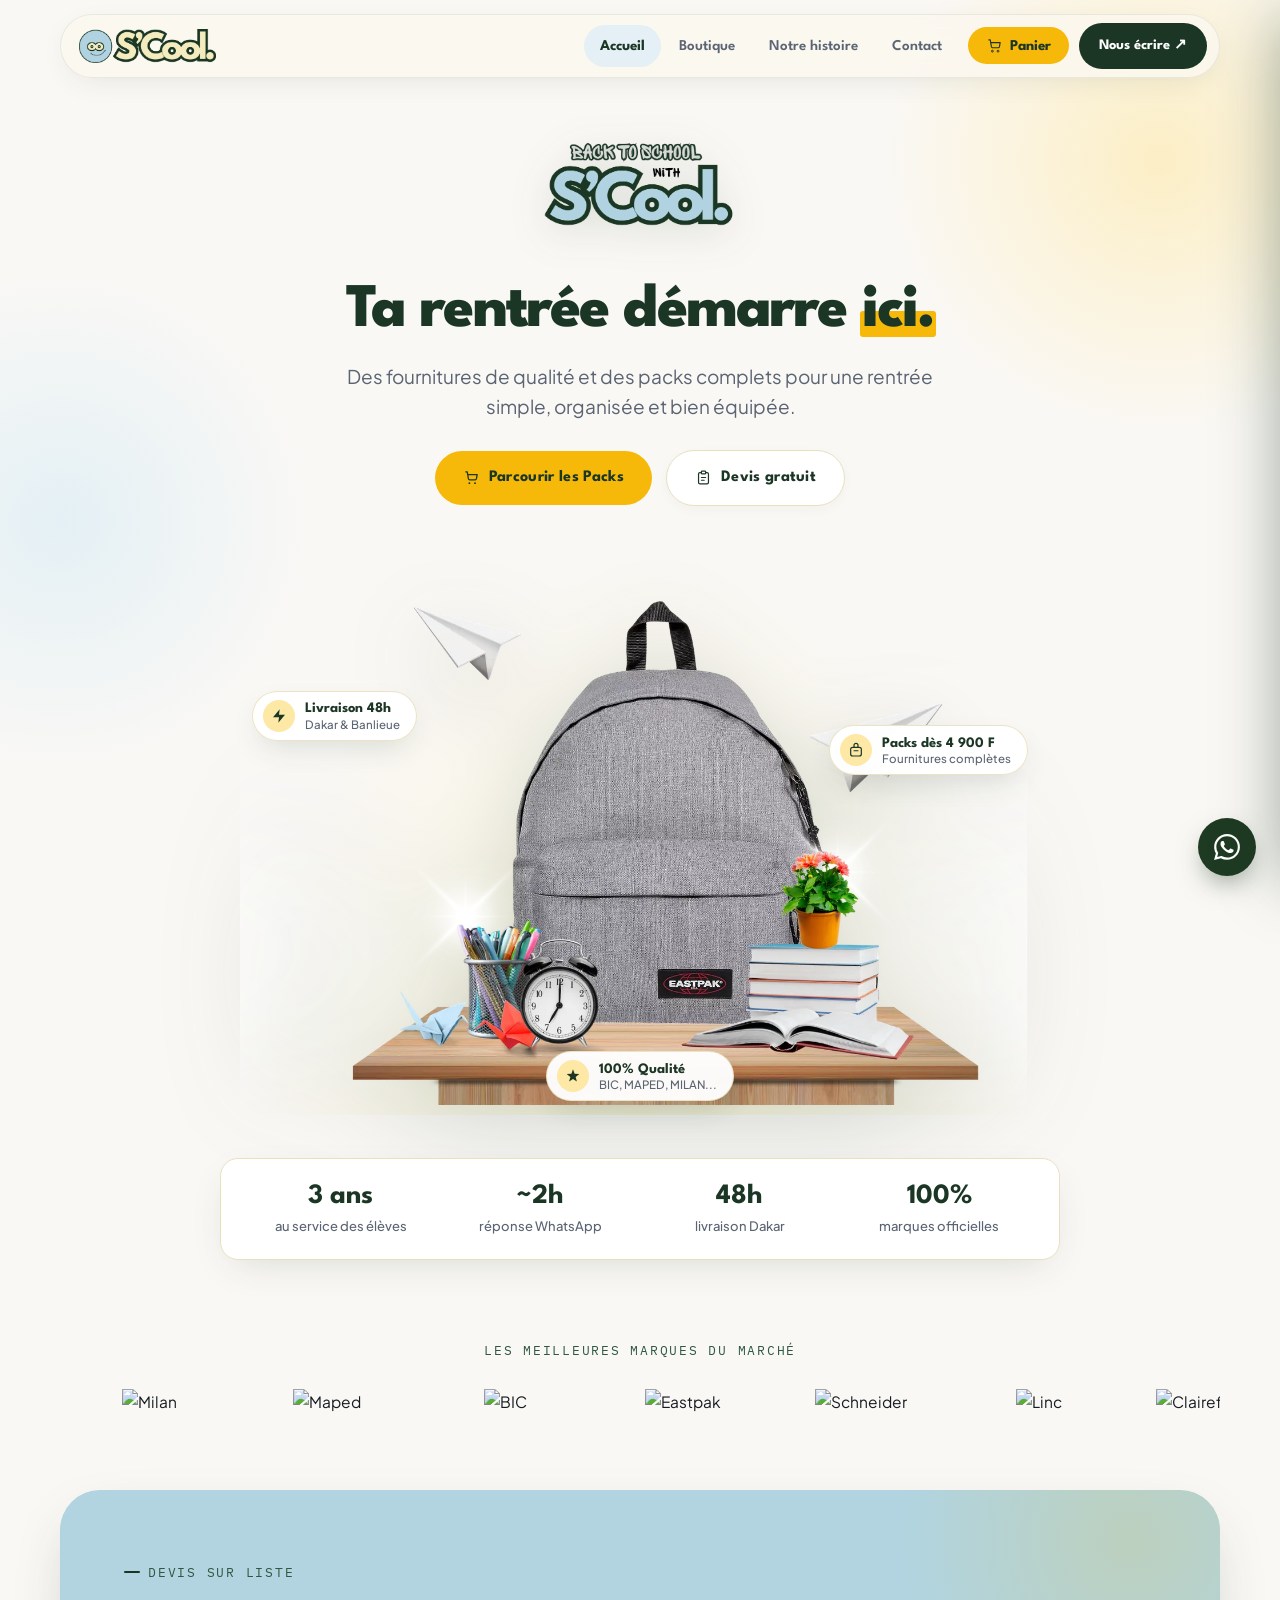
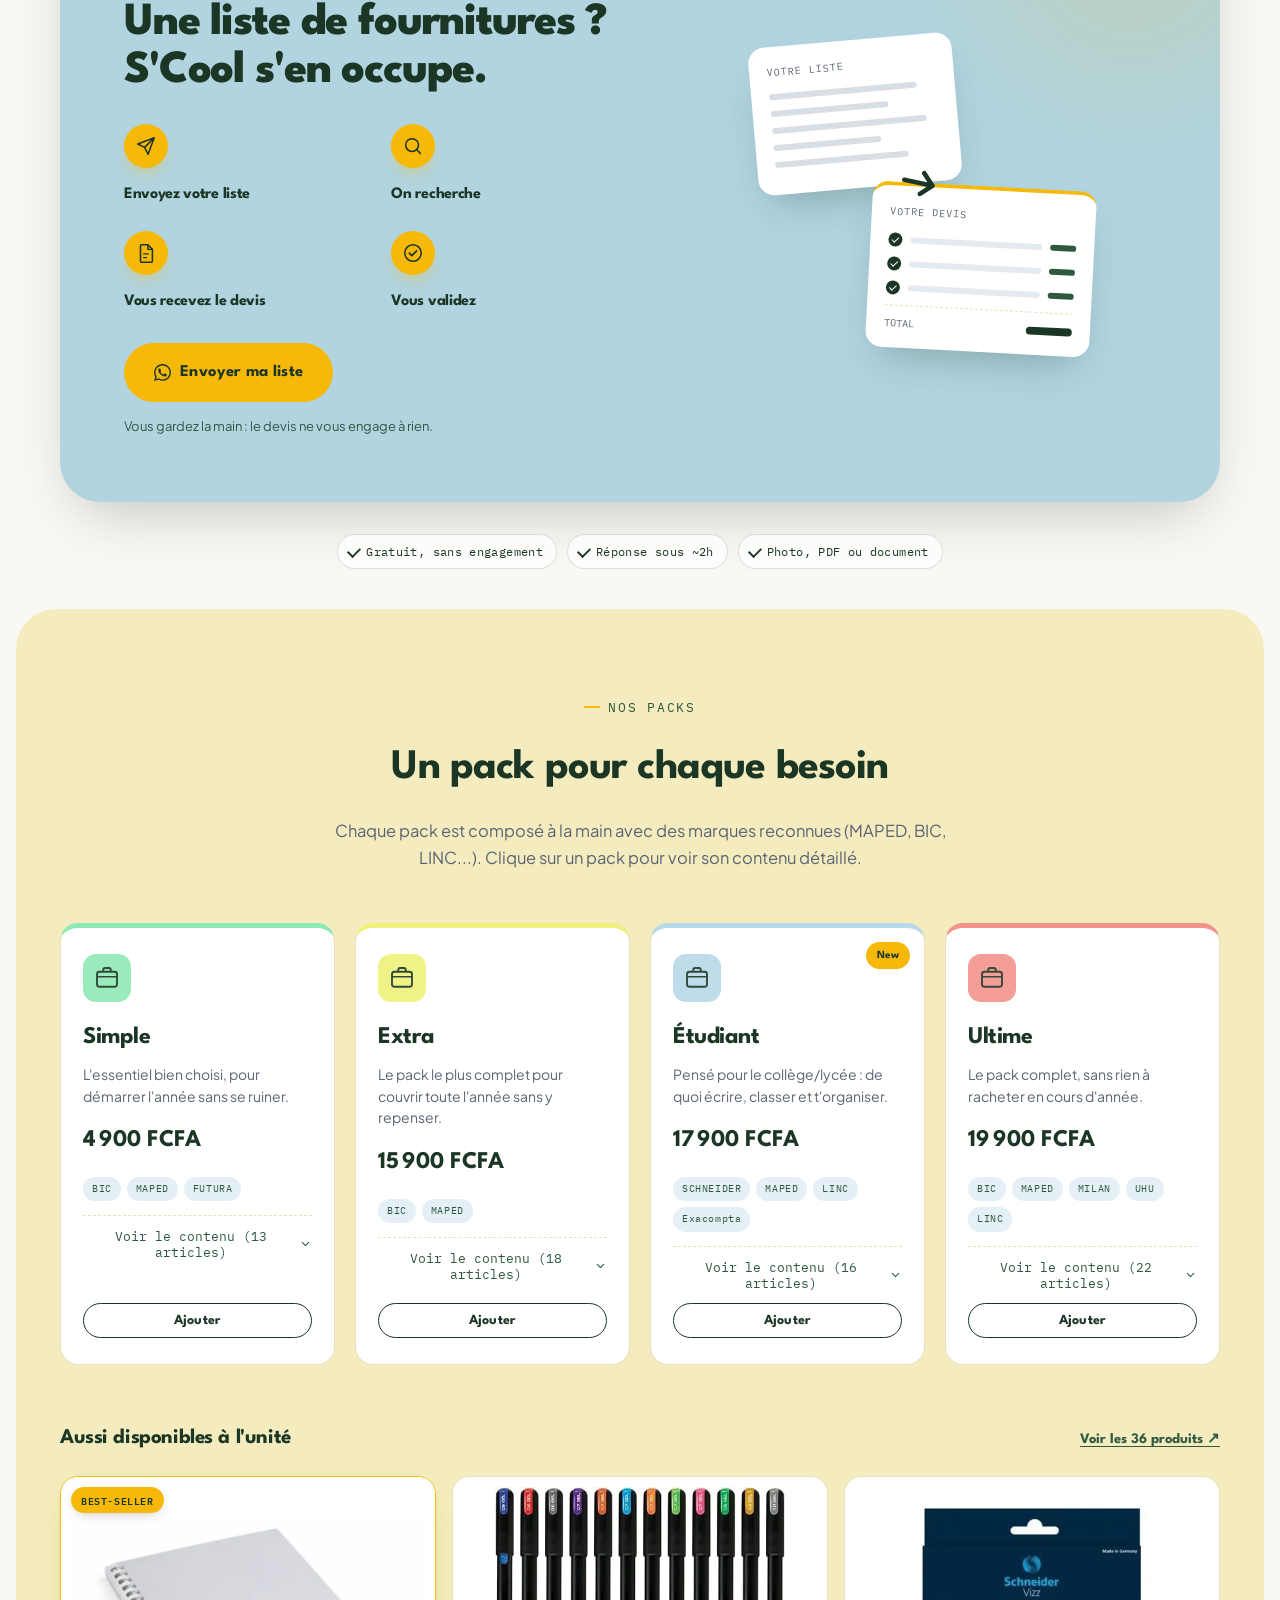
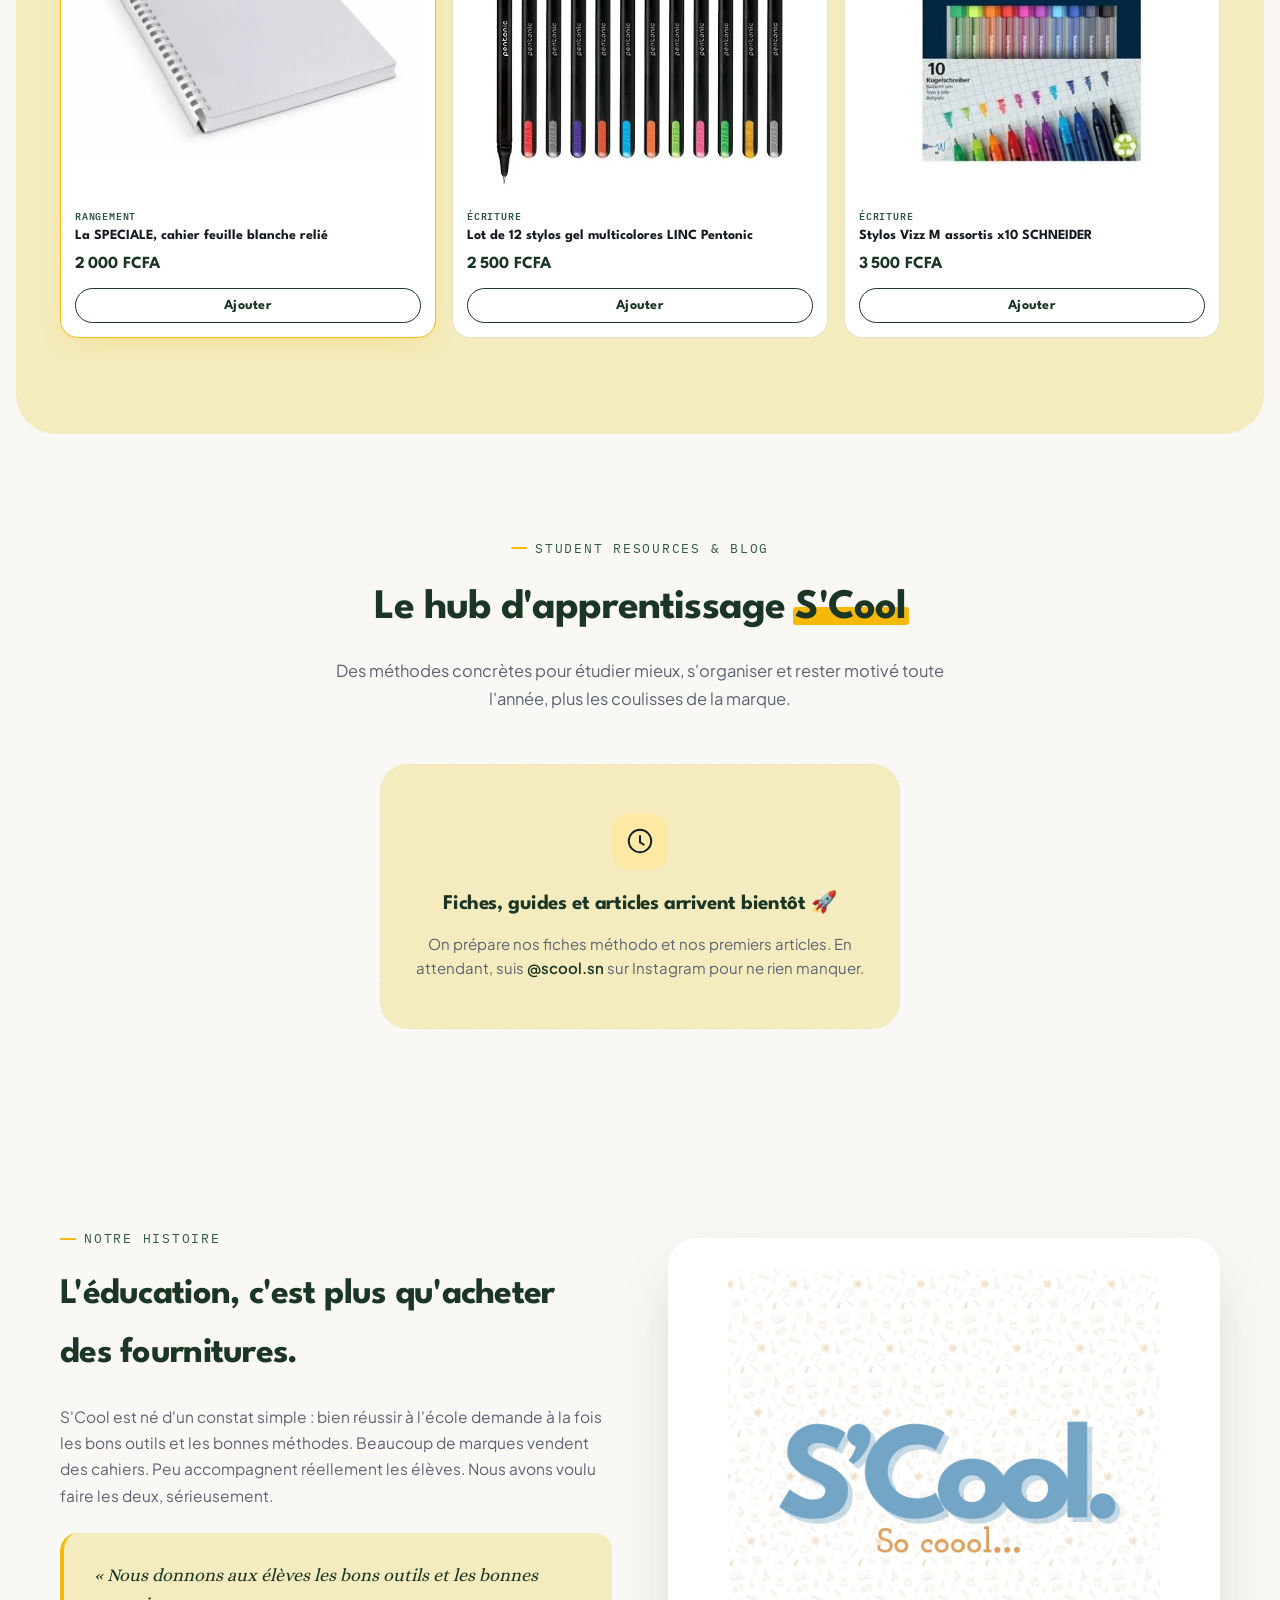
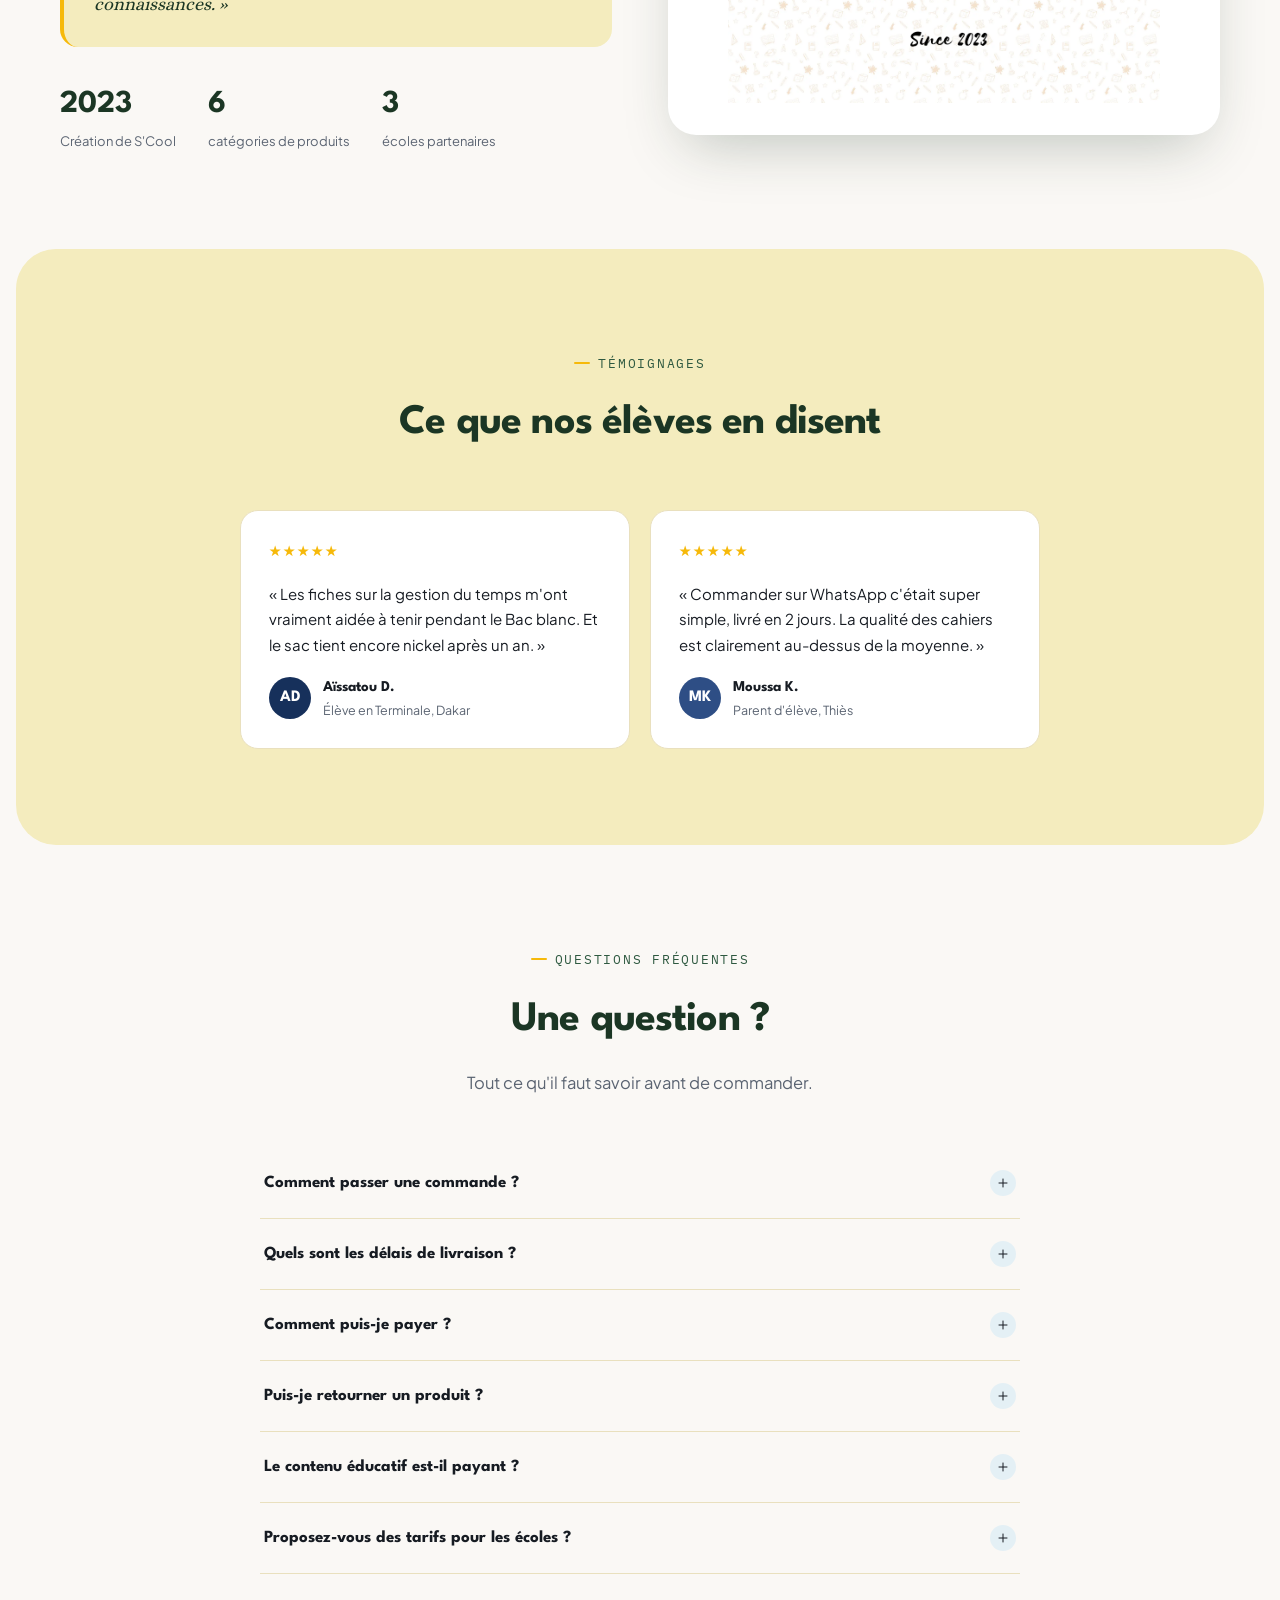
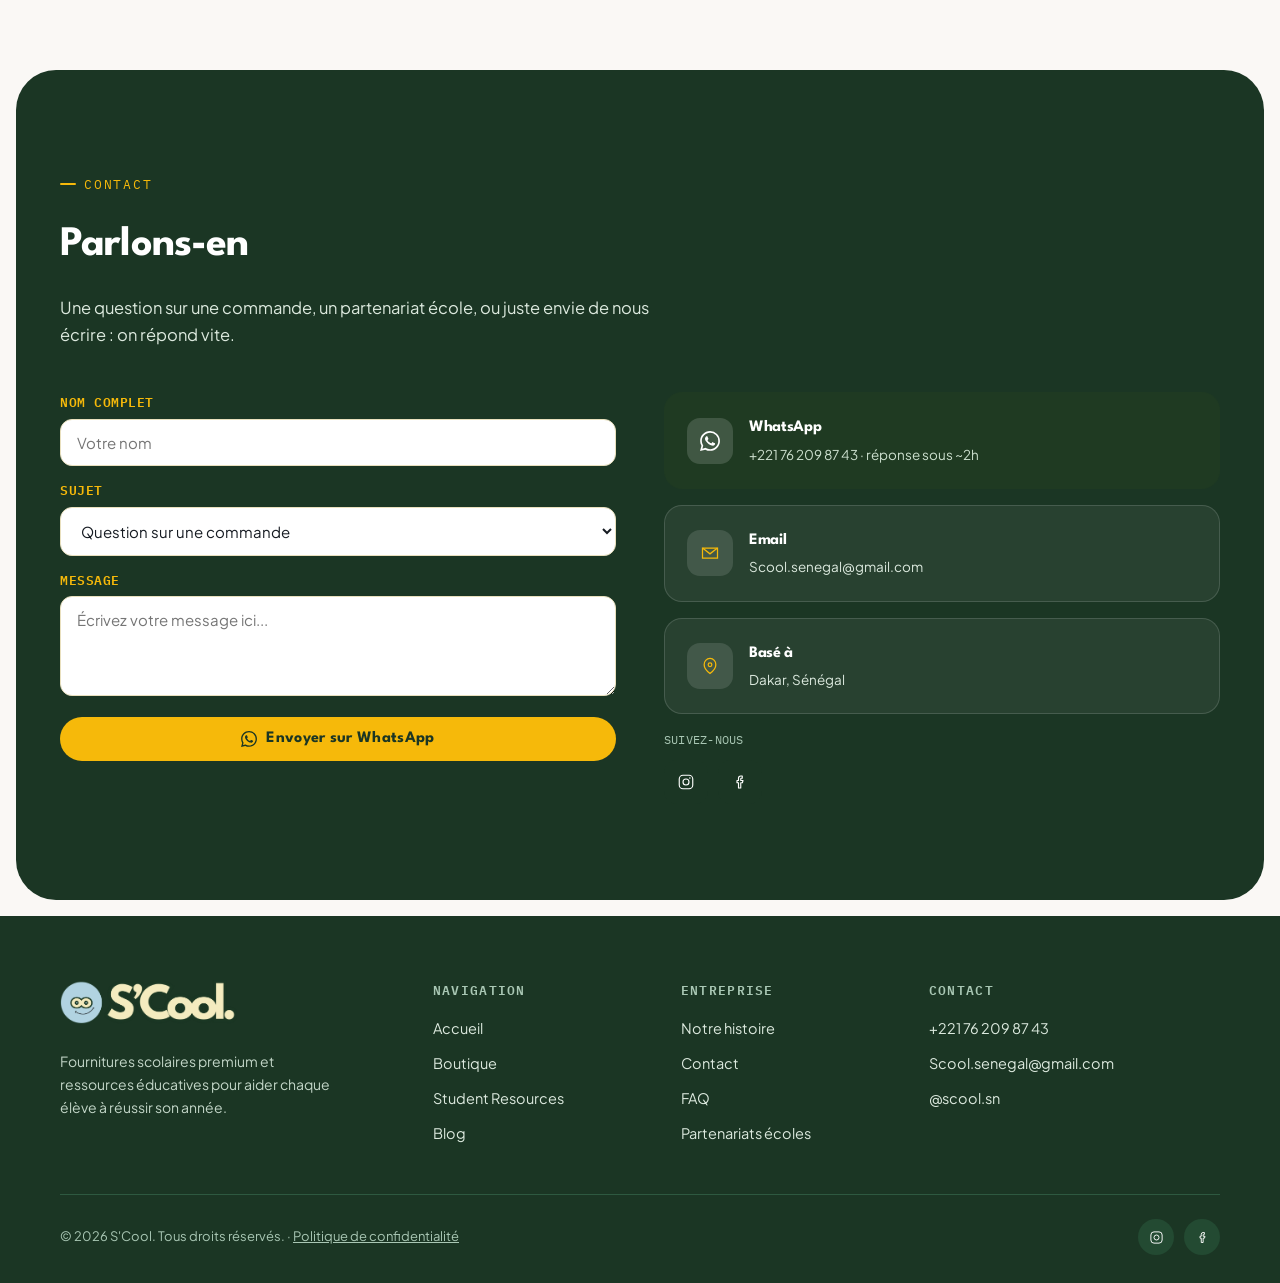
==== commit 1456c304: "refonte antigravity beta 2" ====
--- a/index.html
+++ b/index.html
@@ -10,14 +10,14 @@
 <meta property="og:type" content="website">
 <meta property="og:locale" content="fr_SN">
 <meta property="og:site_name" content="S'Cool">
-<meta property="og:title" content="S'Cool, ta rentrée démarre ici.">
+<meta property="og:title" content="S'Cool - ta rentrée démarre ici.">
 <meta property="og:description" content="Fournitures scolaires premium et packs de rentrée. Envoyez votre liste, recevez un devis gratuit. Livraison à Dakar sous 48h.">
 <meta property="og:url" content="https://scoolsn.github.io/S-COOL/">
 <meta property="og:image" content="https://scoolsn.github.io/S-COOL/images/og-image.webp">
 <meta property="og:image:width" content="1200">
 <meta property="og:image:height" content="630">
 <meta name="twitter:card" content="summary_large_image">
-<meta name="twitter:title" content="S'Cool, ta rentrée démarre ici.">
+<meta name="twitter:title" content="S'Cool - ta rentrée démarre ici.">
 <meta name="twitter:description" content="Fournitures scolaires premium et packs de rentrée. Commande directe sur WhatsApp, livraison à Dakar sous 48h.">
 <meta name="twitter:image" content="https://scoolsn.github.io/S-COOL/images/og-image.webp">
 <link rel="icon" href="favicon.ico" sizes="any">
@@ -26,8 +26,7 @@
 
 <link rel="preconnect" href="https://fonts.googleapis.com">
 <link rel="preconnect" href="https://fonts.gstatic.com" crossorigin>
-<!-- Une seule requête de polices (il y en avait deux, toutes deux bloquantes) -->
-<link href="https://fonts.googleapis.com/css2?family=League+Spartan:wght@400..800&family=Alice&family=IBM+Plex+Mono:wght@400;500&display=swap" rel="stylesheet">
+<link href="https://fonts.googleapis.com/css2?family=League+Spartan:wght@400..800&family=Plus+Jakarta+Sans:ital,wght@0,400..700;1,400&family=Alice&family=IBM+Plex+Mono:wght@400;500;600&display=swap" rel="stylesheet">
 <link rel="stylesheet" href="styles.css">
 <!-- L'illustration du hero est la plus grande image visible d'emblée -->
 <link rel="preload" as="image" href="images/hero-illustration.webp" fetchpriority="high">
@@ -72,9 +71,9 @@
     <a href="#home" class="logo"><img class="logo-img" src="images/scoollogopng/mainlogo.webp" alt="S'Cool, accueil" width="338" height="84"></a>
     <div class="nav-right">
       <div class="nav-links" id="navLinks">
-        <a href="#home">Home</a>
-        <a href="shop.html">Shop</a>
-        <a href="#about">About</a>
+        <a href="#home">Accueil</a>
+        <a href="shop.html">Boutique</a>
+        <a href="#about">Notre histoire</a>
         <a href="#contact">Contact</a>
       </div>
       <button type="button" class="cart-btn" onclick="openCart()" aria-label="Voir le panier">
@@ -90,9 +89,9 @@
   </nav>
 </header>
 <div class="mobile-menu" id="mmenu">
-  <a href="#home" onclick="closeMenu()">Home</a>
-  <a href="shop.html" onclick="closeMenu()">Shop</a>
-  <a href="#about" onclick="closeMenu()">About</a>
+  <a href="#home" onclick="closeMenu()">Accueil</a>
+  <a href="shop.html" onclick="closeMenu()">Boutique</a>
+  <a href="#about" onclick="closeMenu()">Notre histoire</a>
   <a href="#contact" onclick="closeMenu()">Contact</a>
 </div>
 
@@ -102,11 +101,11 @@
 <section class="hero" id="home">
   <div class="hero-inner">
     <div class="hero-bts-badge reveal">
-      <img src="images/back-to-school-title.webp" alt="Back to School with S'Cool" class="hero-bts-img" width="700" height="493">
+      <img src="images/back-to-school-title.webp" alt="C'est la rentrée avec S'Cool" class="hero-bts-img" width="700" height="493">
     </div>
 
     <h1 class="reveal">Ta rentrée démarre <span class="highlight">ici.</span></h1>
-    <p class="sub reveal">Fournitures scolaires premium et packs complets pensés pour aider chaque élève à exceller.</p>
+    <p class="sub reveal">Des fournitures de qualité et des packs complets pour une rentrée simple, organisée et bien équipée.</p>
 
     <div class="hero-ctas reveal">
       <a href="shop.html#packs" class="btn btn-yellow">
@@ -125,7 +124,9 @@
         <img src="images/hero-illustration.webp" alt="Fournitures et sacs de rentrée S'Cool" class="hero-illustration-img" width="1100" height="775" fetchpriority="high" decoding="async">
 
         <div class="floating-pill fp-left">
-          <span class="fp-icon" aria-hidden="true">⚡</span>
+          <span class="fp-icon" aria-hidden="true">
+            <svg width="16" height="16" viewBox="0 0 24 24" fill="none" aria-hidden="true"><path d="M13 2L3 14h9l-1 8 10-12h-9l1-8z" fill="currentColor"/></svg>
+          </span>
           <div class="fp-text">
             <span class="fp-title">Livraison 48h</span>
             <span class="fp-sub">Dakar &amp; Banlieue</span>
@@ -133,7 +134,9 @@
         </div>
 
         <div class="floating-pill fp-right">
-          <span class="fp-icon" aria-hidden="true">🎒</span>
+          <span class="fp-icon" aria-hidden="true">
+            <svg width="16" height="16" viewBox="0 0 24 24" fill="none" aria-hidden="true"><rect x="4" y="8" width="16" height="13" rx="3" stroke="currentColor" stroke-width="1.8"/><path d="M9 8V5a3 3 0 0 1 6 0v3" stroke="currentColor" stroke-width="1.8"/><path d="M9 13h6" stroke="currentColor" stroke-width="1.6" stroke-linecap="round"/></svg>
+          </span>
           <div class="fp-text">
             <span class="fp-title">Packs dès 4 900 F</span>
             <span class="fp-sub">Fournitures complètes</span>
@@ -141,7 +144,9 @@
         </div>
 
         <div class="floating-pill fp-center">
-          <span class="fp-icon" aria-hidden="true">✨</span>
+          <span class="fp-icon" aria-hidden="true">
+            <svg width="16" height="16" viewBox="0 0 24 24" fill="none" aria-hidden="true"><path d="M12 2l2.4 6.6 7.1.3-5.5 4.6 1.8 6.9-5.8-4-5.8 4 1.8-6.9-5.5-4.6 7.1-.3L12 2z" fill="currentColor"/></svg>
+          </span>
           <div class="fp-text">
             <span class="fp-title">100% Qualité</span>
             <span class="fp-sub">BIC, MAPED, MILAN...</span>
@@ -410,8 +415,8 @@
     <div>
       <h6>Navigation</h6>
       <div class="flinks">
-        <a href="#home">Home</a>
-        <a href="shop.html">Shop</a>
+        <a href="#home">Accueil</a>
+        <a href="shop.html">Boutique</a>
         <a href="#resources">Student Resources</a>
         <a href="#blog">Blog</a>
       </div>
@@ -419,7 +424,7 @@
     <div>
       <h6>Entreprise</h6>
       <div class="flinks">
-        <a href="#about">About</a>
+        <a href="#about">Notre histoire</a>
         <a href="#contact">Contact</a>
         <a href="#faq">FAQ</a>
         <a href="https://wa.me/221762098743?text=Bonjour%20S%27Cool%2C%20je%20souhaite%20discuter%20d%27un%20partenariat%20%C3%A9cole." target="_blank" rel="noopener">Partenariats écoles</a>
--- a/styles.css
+++ b/styles.css
@@ -20,12 +20,12 @@
   *{box-sizing:border-box; margin:0; padding:0;}
   html{scroll-behavior:smooth;}
   body{
-    font-family:'Alice', Georgia, serif;
+    font-family:'Plus Jakarta Sans', system-ui, -apple-system, sans-serif;
     background:#FAF8F5;
     color:var(--ink);
     -webkit-font-smoothing:antialiased;
     overflow-x:hidden;
-    font-size:16px;
+    font-size:15.5px;
     line-height:1.65;
   }
   h1,h2,h3,h4,h5,h6{
@@ -183,7 +183,7 @@
     border-radius:100px; padding:6px 6px 6px 20px; max-width:520px; margin:0 auto 28px;
   }
   .shop-search svg{flex-shrink:0; color:var(--ink-soft);}
-  .shop-search input{flex:1; border:none; outline:none; background:none; font-family:'Alice', serif; font-size:15.5px; padding:10px 0;}
+  .shop-search input{flex:1; border:none; outline:none; background:none; font-family:'Plus Jakarta Sans', sans-serif; font-size:15px; padding:10px 0;}
   .shop-search button{
     background:var(--green); color:#fff; border:none; border-radius:100px; padding:10px 22px;
     font-family:'League Spartan', sans-serif; font-size:14.5px; font-weight:700; cursor:pointer; flex-shrink:0;
@@ -234,7 +234,7 @@
     -webkit-backdrop-filter:blur(3px);
   }
 
-  .hero{padding:112px 24px 60px; position:relative; overflow:hidden;}
+  .hero{padding:96px 24px 44px; position:relative; overflow:hidden;}
   .hero::before{
     content:''; position:absolute; top:-120px; right:-160px; width:560px; height:560px;
     background:radial-gradient(circle, var(--yellow-soft) 0%, transparent 70%);
@@ -247,9 +247,9 @@
   }
   .hero-inner{position:relative; z-index:1; text-align:center; max-width:920px; margin:0 auto;}
 
-  .hero-bts-badge{display:flex; justify-content:center; align-items:center; margin-bottom:18px;}
+  .hero-bts-badge{display:flex; justify-content:center; align-items:center; margin-bottom:14px;}
   .hero-bts-img{
-    width:min(280px, 75vw); height:auto; display:block;
+    width:min(240px, 66vw); height:auto; display:block;
     filter:drop-shadow(0 8px 20px rgba(27,54,36,0.12));
     transition:transform .3s ease;
   }
@@ -257,19 +257,19 @@
 
   .hero h1{
     font-family:'League Spartan', sans-serif;
-    font-size:clamp(36px,6.5vw,68px);
+    font-size:clamp(34px,5.8vw,62px);
     font-weight:800;
-    line-height:1.05;
-    margin-bottom:20px;
+    line-height:1.06;
+    margin-bottom:16px;
     letter-spacing:-0.03em;
     color:var(--green);
   }
   .hero p.sub{
-    font-family:'Alice', Georgia, serif;
-    font-size:clamp(16px,2vw,20px); color:var(--ink-soft); max-width:640px;
-    margin:0 auto 34px; line-height:1.65; font-weight:400;
-  }
-  .hero-ctas{display:flex; gap:14px; justify-content:center; align-items:center; flex-wrap:wrap; margin-bottom:44px;}
+    font-family:'Plus Jakarta Sans', sans-serif;
+    font-size:clamp(15.5px,1.8vw,19px); color:var(--ink-soft); max-width:640px;
+    margin:0 auto 28px; line-height:1.6; font-weight:400;
+  }
+  .hero-ctas{display:flex; gap:14px; justify-content:center; align-items:center; flex-wrap:wrap; margin-bottom:36px;}
   .btn{
     font-family:'League Spartan', sans-serif;
     font-weight:700; font-size:16px; letter-spacing:0.02em; padding:14px 28px; border-radius:100px;
@@ -277,6 +277,7 @@
     text-decoration:none;
     transition:transform .25s cubic-bezier(.4,0,.2,1), box-shadow .25s ease, background .25s ease;
   }
+  .btn:active{transform:scale(0.98);}
   .btn-primary{background:var(--green); color:#fff; box-shadow:0 10px 26px -8px rgba(27,54,36,0.45);}
   .btn-primary:hover{transform:translateY(-2px); box-shadow:0 16px 32px -8px rgba(27,54,36,0.5); background:var(--green-light);}
   .btn-secondary{background:var(--white); color:var(--green); border:1.5px solid var(--line); box-shadow:0 4px 16px -4px rgba(27,54,36,0.06);}
@@ -293,7 +294,7 @@
   .btn-sm{padding:10px 18px; font-size:14px; border-radius:100px;}
   .btn-block{width:100%; justify-content:center;}
 
-  .hero-visual-container{position:relative; max-width:860px; margin:0 auto 48px; padding:0 16px;}
+  .hero-visual-container{position:relative; max-width:840px; margin:0 auto 36px; padding:0 16px;}
   .hero-visual-frame{
     position:relative; display:inline-block; width:100%;
     background:radial-gradient(ellipse at center bottom, rgba(244,236,190,0.55) 0%, transparent 70%);
@@ -313,9 +314,9 @@
     -webkit-backdrop-filter:blur(12px);
     border:1.5px solid rgba(233,224,190,0.9);
     border-radius:100px;
-    padding:9px 18px 9px 12px;
-    display:flex; align-items:center; gap:11px;
-    box-shadow:0 14px 34px -8px rgba(27,54,36,0.18);
+    padding:8px 16px 8px 10px;
+    display:flex; align-items:center; gap:10px;
+    box-shadow:0 12px 30px -8px rgba(27,54,36,0.16);
     z-index:5;
     text-align:left;
     animation:floatPill 4.5s ease-in-out infinite;
@@ -326,10 +327,14 @@
     transform:scale(1.05) translateY(-4px) !important;
     box-shadow:0 20px 40px -10px rgba(27,54,36,0.25);
   }
-  .fp-icon{width:34px; height:34px; border-radius:100px; background:var(--yellow-soft); display:flex; align-items:center; justify-content:center; font-size:17px; flex-shrink:0;}
+  .fp-icon{
+    width:32px; height:32px; border-radius:100px; background:var(--yellow-soft); color:var(--green);
+    display:flex; align-items:center; justify-content:center; flex-shrink:0;
+  }
+  .fp-icon svg{width:16px; height:16px; display:block;}
   .fp-text{display:flex; flex-direction:column; line-height:1.2;}
-  .fp-title{font-family:'League Spartan', sans-serif; font-size:15px; font-weight:700; color:var(--green);}
-  .fp-sub{font-family:'Alice', serif; font-size:12px; color:var(--ink-soft);}
+  .fp-title{font-family:'League Spartan', sans-serif; font-size:14.5px; font-weight:700; color:var(--green);}
+  .fp-sub{font-family:'Plus Jakarta Sans', sans-serif; font-size:11.5px; color:var(--ink-soft); font-weight:500;}
 
   .fp-left{top:26%; left:2%; animation-delay:0s;}
   .fp-right{top:32%; right:2%; animation-delay:2.2s;}
@@ -345,7 +350,8 @@
       border-radius:100px;
       box-shadow:0 8px 20px -6px rgba(27,54,36,0.18);
     }
-    .fp-icon{width:24px; height:24px; font-size:13px;}
+    .fp-icon{width:24px; height:24px;}
+    .fp-icon svg{width:12px; height:12px;}
     .fp-title{font-size:11.5px;}
     .fp-sub{font-size:9.5px;}
     .fp-left{top:16%; left:-1%;}
@@ -354,7 +360,8 @@
   }
   @media (max-width:420px){
     .floating-pill{padding:5px 9px 5px 6px; gap:5px;}
-    .fp-icon{width:20px; height:20px; font-size:11px;}
+    .fp-icon{width:20px; height:20px;}
+    .fp-icon svg{width:11px; height:11px;}
     .fp-title{font-size:10px;}
     .fp-sub{display:none;}
   }
@@ -368,7 +375,7 @@
   }
   .hero-strip div{text-align:center;}
   .hero-strip .num{font-family:'League Spartan',sans-serif; font-weight:700; font-size:28px; color:var(--green); line-height:1.1;}
-  .hero-strip .lbl{font-family:'Alice', serif; font-size:13px; color:var(--ink-soft); margin-top:4px;}
+  .hero-strip .lbl{font-family:'Plus Jakarta Sans', sans-serif; font-size:13px; color:var(--ink-soft); margin-top:4px; font-weight:500;}
 
   @media (max-width:680px){
     .hero-strip{grid-template-columns:repeat(2, 1fr); gap:18px; padding:18px 20px;}
@@ -565,7 +572,7 @@
   }
   .pack-items.open{margin-bottom:8px;}
   .pack-items li{padding-left:14px; position:relative;}
-  .pack-items li::before{content:'—'; position:absolute; left:0; color:var(--accent, var(--yellow));}
+  .pack-items li::before{content:'•'; position:absolute; left:0; top:0; color:var(--accent, var(--yellow)); font-size:15px; line-height:1.7;}
   .pack-brands{display:flex; flex-wrap:wrap; gap:6px; margin-bottom:14px;}
   .pack-brands span{
     font-family:'IBM Plex Mono',monospace; font-size:10px; letter-spacing:0.06em;
@@ -634,7 +641,7 @@
   .field label{font-size:12.5px; font-weight:600; color:var(--green); margin-bottom:6px; display:block; font-family:'IBM Plex Mono',monospace; text-transform:uppercase; letter-spacing:0.04em;}
   .field input, .field textarea, .field select{
     width:100%; padding:13px 16px; border-radius:12px; border:1.5px solid var(--line);
-    background:var(--white); font-family:'Alice', serif; font-size:15px; color:var(--ink);
+    background:var(--white); font-family:'Plus Jakarta Sans', sans-serif; font-size:15px; color:var(--ink);
     transition:border-color .2s ease;
   }
   .field input:focus-visible, .field textarea:focus-visible, .field select:focus-visible{
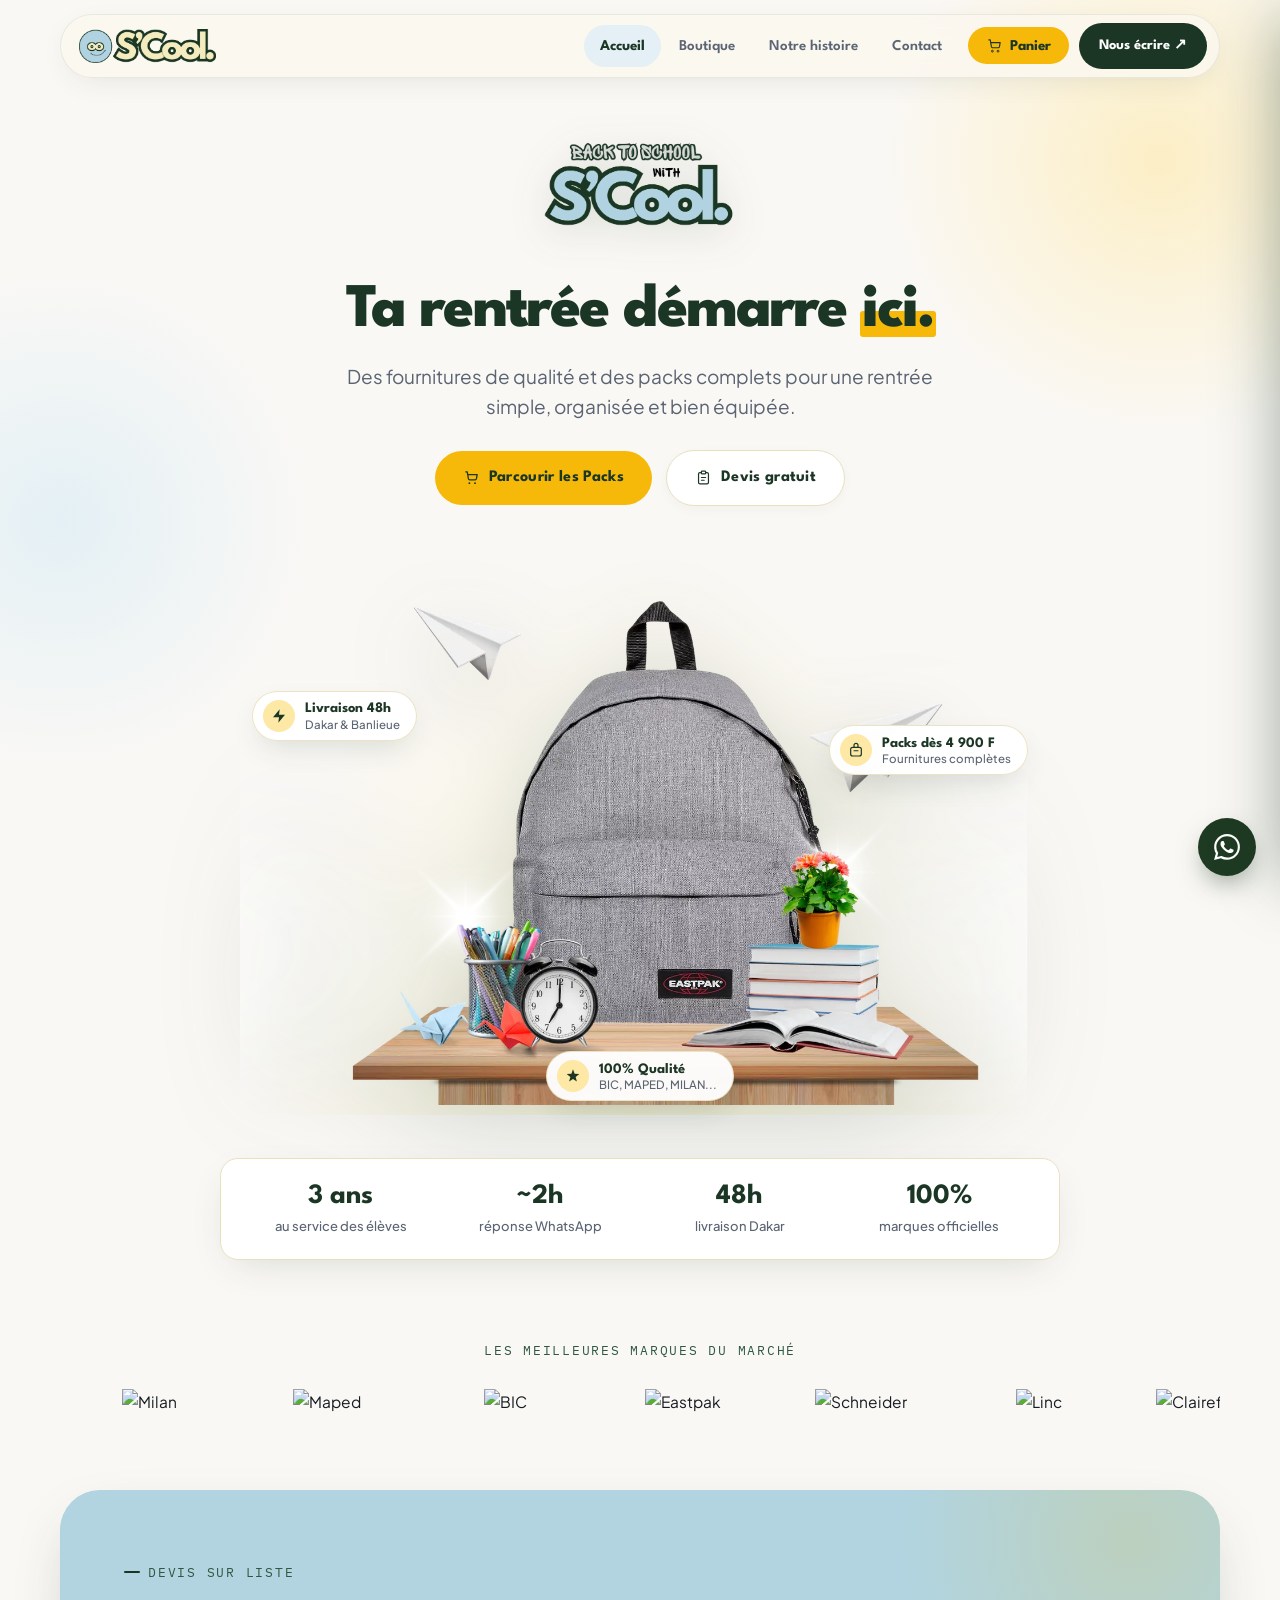
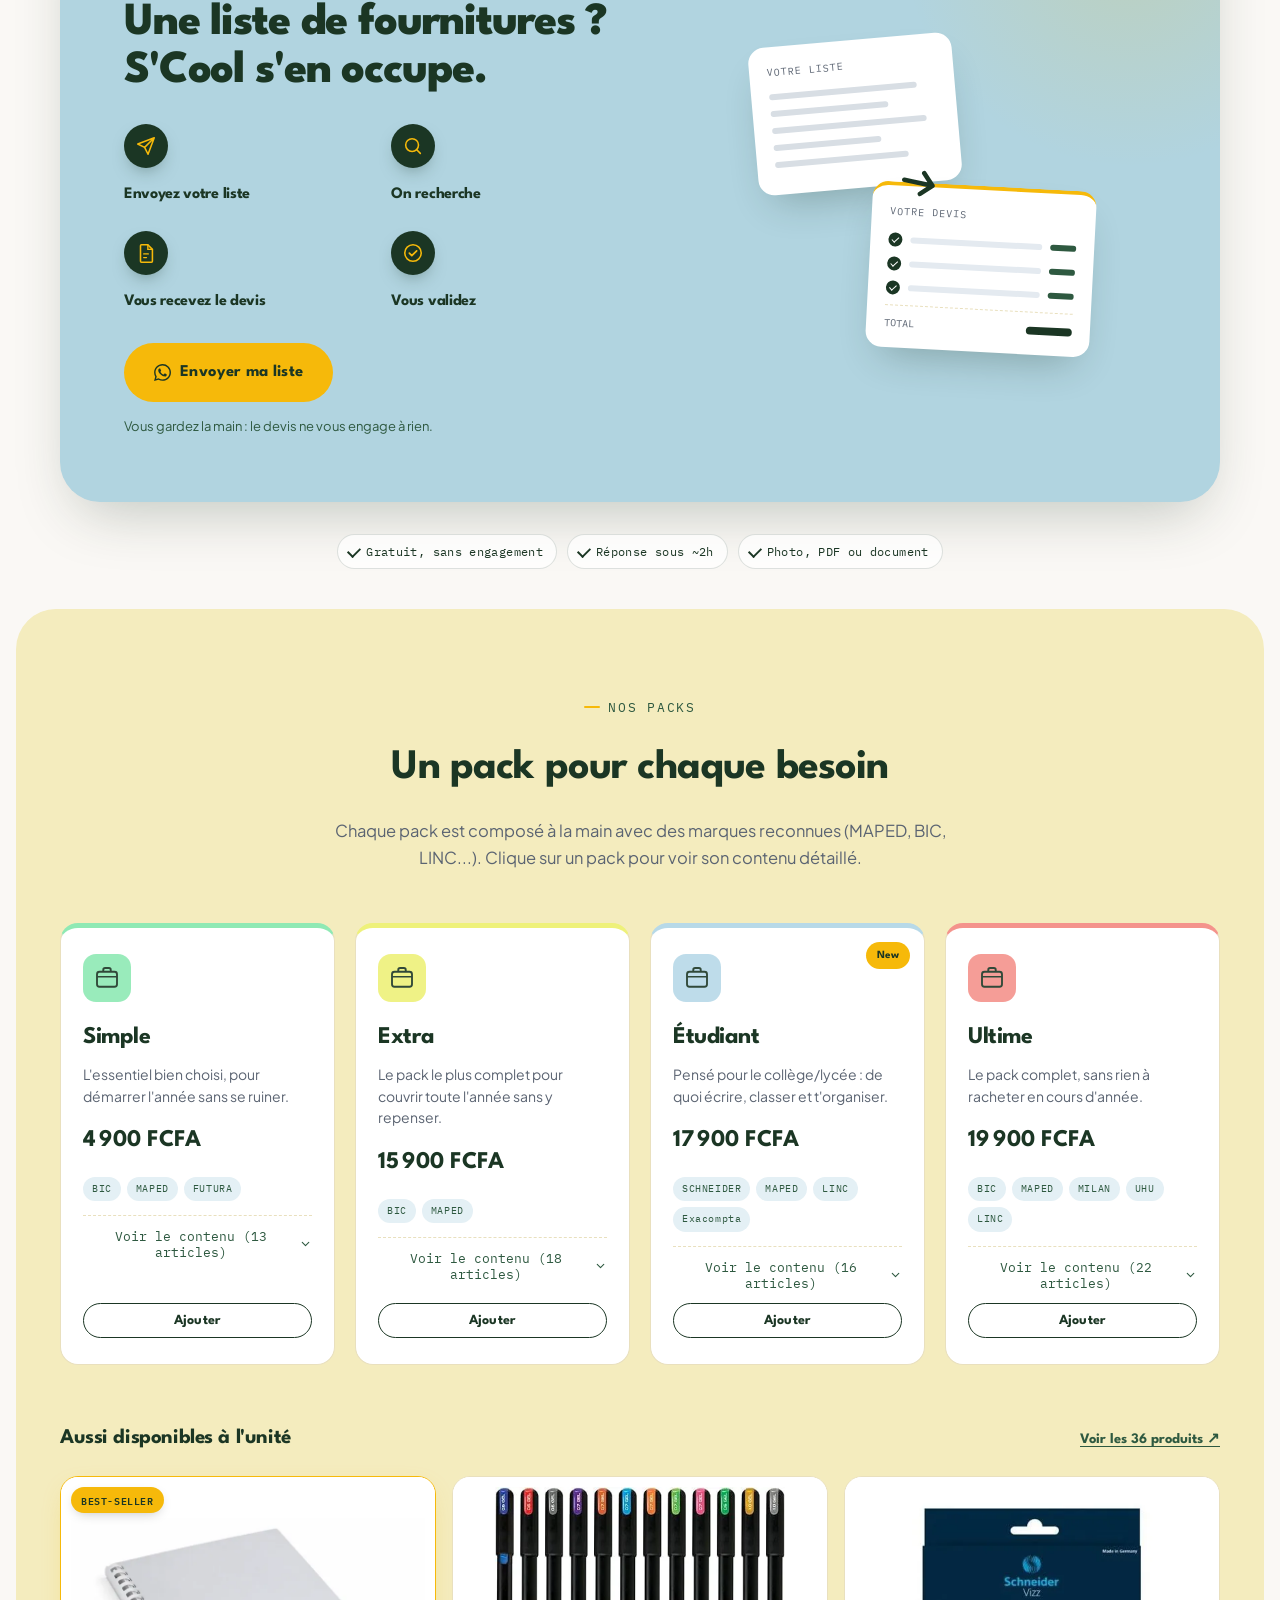
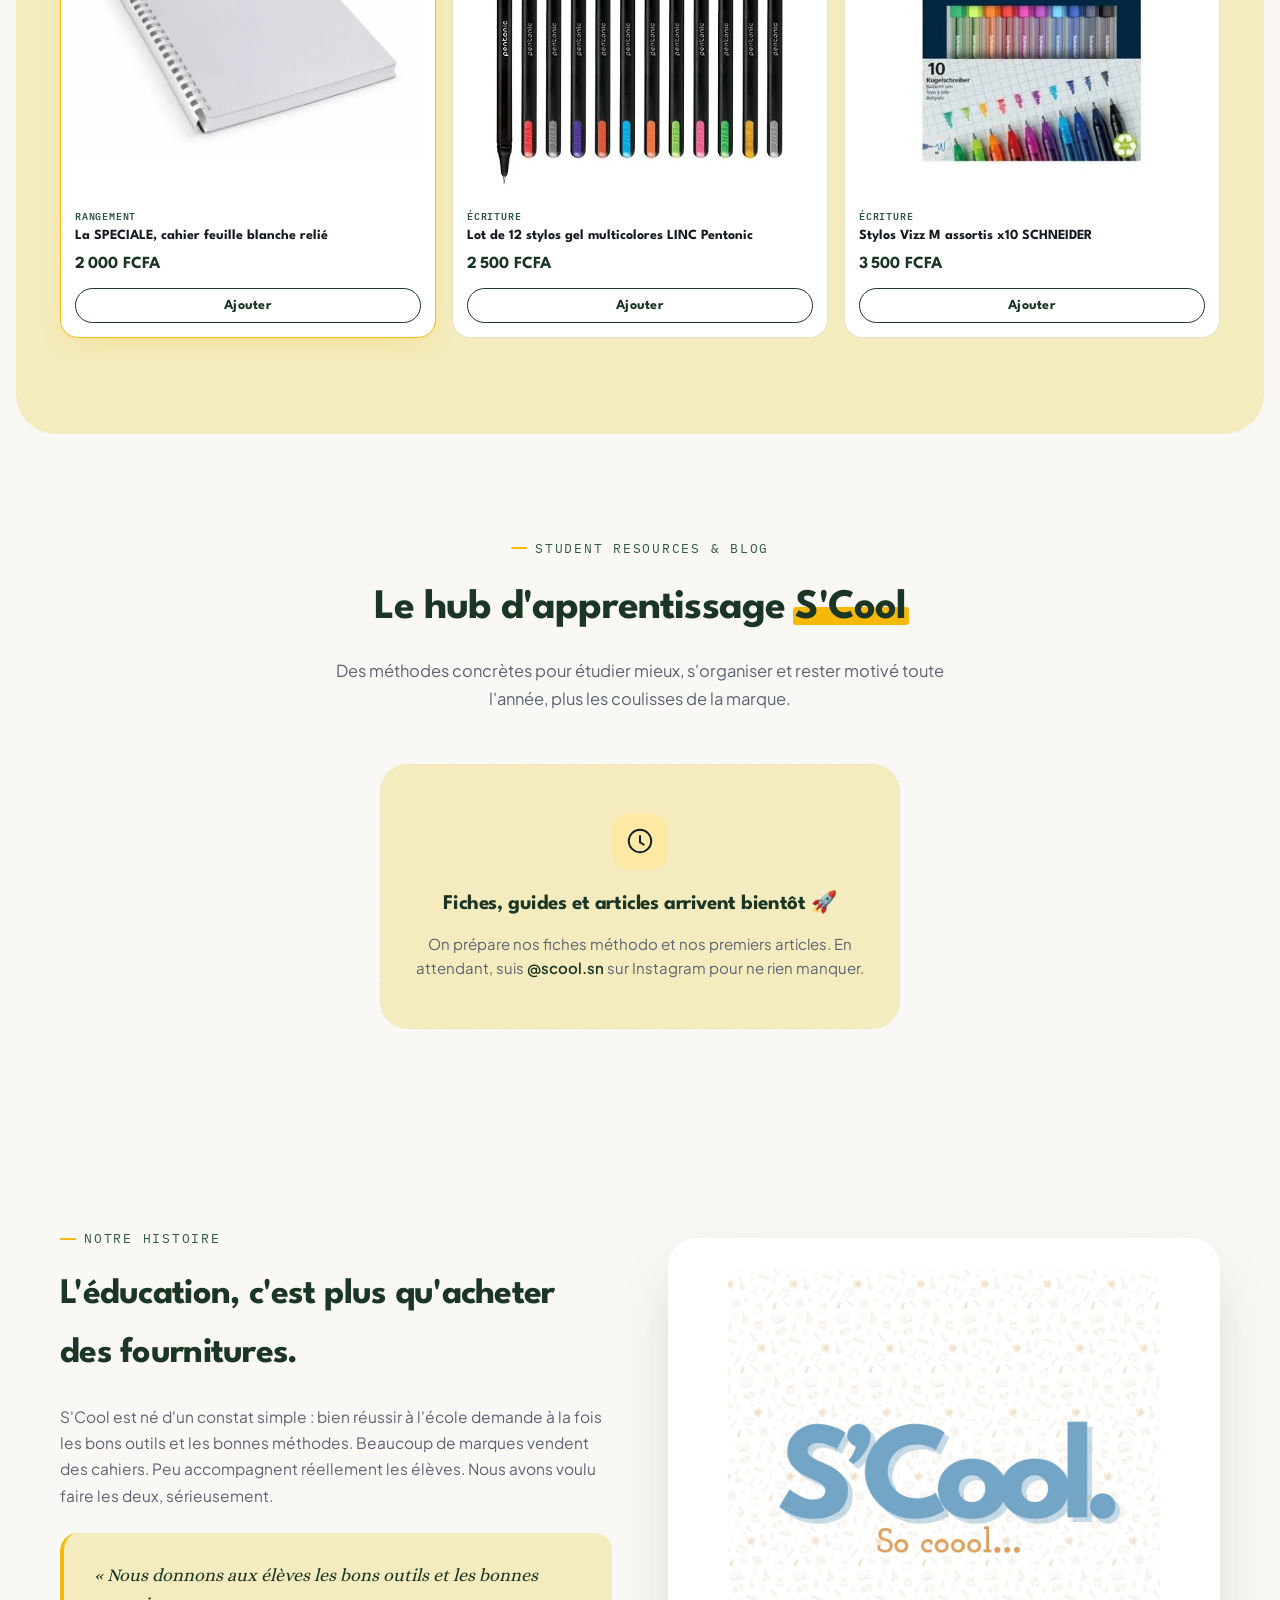
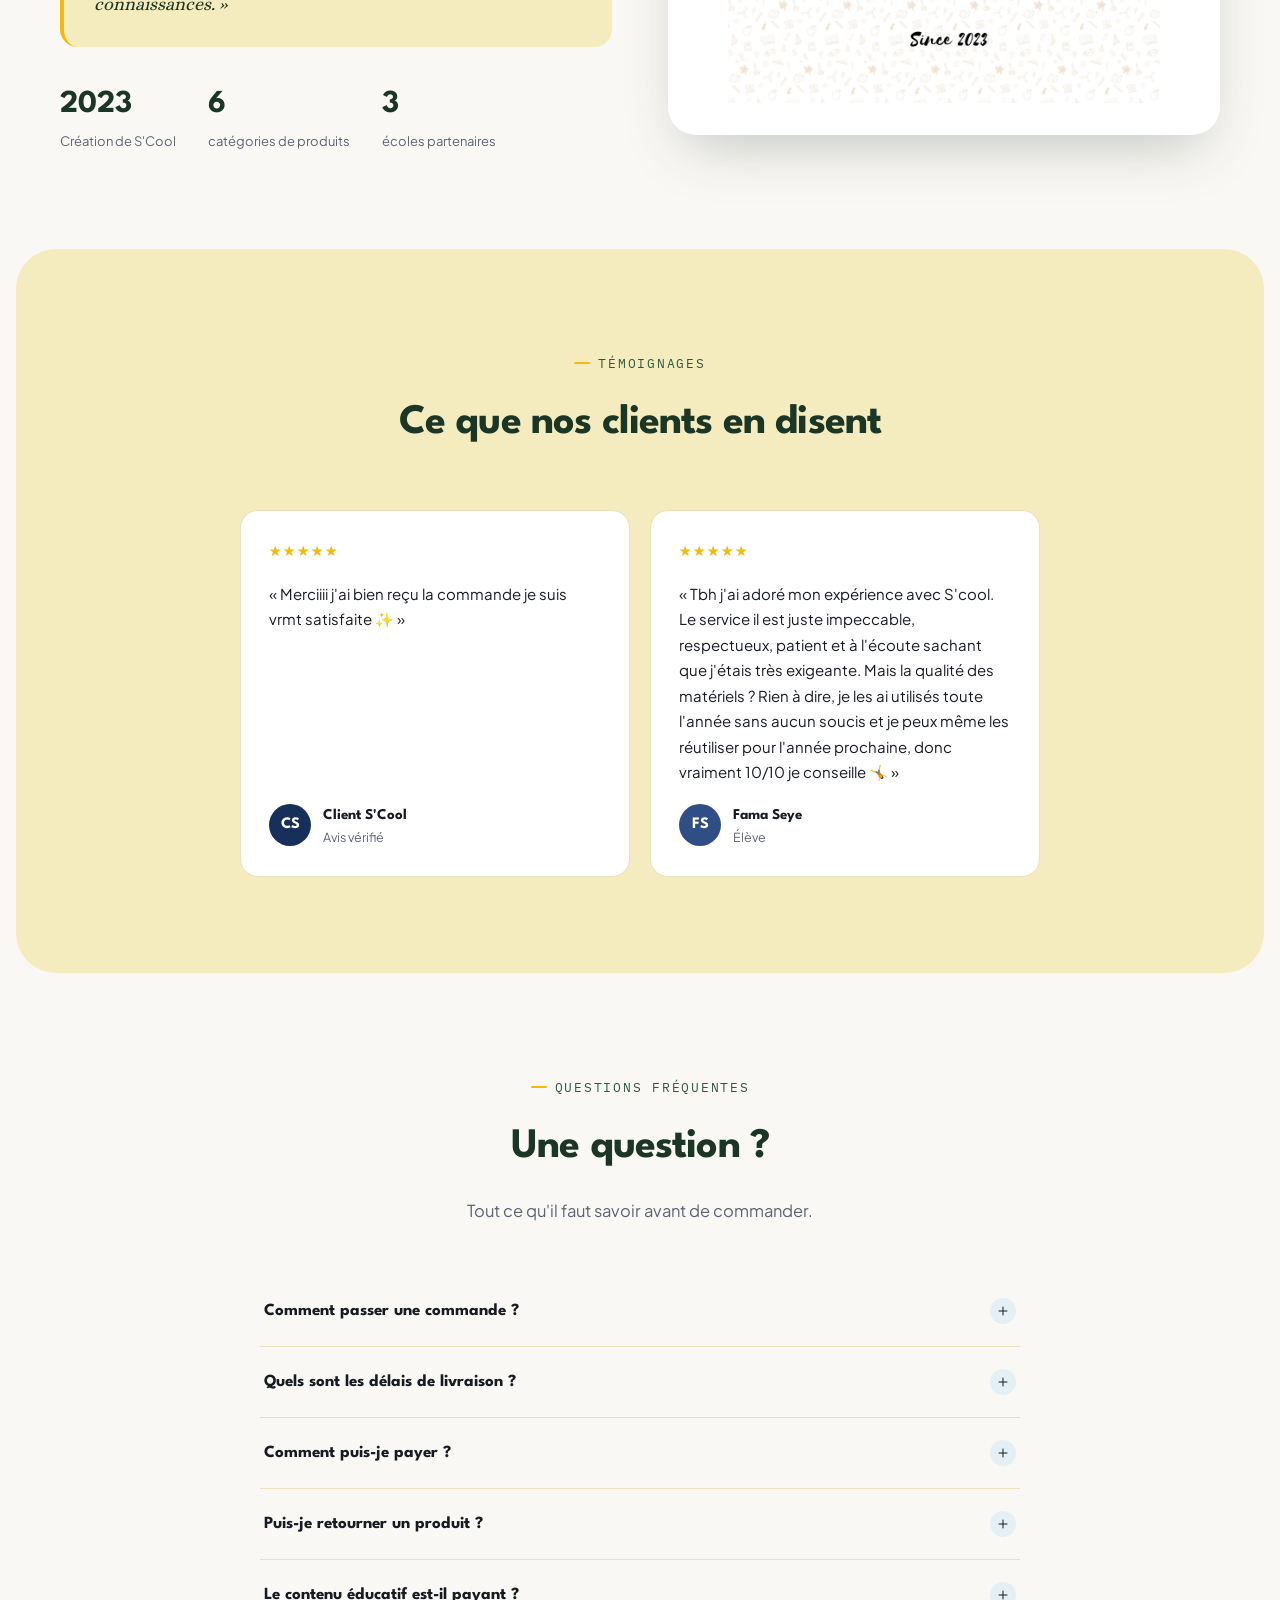
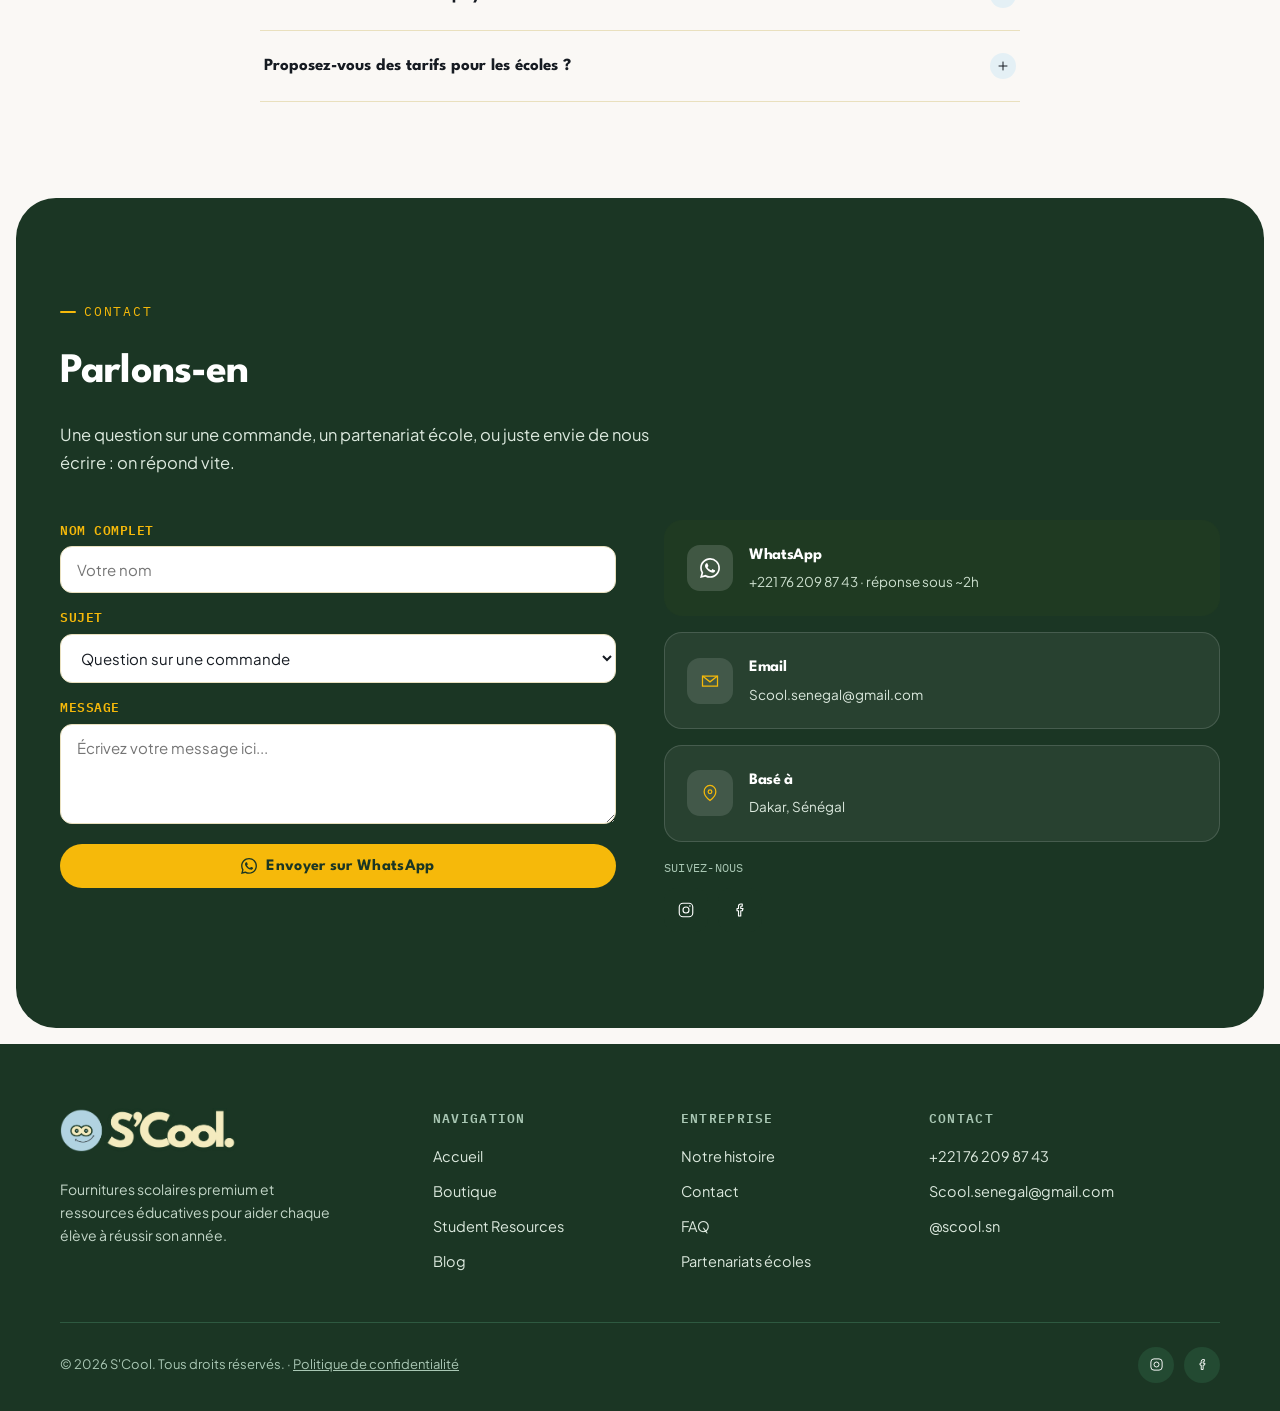
==== commit 5e133cec: "testimonials update" ====
--- a/index.html
+++ b/index.html
@@ -6,6 +6,7 @@
 <title>S'Cool - ta rentrée démarre ici</title>
 <meta name="description" content="S'Cool : fournitures scolaires premium et packs de rentrée à Dakar. Envoyez votre liste, recevez un devis gratuit. Commande sur WhatsApp, livraison sous 48h.">
 <link rel="canonical" href="https://scoolsn.github.io/S-COOL/">
+<meta name="google-site-verification" content="ZJOUlyo5febl6CU1HevQpe8sRs5YGKNUvU9Uys7VYhs" />
 <meta name="theme-color" content="#1B3624">
 <meta property="og:type" content="website">
 <meta property="og:locale" content="fr_SN">
@@ -326,7 +327,7 @@
   <div class="wrap">
     <div class="section-head reveal">
       <div class="eyebrow" style="justify-content:center;">Témoignages</div>
-      <h2 id="testi-title">Ce que nos élèves en disent</h2>
+      <h2 id="testi-title">Ce que nos clients en disent</h2>
     </div>
     <div class="testi-track" id="testiGrid"></div>
   </div>
--- a/styles.css
+++ b/styles.css
@@ -511,9 +511,10 @@
 .devis-ico{
   display:inline-flex; align-items:center; justify-content:center;
   width:44px; height:44px; border-radius:100px;
-  background:var(--yellow); color:var(--green);
+  background:var(--green); color:var(--yellow);
+box-shadow:0 8px 18px -8px rgba(27,54,36,0.5);
   margin-bottom:14px; position:relative; z-index:1;
-  box-shadow:0 8px 18px -8px rgba(246,185,10,0.7);
+ 
 }
 .devis-step h3{font-size:16px; color:var(--green); margin-bottom:0; font-family:'League Spartan',sans-serif; font-weight:700;}
 
